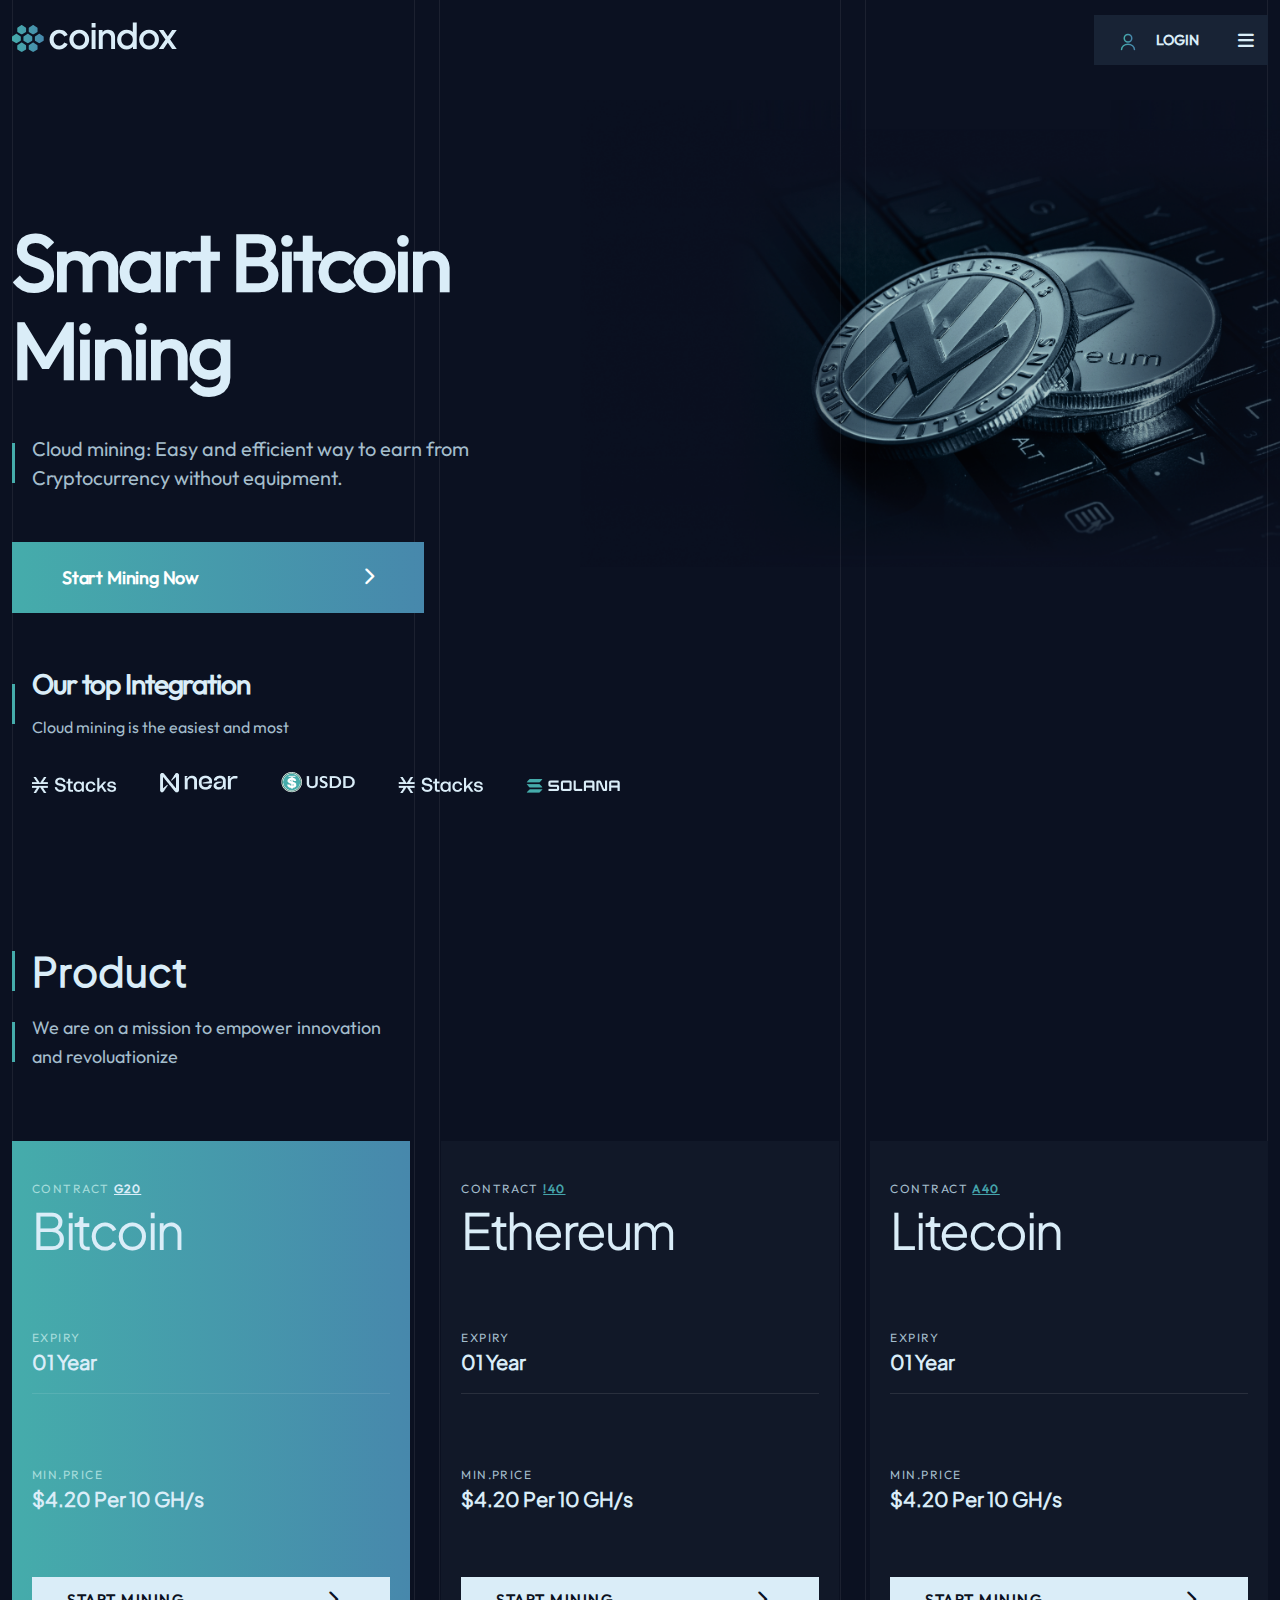
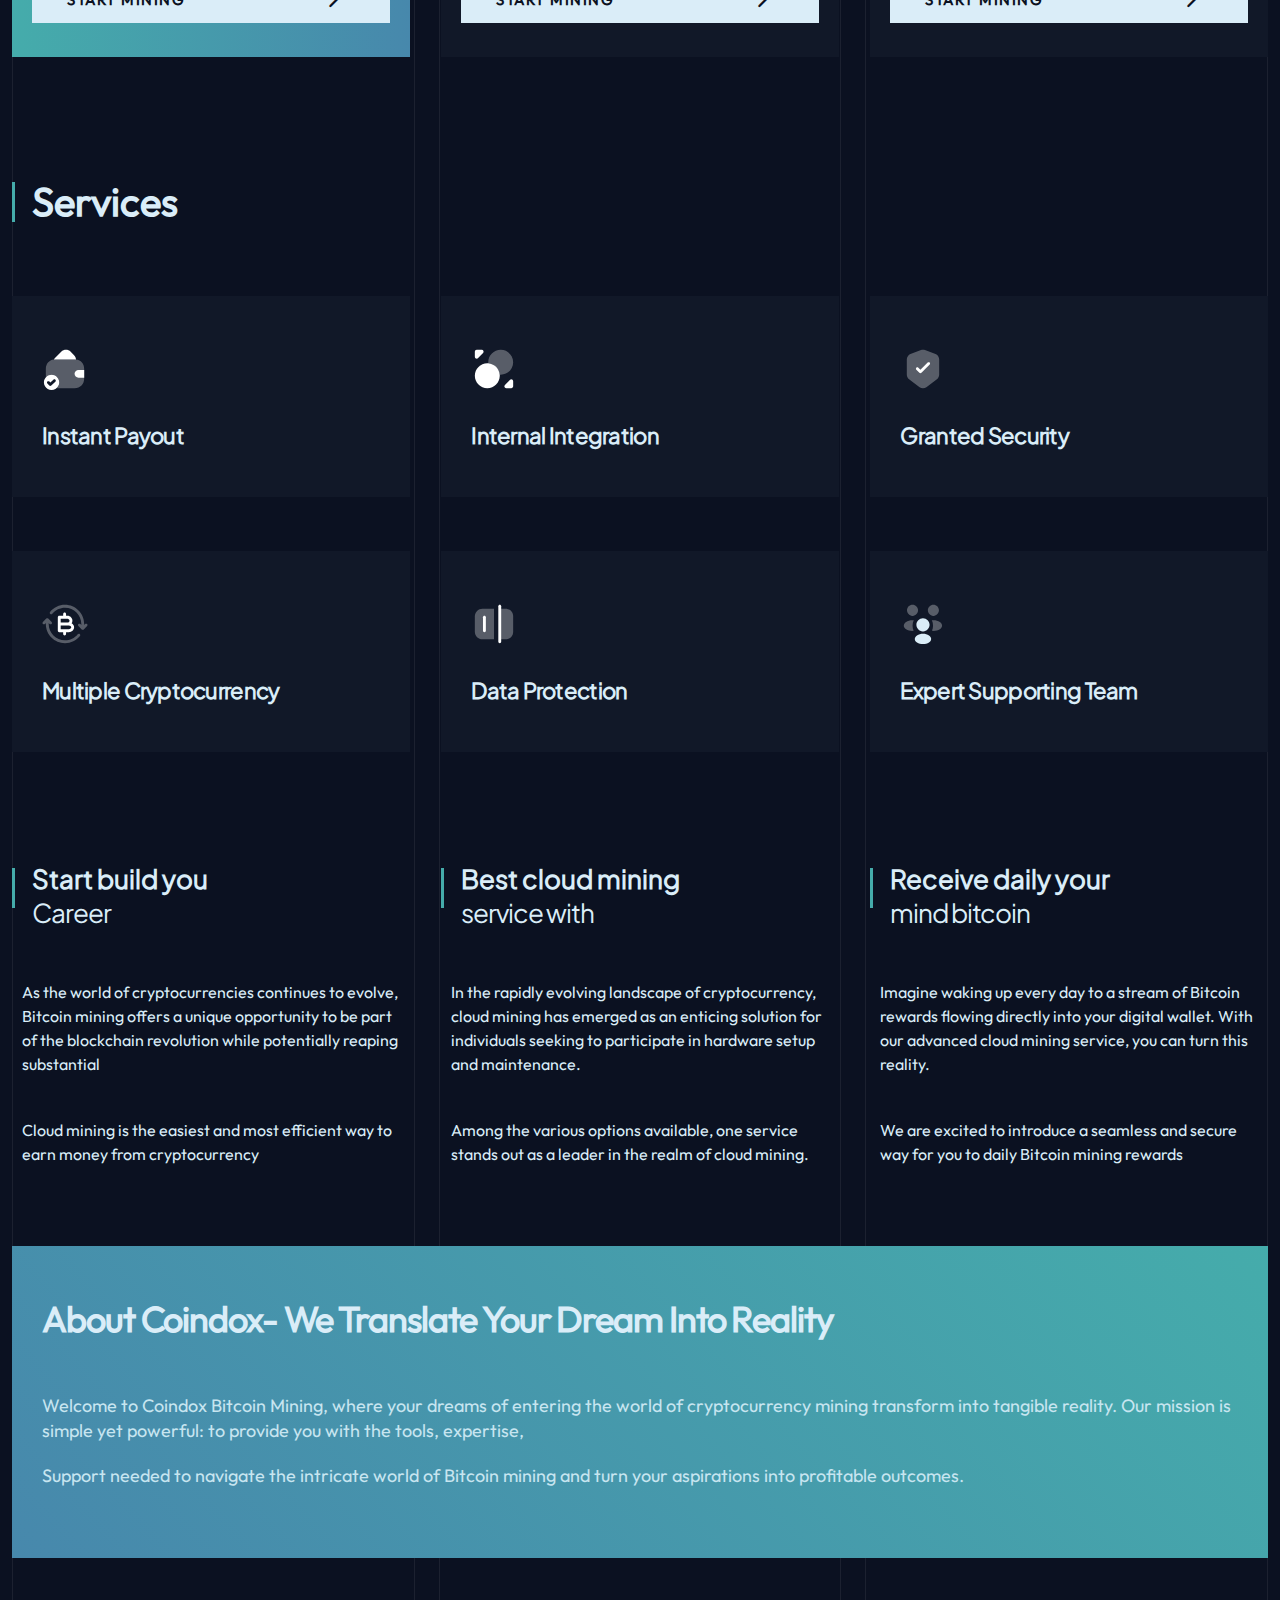
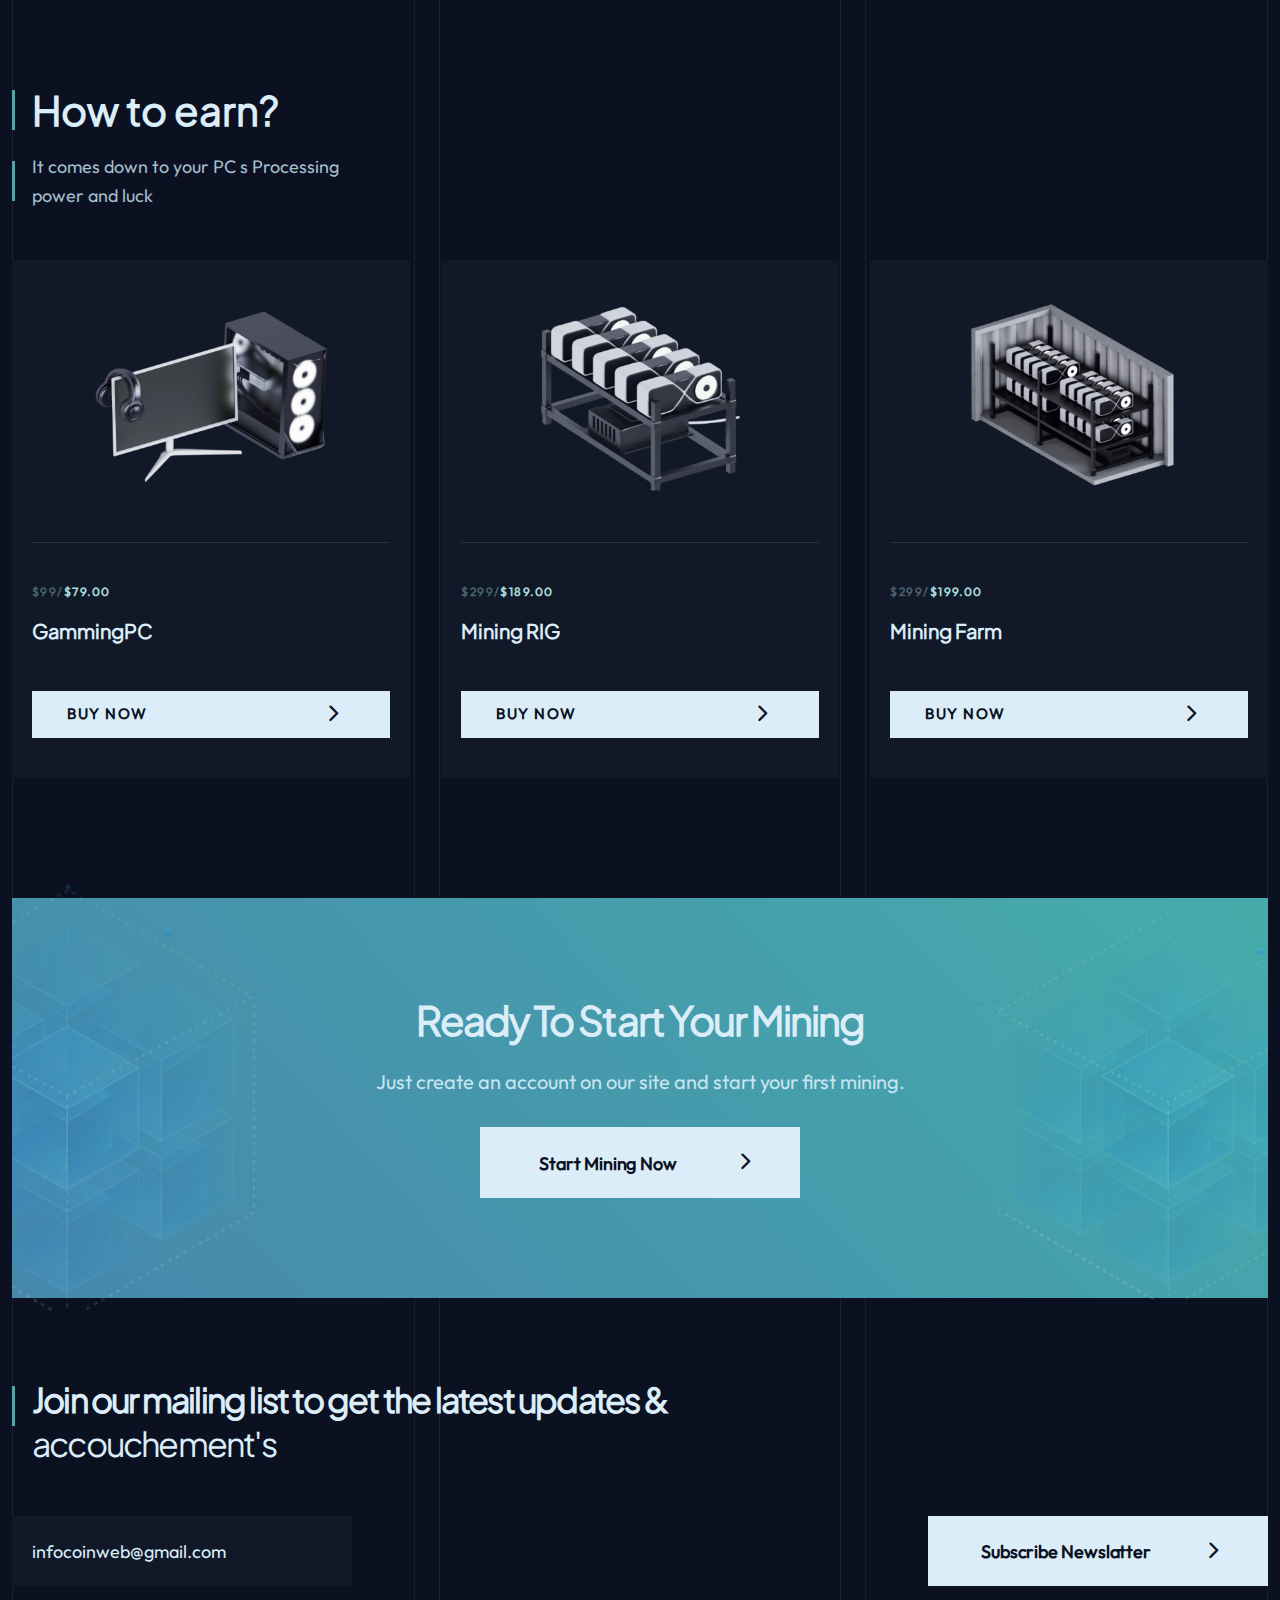
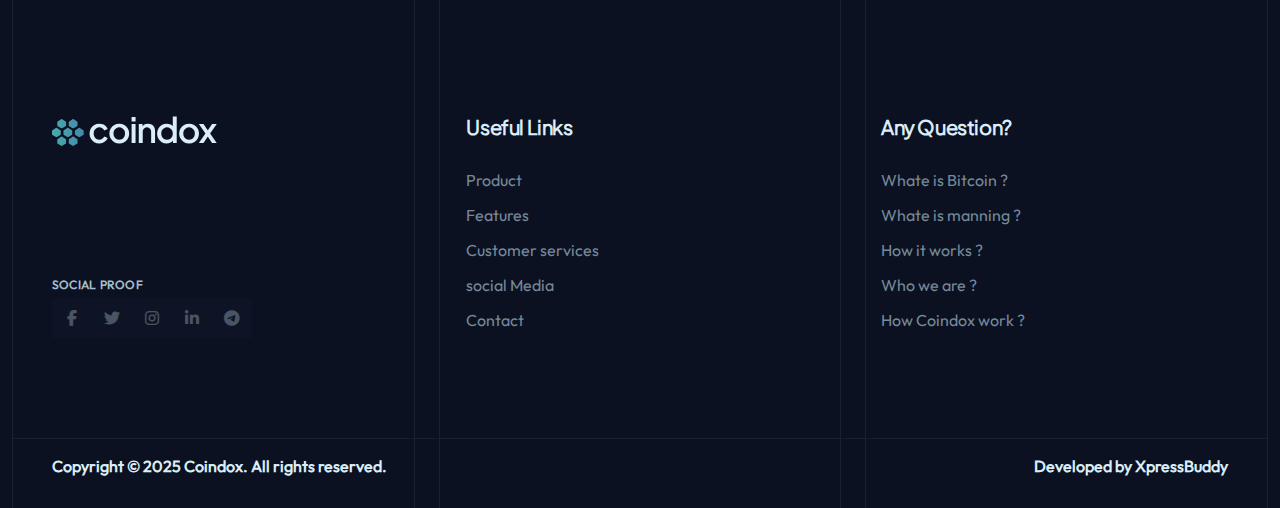
==== index.html @ c19ef524 "final-project-first-commit" ====
<!DOCTYPE html>
<html lang="en">
  <head>
    <meta charset="UTF-8" />
    <meta name="viewport" content="width=device-width, initial-scale=1.0" />
    <title>Coindox</title>
    <link rel="stylesheet" href="./media.css" />
    <link rel="stylesheet" href="./fonts.css" />
    <link rel="stylesheet" href="./fonts/all.min.css" />

    <link rel="stylesheet" href="./style.css" />
  </head>

  <body>
    <div class="line-wraper">
      <div class="col"></div>
      <div class="col"></div>
      <div class="col"></div>
    </div>
    <div class="centered-grid">
      <div class="body-wraper">
        <header>
          <div class="header-wraper">
            <div class="logo">
              <a href="#"
                ><img src="./assets/svg/logo-3.svg" alt="logo-icon"
              /></a>
            </div>

            <div class="login-menu">
              <a class="login" href="#">
                <img src="./assets/svg/user.svg" alt="" />
                LOGIN
              </a>
              <a class="menu" href="#"> <i class="fa-solid fa-bars"></i> </a>
            </div>
          </div>
        </header>

        <!-- <main> -->
        <section class="hero">
          <div class="hero-bitcoin">
            <div class="hero-bitcoin-text">
              <h1 class="title">
                <span class="smart-bitcoin">Smart Bitcoin</span>
                <br />
                <span>Mining</span>
              </h1>
              <p class="border-left">
                Cloud mining: Easy and efficient way to earn from
                <br />
                Cryptocurrency without equipment.
              </p>

              <a class="mining" href="#">
                Start Mining Now
                <i class="fa-solid fa-chevron-right"></i>
              </a>
            </div>
            <div>
              <div class="hero-img">
                <img src="./assets/img/hero_img.png" alt="" />
              </div>
            </div>
          </div>
        </section>
        <section class="brands">
          <div class="brands-container">
            <div class="brands">
              <div class="brands-1 border-left">
                <h3>Our top Integration</h3>

                <p>Cloud mining is the easiest and most</p>
              </div>
              <div class="brands-2">
                <a class="brands-item" href="#"
                  ><img src="/assets/img/brands/br_01.png" alt=""
                /></a>
                <a class="brands-item" href="#"
                  ><img src="/assets/img/brands/br_02.png" alt=""
                /></a>
                <a class="brands-item" href="#"
                  ><img src="/assets/img/brands/br_03.png" alt=""
                /></a>
                <a class="brands-item" href="#"
                  ><img src="/assets/img/brands/br_04.png" alt=""
                /></a>
                <a class="brands-item" href="#"
                  ><img src="/assets/img/brands/br_05.png" alt=""
                /></a>
              </div>
            </div>
          </div>
        </section>
        <section class="pricing">
          <div class="pricing-container">
            <div class="pricing-text">
              <h2 class="border-left">Product</h2>
              <p class="border-left">
                We are on a mission to empower innovation
                <br />
                and revoluationize
              </p>
            </div>
            <div class="pricing-cards">
              <div class="card">
                <div>
                  <span>CONTRACT <strong>G20</strong></span>
                  <h2>Bitcoin</h2>
                </div>
                <div class="year-border">
                  <span>EXPIRY</span>
                  <h4>01 Year</h4>
                </div>
                <div>
                  <span>MIN.PRICE</span>
                  <h4>$4.20 Per 10 GH/s</h4>
                </div>

                <a class="btn" href="#"
                  >START MINING <i class="fa-solid fa-chevron-right"></i>
                </a>
              </div>
              <div class="card">
                <div>
                  <span>CONTRACT <strong>!40</strong></span>
                  <h2>Ethereum</h2>
                </div>
                <div class="year-border">
                  <span>EXPIRY</span>
                  <h4>01 Year</h4>
                </div>
                <div>
                  <span>MIN.PRICE</span>
                  <h4>$4.20 Per 10 GH/s</h4>
                </div>

                <a class="btn" href="#"
                  >START MINING <i class="fa-solid fa-chevron-right"></i>
                </a>
              </div>
              <div class="card">
                <div>
                  <span>CONTRACT <strong>A40</strong></span>
                  <h2>Litecoin</h2>
                </div>
                <div class="year-border">
                  <span>EXPIRY</span>
                  <h4>01 Year</h4>
                </div>
                <div>
                  <span>MIN.PRICE</span>
                  <h4>$4.20 Per 10 GH/s</h4>
                </div>

                <a class="btn" href="#"
                  >START MINING <i class="fa-solid fa-chevron-right"></i
                ></a>
              </div>
            </div>
          </div>
        </section>

        <section class="services">
          <div class="services-container">
            <h2 class="border-left">Services</h2>
            <div class="services-cards">
              <div class="serve-card">
                <div><img src="./assets/img/services/srv_01.svg" alt="" /></div>
                <h3>Instant Payout</h3>
              </div>
              <div class="serve-card">
                <div><img src="./assets/img/services/srv_02.svg" alt="" /></div>

                <h3>Internal Integration</h3>
              </div>
              <div class="serve-card">
                <div><img src="./assets/img/services/srv_03.svg" alt="" /></div>

                <h3>Granted Security</h3>
              </div>
              <div class="serve-card">
                <div><img src="./assets/img/services/srv_04.svg" alt="" /></div>

                <h3>Multiple Cryptocurrency</h3>
              </div>
              <div class="serve-card">
                <div><img src="./assets/img/services/srv_05.svg" alt="" /></div>

                <h3>Data Protection</h3>
              </div>
              <div class="serve-card">
                <div><img src="./assets/img/services/srv_06.svg" alt="" /></div>

                <h3>Expert Supporting Team</h3>
              </div>
            </div>
          </div>
        </section>
        <section class="feature">
          <div class="feature-container">
            <div class="feature-blocks">
              <div class="block">
                <h3 class="border-left">
                  Start build you
                  <br />
                  <span>Career</span>
                </h3>
                <p>
                  As the world of cryptocurrencies continues to evolve, Bitcoin
                  mining offers a unique opportunity to be part of the
                  blockchain revolution while potentially reaping substantial
                </p>
                <p>
                  Cloud mining is the easiest and most efficient way to earn
                  money from cryptocurrency
                </p>
              </div>
              <div class="block">
                <h3 class="border-left">
                  Best cloud mining
                  <br />
                  <span>service with</span>
                </h3>
                <p>
                  In the rapidly evolving landscape of cryptocurrency, cloud
                  mining has emerged as an enticing solution for individuals
                  seeking to participate in hardware setup and maintenance.
                </p>
                <p>
                  Among the various options available, one service stands out as
                  a leader in the realm of cloud mining.
                </p>
              </div>
              <div class="block">
                <h3 class="border-left">
                  Receive daily your
                  <br />
                  <span>mind bitcoin</span>
                </h3>
                <p>
                  Imagine waking up every day to a stream of Bitcoin rewards
                  flowing directly into your digital wallet. With our advanced
                  cloud mining service, you can turn this reality.
                </p>
                <p>
                  We are excited to introduce a seamless and secure way for you
                  to daily Bitcoin mining rewards
                </p>
              </div>
            </div>
          </div>
        </section>

        <section class="about">
          <div class="about-container">
            <div class="about-text">
              <h3>About Coindox- We Translate Your Dream Into Reality</h3>
              <p>
                Welcome to Coindox Bitcoin Mining, where your dreams of entering
                the world of cryptocurrency mining transform into tangible
                reality. Our mission is simple yet powerful: to provide you with
                the tools, expertise,
              </p>
              <p>
                Support needed to navigate the intricate world of Bitcoin mining
                and turn your aspirations into profitable outcomes.
              </p>
            </div>
          </div>
        </section>
        <section class="products">
          <div class="products-container">
            <div class="products-text">
              <h2 class="border-left">How to earn?</h2>
              <p class="border-left">
                It comes down to your PC s Processing
                <br />
                power and luck
              </p>
            </div>
            <div class="products-zones">
              <div class="zone">
                <a class="pic-pc" href="#"
                  ><img src="./assets/img/products/prd_01.png" alt="" />
                </a>
                <div>
                  <h4>$99/<span>$79.00</span></h4>
                  <h3>GammingPC</h3>
                </div>
                <a class="btn" href="#"
                  >BUY NOW <i class="fa-solid fa-chevron-right"></i
                ></a>
              </div>
              <div class="zone">
                <a class="pic-pc" href="#"
                  ><img src="./assets/img/products/prd_02.png" alt="" />
                </a>
                <div>
                  <h4>$299/<span>$189.00</span></h4>
                  <h3>Mining RIG</h3>
                </div>
                <a class="btn" href="#"
                  >BUY NOW <i class="fa-solid fa-chevron-right"></i
                ></a>
              </div>
              <div class="zone">
                <a class="pic-pc" href="#"
                  ><img src="./assets/img/products/prd_03.png" alt="" />
                </a>
                <div>
                  <h4>$299/<span>$199.00</span></h4>
                  <h3>Mining Farm</h3>
                </div>
                <a class="btn" href="#"
                  >BUY NOW <i class="fa-solid fa-chevron-right"></i
                ></a>
              </div>
            </div>
          </div>
        </section>

        <section class="ready">
          <div class="ready-container">
            <div class="ready-text">
              <h2>Ready To Start Your Mining</h2>

              <p>
                Just create an account on our site and start your first mining.
              </p>
              <a class="btn" href="#"
                >Start Mining Now <i class="fa-solid fa-chevron-right"></i
              ></a>
              <div class="ready-img">
                <div class="cube1">
                  <img src="./assets/img/ready-cube/cta_bg1.png" alt="" />
                </div>
                <div class="cube2">
                  <img src="./assets/img/ready-cube/cta_bg2.png" alt="" />
                </div>
              </div>
            </div>
          </div>
        </section>
        <section class="newslatter">
          <div class="newslatter-container">
            <h2 class="border-left">
              Join our mailing list to get the latest updates &
              <br />
              <span>accouchement's</span>
            </h2>
            <form action="" method="post">
              <input type="text" placeholder="infocoinweb@gmail.com" id="" />

              <button class="btn">
                Subscribe Newslatter
                <i class="fa-solid fa-chevron-right"></i>
              </button>
            </form>
          </div>
        </section>

        <footer>
          <div class="footer-container">
            <div class="footer-text">
              <div class="social">
                <div class="logo">
                  <a href="#"
                    ><img src="./assets/svg/logo-3.svg" alt="logo-icon"
                  /></a>
                </div>
                <div class="social-proof">
                  <span>SOCIAL PROOF</span>

                  <ul class="media-list">
                    <li>
                      <a href="/"><i class="fab fa-facebook-f"></i></a>
                    </li>
                    <li>
                      <a href="/"><i class="fab fa-twitter"></i></a>
                    </li>
                    <li>
                      <a href="/"><i class="fab fa-instagram"></i></a>
                    </li>
                    <li>
                      <a href="/"><i class="fab fa-linkedin-in"></i></a>
                    </li>
                    <li>
                      <a href="/"><i class="fab fa-telegram-plane"></i></a>
                    </li>
                  </ul>
                </div>
              </div>
              <div class="links">
                <h3>Useful Links</h3>
                <ul>
                  <li><a href="/">Product</a></li>
                  <li><a href="/">Features</a></li>
                  <li><a href="/">Customer services</a></li>
                  <li><a href="/">social Media</a></li>
                  <li><a href="/">Contact</a></li>
                </ul>
              </div>
              <div class="links">
                <h3>Any Question?</h3>
                <ul>
                  <li><a href="/">Whate is Bitcoin ?</a></li>
                  <li><a href="/">Whate is manning ?</a></li>
                  <li><a href="/">How it works ?</a></li>
                  <li><a href="/">Who we are ?</a></li>
                  <li><a href="/">How Coindox work ?</a></li>
                </ul>
              </div>
              </div>
            </div>

            <div class="copy-rights">
              <div>Copyright © 2025 Coindox. All rights reserved.</div>
              <div>Developed  by XpressBuddy</div>


            </div>
          </div>
        </footer>

        <!-- </main> -->
      </div>
    </div>
  </body>
</html>
---- media.css ----
@media (max-width: 991px) {
  .login-menu {
    display: none;
  }
}
@media (min-width: 768px) {
  .body-wraper {
    /*  grid-template-columns: 1fr minmax(0, 364px) minmax(0, 364px) 1fr; */
    grid-template-columns: 1fr minmax(0, 936px) 1fr;

    section.hero,
    section.brands,
    section.pricing,
    section.services,
    section.feature,
    section.about,
    section.products,
    section.ready,
    section.ready,
    section.newslatter,
    footer {
      grid-column: 2 / 3;
    }
    .pricing-cards,
    .services-cards,
    .feature-blocks,
    .products-zones,
    form {
      display: flex;
      flex-flow: row wrap;
      justify-content: center;
      gap: 1.5rem;
    }
    .pricing-cards div.card,
    .serve-card,
    .block,
    .zone,
    div.newslatter-container > form > input,
    div.newslatter-container > form > button,
    .social,
    .links {
      max-width: 330px;
      width: 50%;
      /* flex: 0 0 auto; */
    }

    .hero-img {
      top: 131px;
      max-width: 650px;
      right: -100px;
    }

    section.hero {
      align-items: center;
    }
  }
}

@media (min-width: 992px) {
  .body-wraper {
    /*  grid-template-columns: 1fr minmax(0, 364px) minmax(0, 364px) 1fr; */
    grid-template-columns: 1fr minmax(0, 1294px) 1fr;

    .pricing-cards,
    .services-cards,
    .feature-blocks,
    .products-zones,
    form {
      display: flex;
      flex-flow: row wrap;
      justify-content: space-between;
    }

    .pricing-cards div.card,
    .serve-card,
    .block,
    .zone,
    div.newslatter-container > form > input,
    div.newslatter-container > form > button,
    .social,
    .links {
      max-width: 409px;
      width: 31.65%;
      flex: 0 0 auto;
    }
    .hero-img {
      top: 100px;
      max-width: 800px;
    }
  }
}

@media (max-width: 992px) {
  .line-wraper {
    display: none;
  }

  a.login {
    display: none;
  }
}
/* @media (max-width: 1024px) {
  .body-wraper {
    grid-template-columns: repeat(auto-fit, minmax(325px, 1fr));
  }
} */
---- fonts.css ----
@font-face {
  font-family: "Outfit";
  src: url(./fonts/Outfit-VariableFont_wght.ttf);
  font-family: "Outfit";
  font-weight: 400;
}
@font-face {
  font-family: "PlusJakartaSans";
  src: url(./fonts/PlusJakartaSans-VariableFont_wght.ttf);
  font-family: "PlusJakartaSans";
  font-weight: 400;
}
---- style.css ----
* {
  box-sizing: border-box;
  margin: 0;
  padding: 0;
}

:root {
  --font-body: "Outfit", sans-serif;
  --primary-color: #daedf8;
  --p-color: #a4bdcc;
  --bg-color: #0b1121;
  --bg-color2: #0b0b29;
  --text-color: #262932;
  --text-color2: #212529;
  --gradient-color-from: #45acab;
  --gradient-color-to: #4788ac;

  --footer-gray: #768999;

  --bg-linear-gradient: linear-gradient(90deg, #45acab, #4788ac);
  --bg-linear-gradient2: linear-gradient(227deg, #45acab, #4788ac);
}
a:-webkit-any-link {
  text-decoration: none;
  color: var(--primary-color);
}

body {
  margin: 0;
  padding: 0;
  font-family: var(--font-body);
  font-size: 1rem;
  font-weight: 400;
  line-height: 1.5;
  color: var(--primary-color);
  background-color: #0b1121;
  position: relative;
}

.centered-grid {
  display: grid;
  grid-template-columns: minmax(12px, 1fr) minmax(0, 1294px) minmax(12px, 1fr);
  /*  grid-template-columns: minmax(12px, 1fr) minmax(0, 1312px) minmax(12px, 1fr); */
  height: 100%;
  position: relative;
}
.line-wraper {
  width: min(calc(100% - 1.5rem), 1294px);

  display: flex;
  justify-content: space-between;
  /* flex-flow: row wrap; 
    justify-content: center;
  align-items: center; */
  gap: 1.5rem;
  position: absolute;
  top: 0;
  bottom: 0;
  left: 50%;
  transform: translate(-50%);
  z-index: -1;
}

.col {
  border-left: 1px solid rgba(255, 255, 255, 0.07);
  border-right: 1px solid rgba(255, 255, 255, 0.07);
  height: 100%;
  position: relative;
  width: 33.333%;
}
.body-wraper {
  grid-column: 2 / 3;
  display: grid;
  grid-template-columns: 1fr minmax(0, 516px) 1fr;
  /*  grid-template-columns: repeat(3, minmax(325px, 1fr));
  grid-template-rows: repeat(auto-fit, minmax(100px, 1fr)); */
  grid-auto-flow: row;
  /* gap: 1.5rem; */
  /*  position: relative; */
}

@media (min-width: 768px) {
  .body-wraper {
    /*  grid-template-columns: 1fr minmax(0, 364px) minmax(0, 364px) 1fr; */
    grid-template-columns: 1fr minmax(0, 936px) 1fr;

    section.hero,
    section.brands,
    section.pricing,
    section.services,
    section.feature,
    section.about,
    section.products,
    section.ready,
    section.ready,
    section.newslatter,
    footer {
      grid-column: 2 / 3;
    }
    .pricing-cards,
    .services-cards,
    .feature-blocks,
    .products-zones,
    form {
      display: flex;
      flex-flow: row wrap;
      justify-content: center;
      gap: 1.5rem;
    }
    .pricing-cards div.card,
    .serve-card,
    .block,
    .zone,
    .social,
    .links {
      max-width: 330px;
      width: 50%;
      /* flex: 0 0 auto; */
    }

    .hero-img {
      top: 130px;
      max-width: 550px;
      right: -100px;
    }

    section.hero {
      align-items: center;
    }
    div.newslatter-container > form > input,
    div.newslatter-container > form > button {
      position: relative;
      max-width: 340px;
      margin-top: 0;
    }
  }
}

@media (min-width: 992px) {
  .body-wraper {
    /*  grid-template-columns: 1fr minmax(0, 364px) minmax(0, 364px) 1fr; */
    grid-template-columns: 1fr minmax(0, 1294px) 1fr;

    .pricing-cards,
    .services-cards,
    .feature-blocks,
    .products-zones,
    form {
      display: flex;
      flex-flow: row wrap;
      justify-content: space-between;
    }

    .pricing-cards div.card,
    .serve-card,
    .block,
    .zone,
    .social,
    .links {
      /* width: clamp(31.65%, 31.65%, 32.4%); */
      width: 31.65%;
      max-width: 33%;
      flex: 0 0 auto;
    }
    .hero-img {
      top: 130px;
      max-width: 600px;
      right: -100px;
    }

    .hero-bitcoin .hero-bitcoin-text {
      transform: translateY(30px);
      transition: 5s ease;
    }
    .hero-bitcoin-text h1.title {
      font-size: 80px;
      transition: 5s ease;
    }
    div.newslatter-container > form > input {
      width: 66%;
      position: relative;
    }
    div.newslatter-container > form > button {
      width: 31.65%;
    }
  }
}

@media (min-width: 1100px) {
  .body-wraper {
    .hero-img {
      top: 100px;
      max-width: 800px;
    }
  }
}

@media (max-width: 992px) {
  .line-wraper {
    display: none;
  }

  a.login {
    display: none;
  }
}

/* @media (max-width: 1024px) {
  .body-wraper {
    grid-template-columns: repeat(auto-fit, minmax(325px, 1fr));
  }
} */
header {
  grid-column: 2 / 3;
  /*  position: absolute; */
  top: 15px;
  right: 0;
  left: 0;
}

.header-wraper {
  height: 80px;
  display: flex;
  justify-content: space-between;
  align-items: center;
  padding: 15px 0;
}

.login-menu {
  display: flex;
  flex-flow: row wrap;
  align-items: center;
  height: 50px;
  background-color: #182335;

  a.login {
    font-size: 14px;
    font-weight: 600;
    color: var(--primary-color);
    font-size: 0.9rem;
    padding: 15px 25px;
    text-decoration: none;
    img {
      margin-right: 16px;
      vertical-align: middle;
    }
  }
  a.menu {
    .fa-bars {
      font-size: 18px;
      font-weight: 600;
      color: var(--primary-color);
    }
    padding: 14px;
  }
}

/* Here main section start- 
---HERO--- */

section.hero {
  grid-column: 2 / 3;
  display: flex;
  /* align-items: center; */
  min-height: 575px;
}

.hero-bitcoin {
  padding-top: 35px;
}
.hero-bitcoin-text {
  h1.title {
    color: var(--h1-color);
    font-size: 50px;
    line-height: 1.1;
    margin-bottom: 40px;
    letter-spacing: -3.06px;
  }

  a.mining {
    display: inline-block;
    color: white;
    font-size: 18px;
    font-weight: 700;
    text-transform: capitalize;
    letter-spacing: -0.18px;
    max-width: 412px;
    width: 100%;
    padding: 22px 50px;
    background: linear-gradient(90deg, #45acab, #4788ac);
    position: relative;
  }
}
.border-left {
  font-size: 20px;
  line-height: 29px;
  color: var(--p-color);
  padding-left: 20px;
  margin-bottom: 50px;
  position: relative;

  &::before {
    position: absolute;
    left: 0;
    top: 50%;
    transform: translateY(-50%);
    width: 3px;
    height: 40px;
    content: "";
    background-color: #45acab;
  }
}
h2.border-left,
h3.border-left {
  color: var(--primary-color);
}
.fa-chevron-right {
  position: absolute;
  top: 50%;
  right: 50px;
  transform: translateY(-50%);
  font-size: 18px;
  line-height: 18px;
  display: block;
}

.hero-img {
  position: absolute;
  top: 92px;
  right: 0;
  max-width: 450px;
  z-index: -2;
  opacity: 0.8;
  img {
    width: 100%;
    height: auto;
  }
}

/* Here Brands section start- 
---BRANDS--- */

section.brands {
  grid-column: 2/ 3;
  padding-top: 10px;

  .brands {
    display: flex;
    flex-direction: column;
    justify-content: center;
    align-items: start;
  }
}
.brands-1 {
  margin-bottom: 0;
  h3 {
    color: var(--primary-color);
    font-size: 28px;
    line-height: 38px;
    letter-spacing: -1.12px;
    margin-bottom: 10px;
  }
  p {
    font-size: 1rem;
  }
}
.brands-2 {
  .brands-item {
    margin-top: 30px;
    -webkit-transition: 0.3s;
    -o-transition: 0.3s;
    transition: 0.3s;
    display: inline-block;
    padding: 0 20px;
  }
}

/* Here pricing section start- 
---pricing--- */

section.pricing {
  grid-column: 2/ 3;
  padding-top: 150px;
}

.pricing-container {
  .pricing-text {
    /* display: flex;
    flex-direction: column;
    justify-content: center;
    align-items: start; */
    margin-bottom: 40px;

    h2 {
      font-size: 40px;
      line-height: 44px;
      margin-bottom: 20px;
      font-family: "PlusJakartaSans";
    }
    p {
      font-size: 18px;
      margin-bottom: 20px;
    }
  }
}

/* Pricing Cards- --- CARDS---*/

.pricing-cards {
  /* display: flex; 
   flex-direction: column;
  justify-content: center;
  align-items: start; */

  .card {
    height: 516px;
    display: flex;
    flex-direction: column;
    align-items: start;
    justify-content: space-around;
    padding: 0px 20px;
    margin-top: 30px;
    background-color: #111828;

    &:nth-child(1) {
      background: linear-gradient(90deg, #45acab, #4788ac);
      span {
        color: #a7dddc;
      }
      strong {
        color: var(--primary-color);
      }
    }
  }

  .year-border {
    border-bottom: 1px solid rgba(255, 255, 255, 0.1);
    width: 100%;
    padding-bottom: 20px;
  }

  h2 {
    font-family: "PlusJakartaSans";
    font-size: 50px;
    font-weight: 300;
    letter-spacing: -2.4px;
    line-height: 55px;
  }
  h4 {
    font-family: PlusJakartaSans;
    font-size: 20px;
    font-weight: 700;
    line-height: 22px;
  }
  span {
    color: var(--p-color);
    font-size: 12px;
    letter-spacing: 1.44px;
    line-height: 26px;
    strong {
      color: #45a3ab;
      text-decoration: underline;
    }
  }
}
a.btn,
button.btn {
  width: 100%;
  background-color: #daedf8;
  display: inline-block;
  padding: 12px 100px 12px 35px;
  font-size: 15px;
  font-weight: 700;
  color: #0b1121;
  letter-spacing: 1.5px;
  position: relative;
}
a,
.fa-chevron-right {
  transition: 0s ease;
}
a:hover .fa-chevron-right {
  transform: translate3d(10px, -10px, 0) rotateY(15deg);
}
/* Here Services section start- 
---SERVICES--- */

section.services {
  grid-column: 2/ 3;
  padding-top: 130px;
  padding-bottom: 80px;
}

.services-container {
  h2 {
    font-size: 40px;
  }
}

.serve-card {
  padding: 50px 30px;
  margin-top: 30px;
  background-color: #111828;
  position: relative;
  z-index: 1;

  div {
    margin-bottom: 25px;
  }
  h3 {
    font-size: 22px;
    font-family: "PlusJakartaSans";
    letter-spacing: -0.72px;
    line-height: 1.1;
  }

  &:before {
    background: var(--bg-linear-gradient);
    opacity: 0;
    position: absolute;
    top: 0;
    left: 0;
    width: 100%;
    height: 100%;
    content: "";
    z-index: -1;
    transition: 0.3s;
  }
}

.serve-card:hover:before {
  opacity: 1;
  transform: scale(1);
}

/* Here Feature section start- 
---FEATURE--- */
section.feature {
  grid-column: 2/ 3;
  padding-bottom: 80px;
}

div.block {
  margin-top: 30px;
  p {
    padding: 0 10px;
  }
  p:nth-child(2) {
    margin-bottom: 42px;
  }

  h3 {
    font-family: "PlusJakartaSans";
    font-size: 26px;
    line-height: 34px;

    span {
      font-weight: 300;
      letter-spacing: -1px;
    }

    &:before {
      top: 26px;
    }
  }
}

/* Here About section start- 
---ABOUT--- */

section.about {
  grid-column: 2 / 3;
}
div.about-text {
  padding: 50px 30px;
  background: var(--bg-linear-gradient2);

  h3 {
    font-size: 36px;
    line-height: 1.3;
    letter-spacing: -1.08px;
    margin-bottom: 50px;
  }
  p {
    font-size: 18px;
    line-height: 25px;
    color: #c7e5f0;
    margin-bottom: 20px;
  }
}

/* Here Products section start- 
---PRODUCTS--- */

section.products {
  grid-column: 2 / 3;
  padding-top: 130px;
  padding-bottom: 80px;
}

.products-container {
  margin-bottom: 40px;
  h2 {
    font-size: 40px;
    line-height: 44px;
    margin-bottom: 20px;
    font-family: "PlusJakartaSans";
  }
  p {
    font-size: 18px;
    margin-bottom: 20px;
  }
}

div.zone {
  padding: 40px 20px;
  margin-top: 30px;
  background-color: #111828;

  .pic-pc {
    display: flex;
    justify-content: center;
    align-items: center;
    padding-bottom: 45px;

    img {
      max-height: 197px;
      transition: 0.3s;
    }
  }
  & > div:nth-child(2) {
    padding-top: 40px;
    margin-bottom: 45px;
    border-top: 1px solid rgba(255, 255, 255, 0.1);
    h4 {
      font-size: 12px;
      font-weight: 600;
      color: #a7dddc61;
      letter-spacing: 1.44px;
      margin-bottom: 15px;
      span {
        color: #a7dddc;
      }
    }
    h3 {
      font-family: "PlusJakartaSans";
      font-size: 20px;
    }
  }
}

/* Here Ready section start- 
---READY--- */

section.ready {
  grid-column: 2 / 3;
  padding-bottom: 80px;
}

.ready-container {
  .ready-text {
    padding: 100px 20px;
    background-image: linear-gradient(227deg, #45acab, #4788ac);
    text-align: center;
    position: relative;
    z-index: 1;

    h2 {
      font-family: "PlusJakartaSans";
      font-size: 40px;
      margin-bottom: 25px;
      line-height: 1.1;
      letter-spacing: -1.8px;
    }
    p {
      font-size: 20px;
      color: #c7e5f0;
      margin-bottom: 30px;
    }
    a.btn {
      width: 320px;
      padding: 23px 114px 21px 50px;
      font-size: 18px;
      letter-spacing: -0.18px;
    }
  }

  .ready-img {
    .cube1,
    .cube2 {
      position: absolute;
      top: 50%;
      transform: translateY(-50%);
      z-index: -1;
    }

    .cube1 {
      left: 0;
    }
    .cube2 {
      right: 0;
    }
  }
}

/* Here Newsletter section start- 
---Newsletter--- */

section.newslatter {
  grid-column: 2 / 3;
}

.newslatter-container {
  h2 {
    font-size: 34px;
    font-family: "PlusJakartaSans";
    line-height: 1.3;
    letter-spacing: -1.8px;

    span {
      font-weight: 300;
    }
    &::before {
      top: 28px;
    }
  }
  form {
    position: relative;

    input {
      all: unset;
      box-sizing: border-box;
      display: block;
      height: 70px;
      width: 100%;
      color: var(--primary-color);

      background-color: #111828;
      padding: 20px;
      font-size: 18px;
    }
    input::placeholder {
      color: var(--primary-color);
    }
    button {
      font-family: "outfit";
      height: 70px;
      font-size: 18px;
      font-weight: 700;
      padding: 23px 114px 21px 50px;
      margin-top: 10px;
      border: none;
      letter-spacing: -0.18px;
      line-height: 26px;
      appearance: button;
    }
  }
}
/* Here FOOTER section start- 
---FOTTER--- */

footer {
  grid-column: 2 / 3;
  padding-top: 100px;
}

.footer-text {
  padding-bottom: 100px;
  display: flex;
  flex-flow: row wrap;

  .social {
    width: 100%;
    padding-left: 40px;
    margin-top: 30px;
  }
  .social-proof {
    margin-top: 110px;
    span {
      display: inline-block;
      margin-top: 10px;
      color: #a4bdcc;
      font-size: 12px;
      font-weight: 600;
      line-height: 26px;
      letter-spacing: 0.24px;
    }

    .media-list {
      display: flex;
      flex-flow: row wrap;
      justify-content: start;
      align-items: center;
      li {
        list-style: none;
        display: inline-block;
      }

      li a {
        display: flex;
        justify-content: center;
        align-items: center;
        height: 40px;
        width: 40px;
        background-color: #151d2f;
        color: #daedf8;
        opacity: 0.3;

        &:hover {
          opacity: 1;
        }
      }
    }
  }

  .links {
    width: 100%;
    margin-top: 30px;
    padding-left: 40px;
    h3 {
      font-family: "PlusJakartaSans";
      margin-bottom: 30px;
      font-size: 20px;
      letter-spacing: -0.4px;
      line-height: 1.1;
    }
    ul {
      list-style: none;

      li:not(:last-child) {
        margin-bottom: 11px;
      }
      a {
        position: relative;
        color: var(--footer-gray);
        transition: 0.3s ease;
      }
      a:hover {
        color: var(--primary-color);
        padding-left: 19px;
        transition: 0.3s ease;
        &:before {
          opacity: 1;
          transform: translateY(-50%) scale(1);
          transition-delay: 0.1s;
        }
      }
      a:before {
        content: "";
        position: absolute;
        width: 9px;
        height: 9px;
        top: 50%;
        left: 0;
        border-radius: 50%;
        background: var(--bg-linear-gradient2);
        opacity: 0;
        transform: translateY(-50%) scale(0.4);
        transition: 0.3s ease;
      }
    }
  }
}

.copy-rights {
  display: flex;
  flex-flow: row wrap;
  justify-content: space-between;
  align-items: center;
  padding: 15px 40px 30px 40px;
  border-top: 1px solid #1a1f2e;
  font-weight: 600;
}
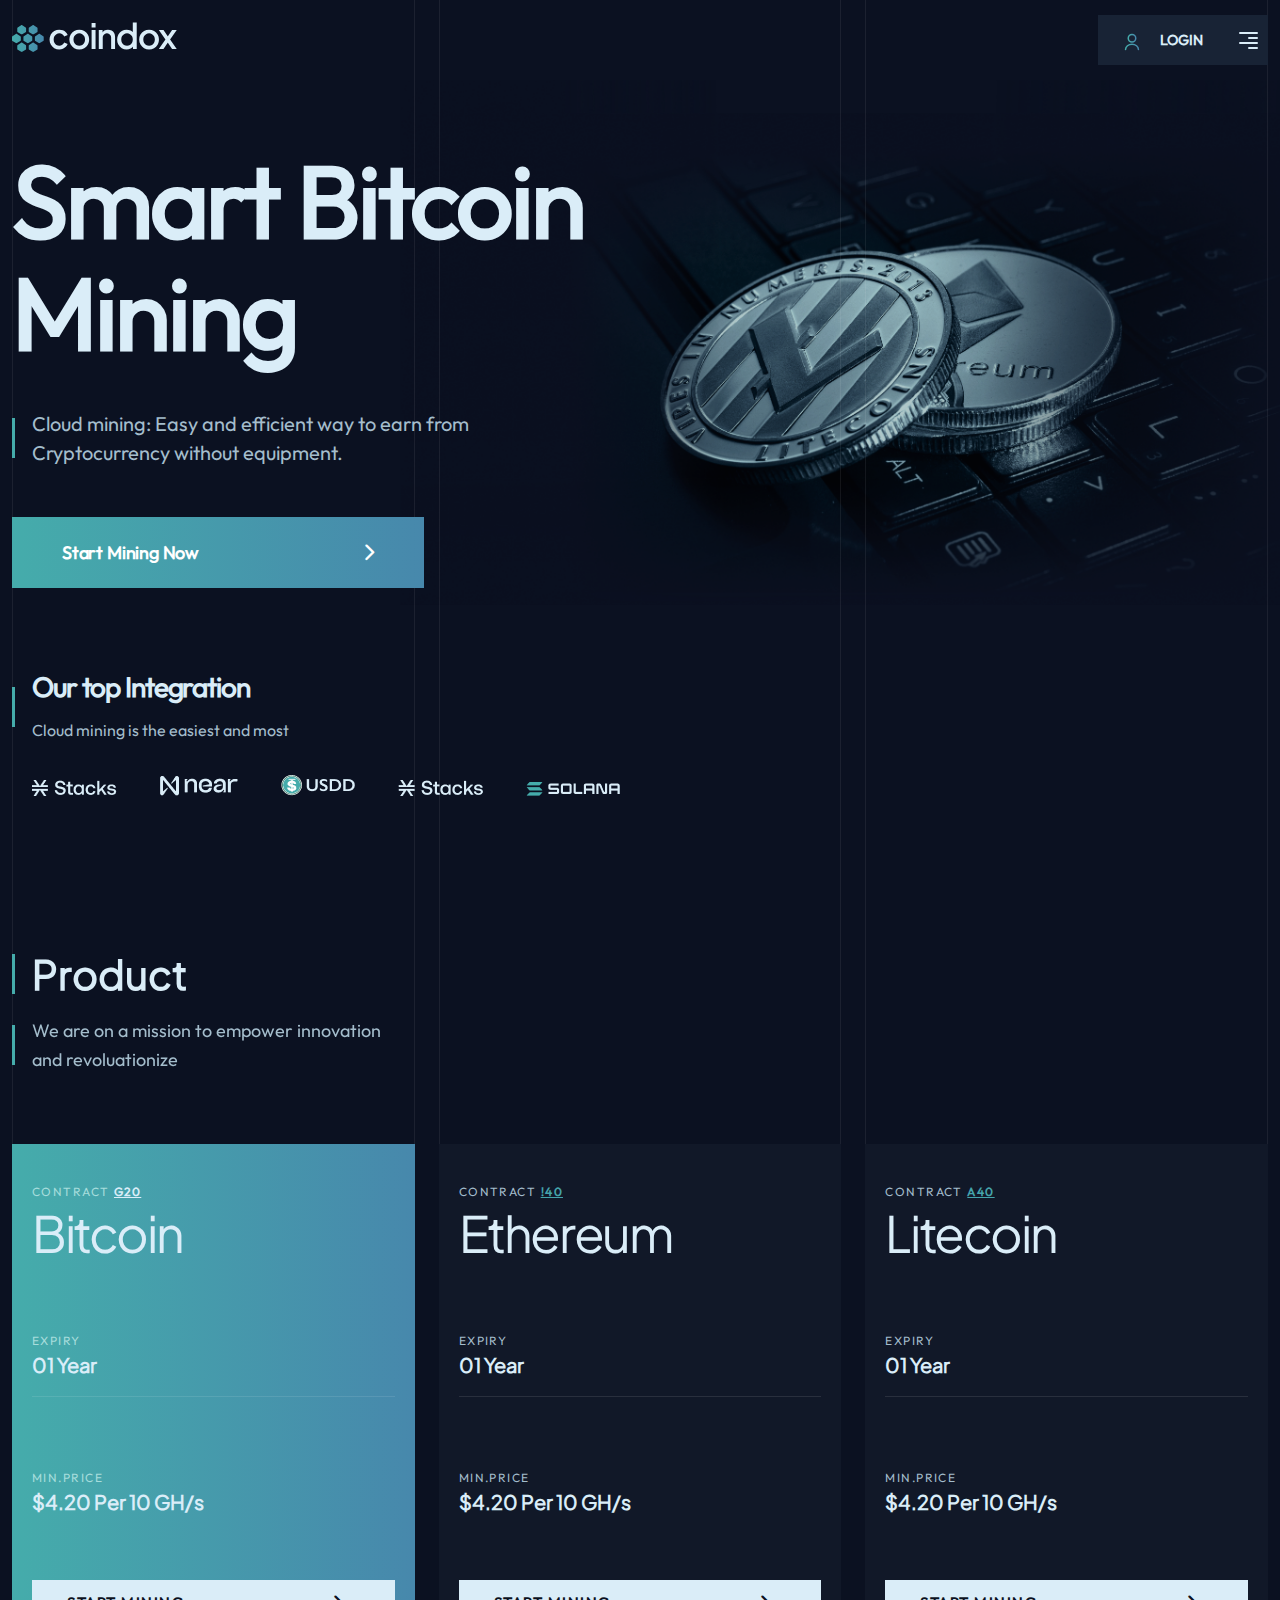
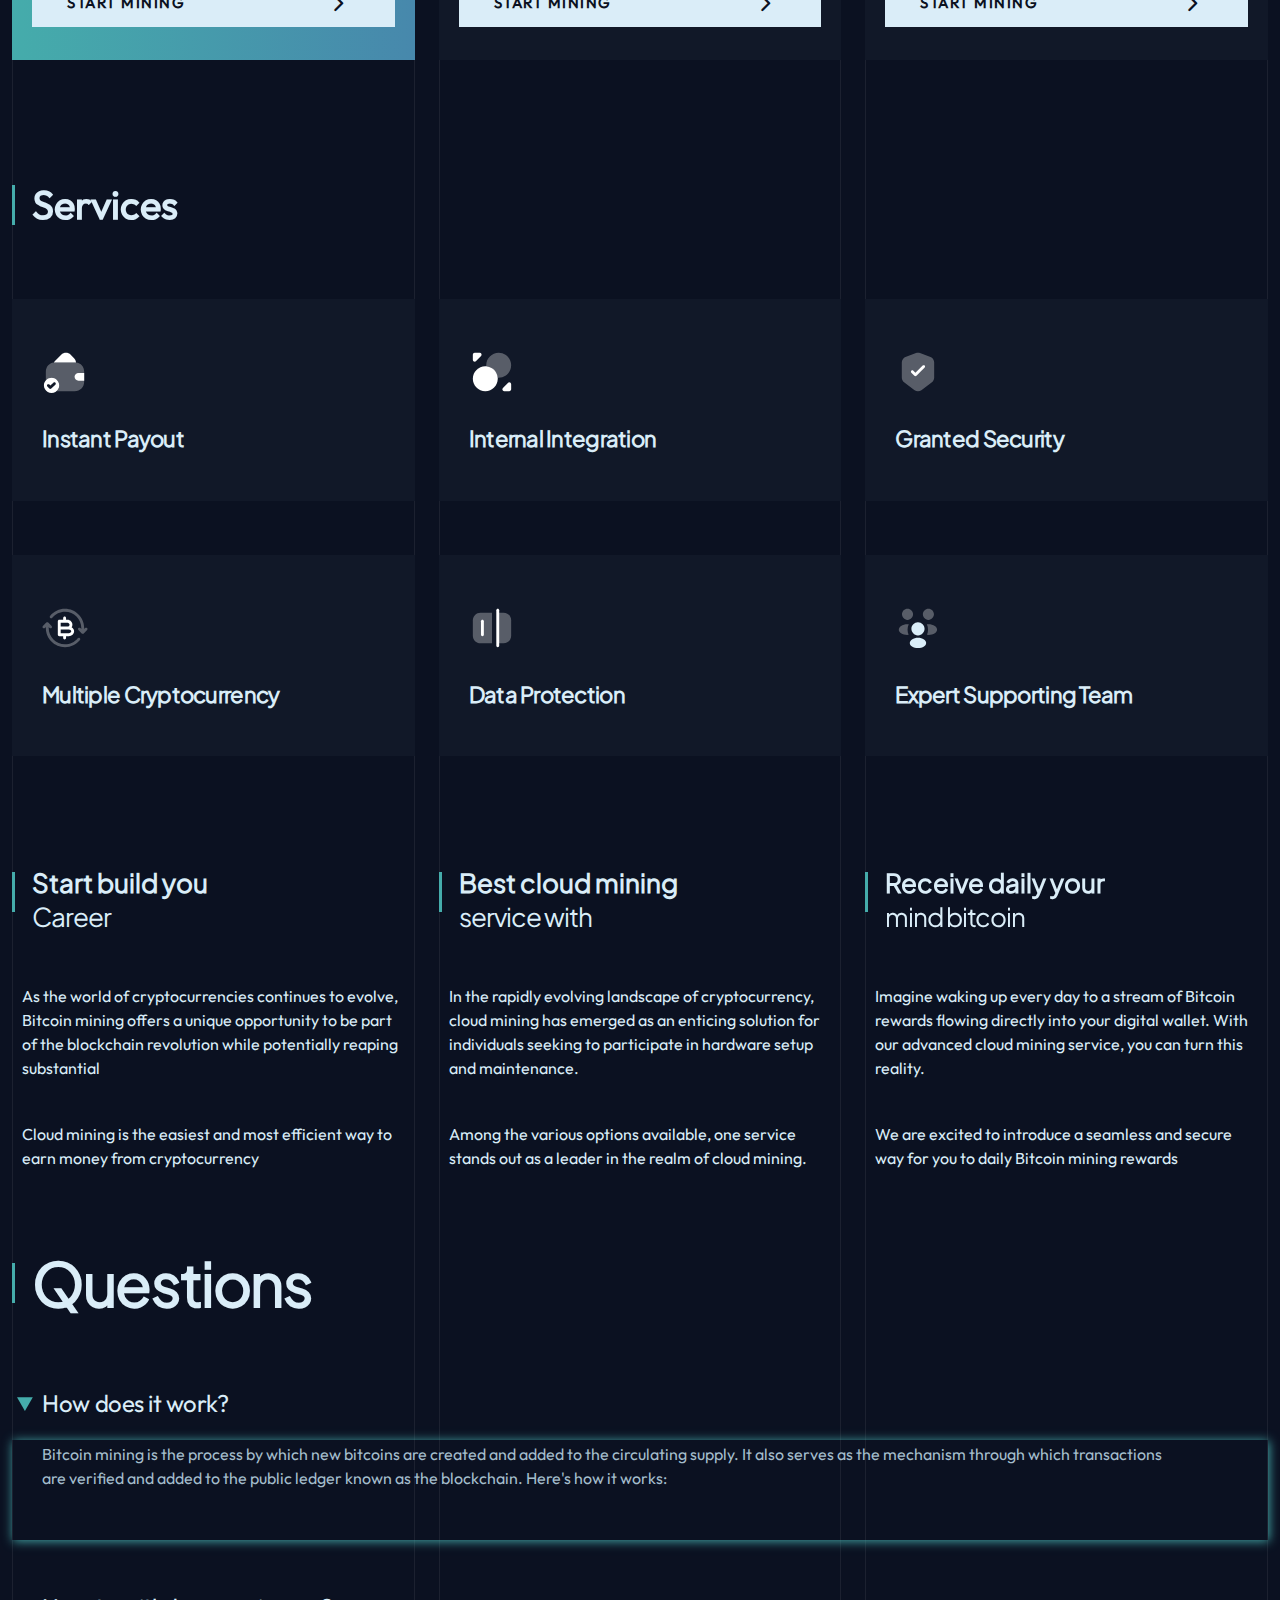
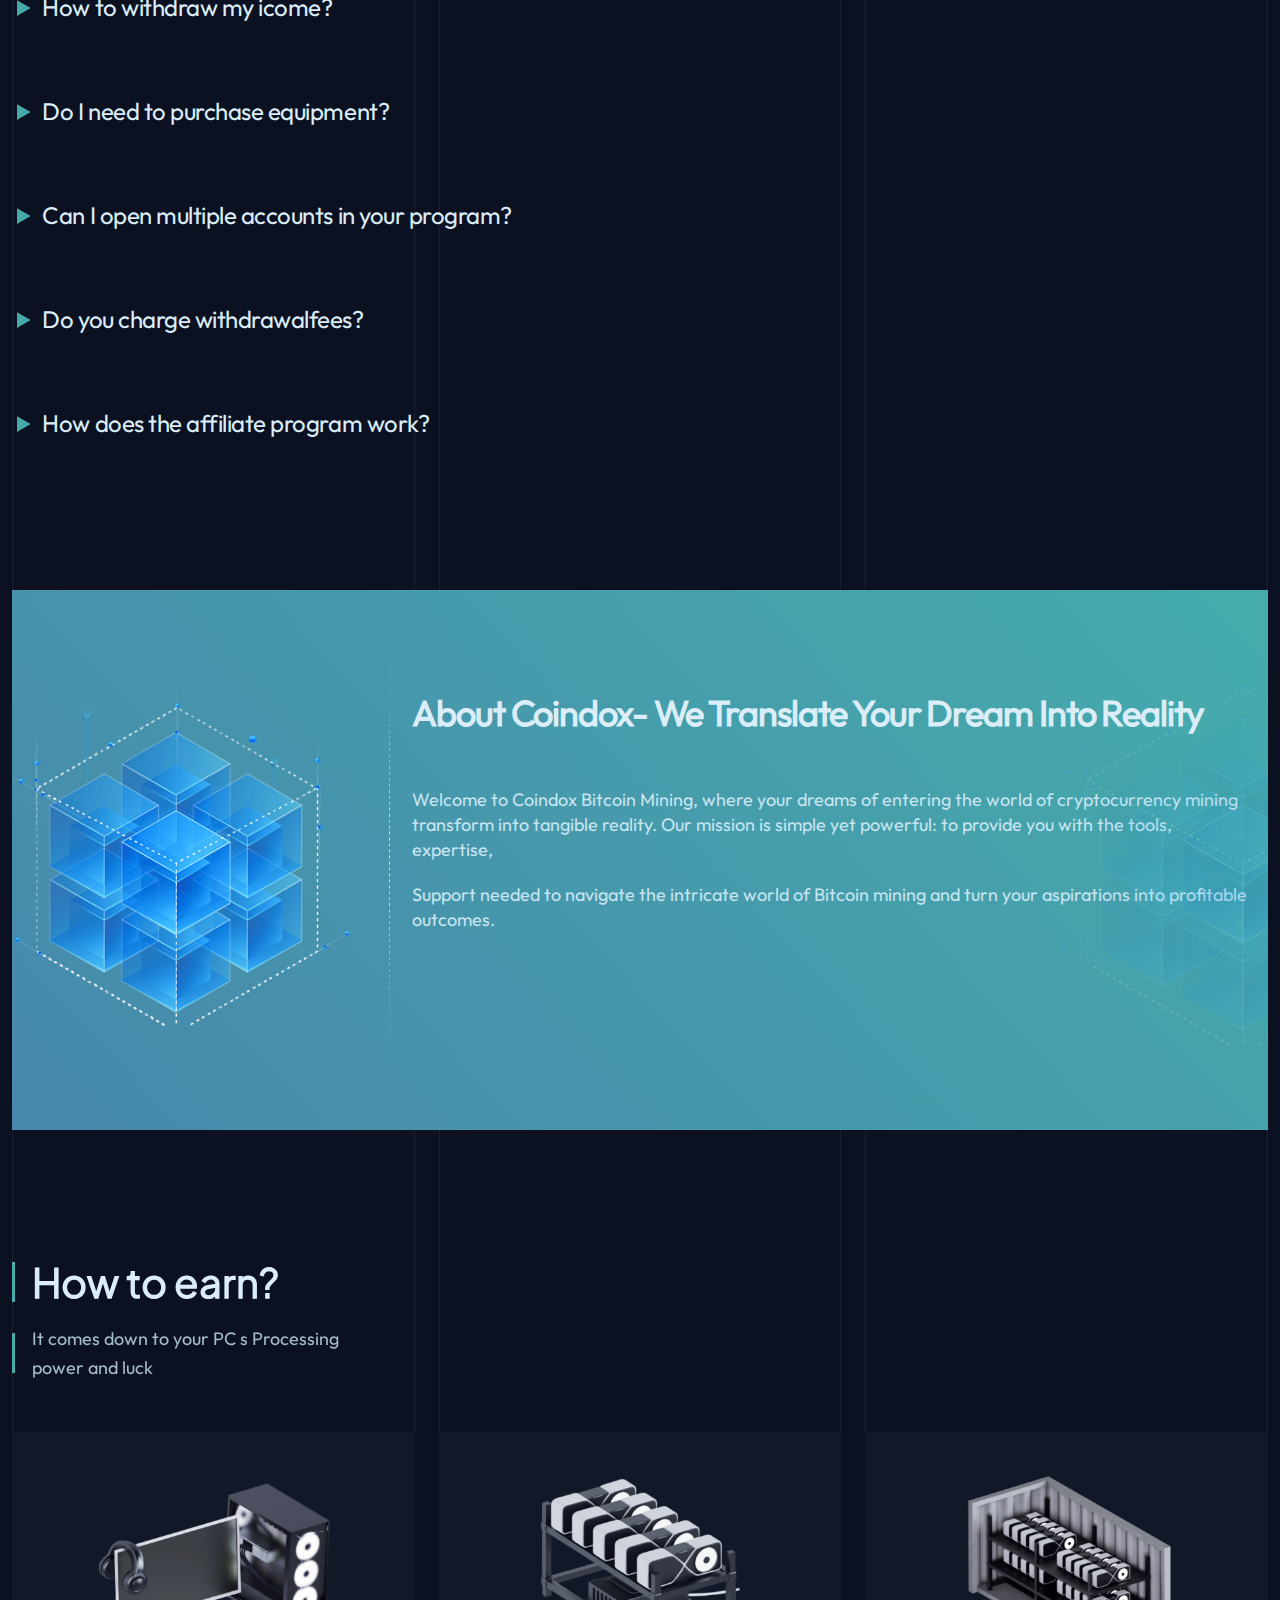
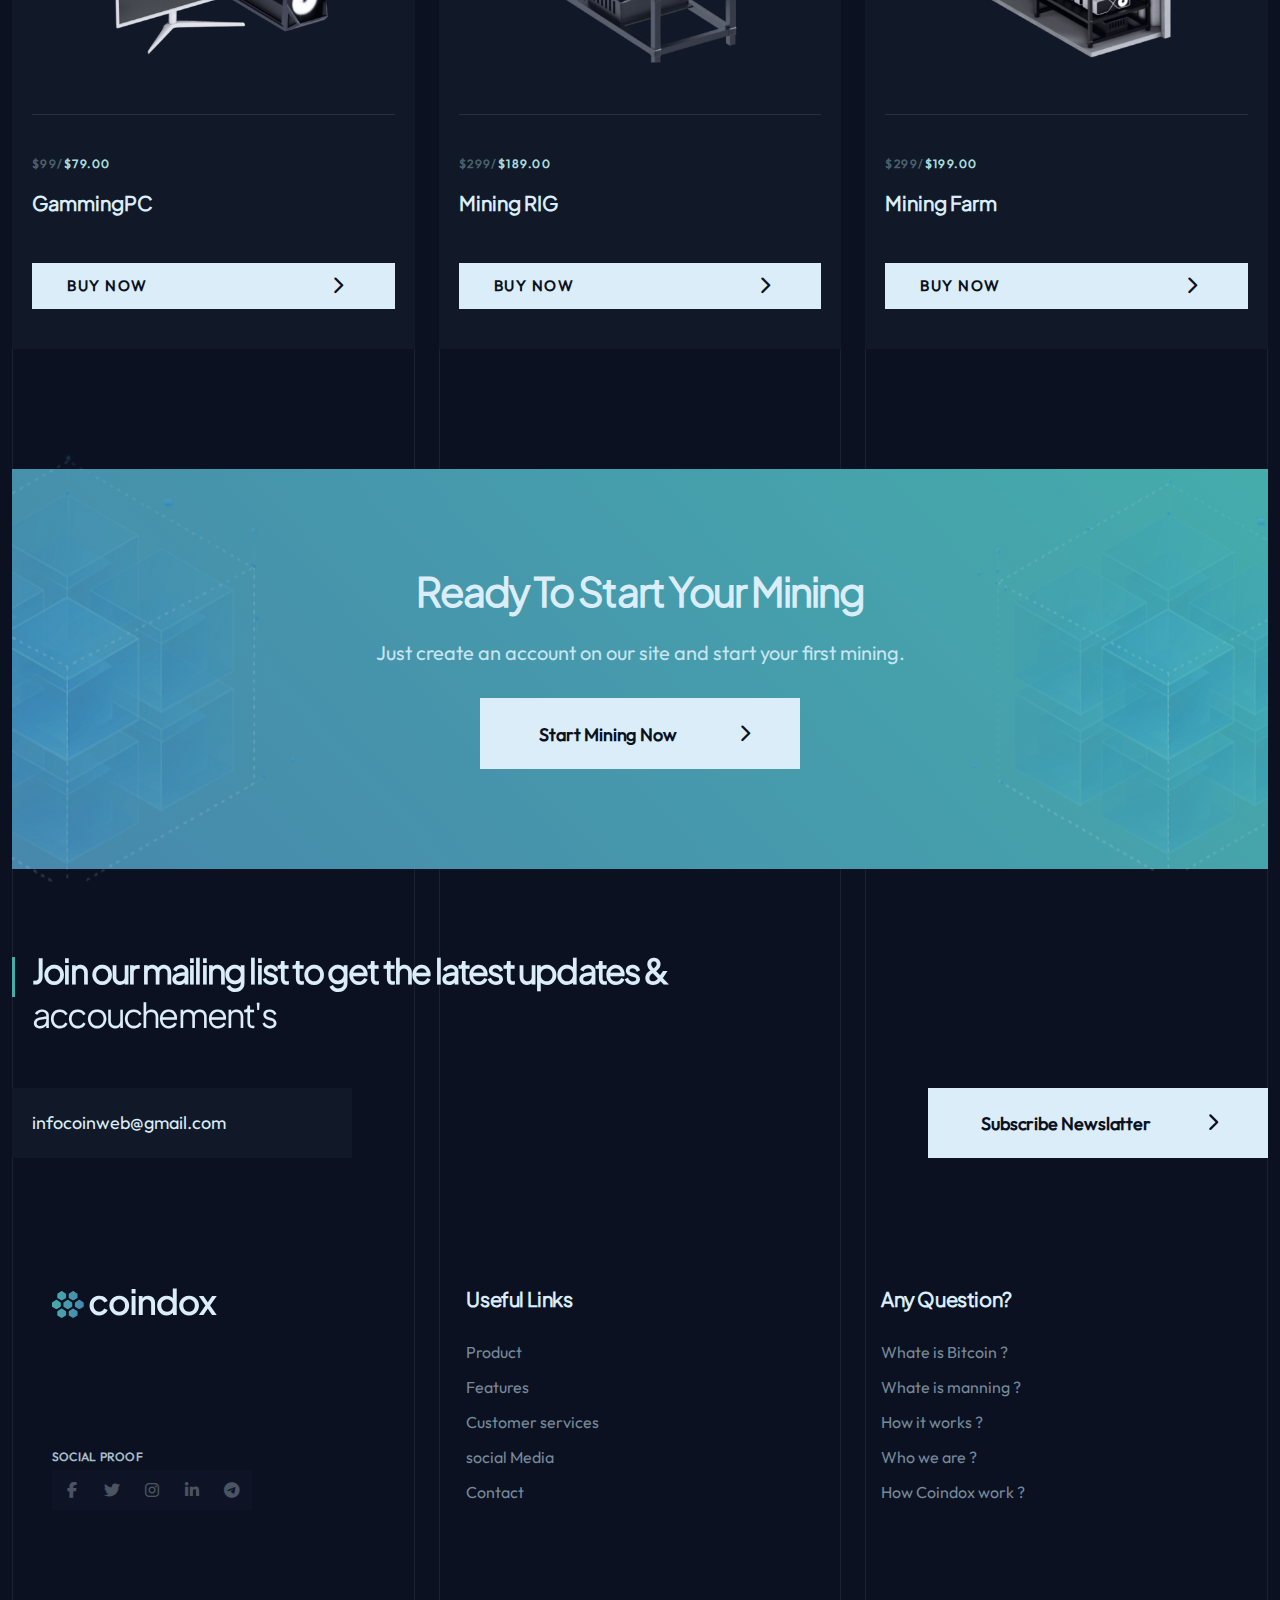
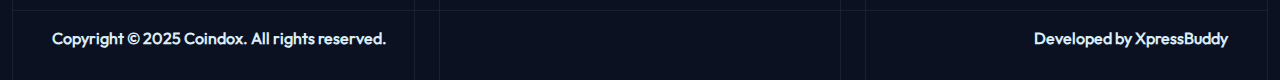
==== commit 076455d3: "Header-fadein &  sidebar-menu" ====
--- a/index.html
+++ b/index.html
@@ -29,10 +29,55 @@
 
             <div class="login-menu">
               <a class="login" href="#">
-                <img src="./assets/svg/user.svg" alt="" />
+                <img src="./assets/svg/user.svg" alt="user-icon" />
                 LOGIN
               </a>
-              <a class="menu" href="#"> <i class="fa-solid fa-bars"></i> </a>
+              <label class="menu-lines" for="open-sign-checkbox"
+                ><div class="lines">
+                  <span></span><span></span><span></span><span></span>
+                </div>
+                <input
+                  type="checkbox"
+                  name="open-sign-checkbox"
+                  id="open-sign-checkbox"
+                />
+              </label>
+              <div id="sidebar">
+                <div class="close">
+                  <span></span>
+                  <span></span>
+
+                  <label id="close-sign-checkbox" for="open-sign-checkbox">
+                    <!-- <input
+                      type="checkbox"
+                      name="close-sign-checkbox"
+                      id="close-sign-checkbox"
+                  /> --></label
+                  >
+                </div>
+                <div><img src="./assets/svg/logo-3.svg" alt="logo-icon" /></div>
+                <label for="search"></label>
+
+                <input
+                  type="text"
+                  name="search"
+                  id="search"
+                  placeholder="Search Keywords"
+                />
+                <ul>
+                  <li><a href="#">Home</a></li>
+
+                  <li><a href="#pricing">Pricing</a></li>
+
+                  <li><a href="#services">Services</a></li>
+
+                  <li><a href="#products">Products</a></li>
+
+                  <li><a href="#FAQ">FAQ</a></li>
+
+                  <li><a href="#contact">Contact</a></li>
+                </ul>
+              </div>
             </div>
           </div>
         </header>
@@ -92,7 +137,7 @@
             </div>
           </div>
         </section>
-        <section class="pricing">
+        <section id="pricing" class="pricing">
           <div class="pricing-container">
             <div class="pricing-text">
               <h2 class="border-left">Product</h2>
@@ -161,7 +206,7 @@
           </div>
         </section>
 
-        <section class="services">
+        <section id="services" class="services">
           <div class="services-container">
             <h2 class="border-left">Services</h2>
             <div class="services-cards">
@@ -251,6 +296,75 @@
             </div>
           </div>
         </section>
+        <section id="FAQ" class="questions">
+          <div class="q-container">
+            <div class="q-text">
+              <h2 class="border-left">Questions</h2>
+            </div>
+            <div class="FAQ">
+              <details open>
+                <summary>How does it work?</summary>
+                <p>
+                  Bitcoin mining is the process by which new bitcoins are
+                  created and added to the circulating supply. It also serves as
+                  the mechanism through which transactions are verified and
+                  added to the public ledger known as the blockchain. Here's how
+                  it works:
+                </p>
+              </details>
+              <details name="q">
+                <summary>How to withdraw my icome?</summary>
+                <p>
+                  Withdrawing your Bitcoin mining income involves several steps
+                  to ensure the safe and proper transfer of your earnings.
+                  Here's a general outline of the process:
+                </p>
+              </details>
+              <details name="q">
+                <summary>Do I need to purchase equipment?</summary>
+                <p>
+                  Yes, if you want to engage in Bitcoin mining, you will
+                  generally need to purchase specialized equipment known as
+                  mining hardware. However, the specifics can vary based on your
+                  approach to mining and the current state of the industry. Here
+                  are some things to consider:
+                </p>
+              </details>
+              <details name="q">
+                <summary>Can I open multiple accounts in your program?</summary>
+                <p>
+                  I am not affiliated with any specific Bitcoin mining program,
+                  but I can provide general guidance.
+                </p>
+              </details>
+              <details name="q">
+                <summary>Do you charge withdrawalfees?</summary>
+                <p>
+                  I do not charge any fees myself, as I am a text-based AI model
+                  developed by OpenAI. However, when it comes to cryptocurrency
+                  transactions, including withdrawals from exchanges or wallets,
+                  fees can be incurred due to the network's design and the
+                  services you are using. Here's a brief explanation:
+                </p>
+              </details>
+            </div>
+            <details name="q">
+              <summary>How does the affiliate program work?</summary>
+              <p>
+                Affiliate programs are marketing strategies that reward
+                individuals or entities (affiliates) for bringing in new
+                customers or users to a business or platform. These programs are
+                quite common in various industries, including the cryptocurrency
+                and blockchain space. However, I do not have access to real-time
+                information, and my knowledge is based on information available
+                up until September 2021. Therefore, I can provide a general
+                overview of how affiliate programs typically work, but you
+                should consult the specific program's terms and conditions for
+                accurate and up-to-date information.
+              </p>
+            </details>
+          </div>
+        </section>
 
         <section class="about">
           <div class="about-container">
@@ -267,9 +381,17 @@
                 and turn your aspirations into profitable outcomes.
               </p>
             </div>
-          </div>
-        </section>
-        <section class="products">
+            <div class="about-hidden-img">
+              <div class="ab-img1">
+                <img src="./assets/img/about/abt_01.png" alt="" />
+              </div>
+              <div class="ab-img2">
+                <img src="./assets/img/about/abt_02.png" alt="" />
+              </div>
+            </div>
+          </div>
+        </section>
+        <section id="#products" class="products">
           <div class="products-container">
             <div class="products-text">
               <h2 class="border-left">How to earn?</h2>
@@ -411,15 +533,12 @@
                   <li><a href="/">How Coindox work ?</a></li>
                 </ul>
               </div>
-              </div>
-            </div>
-
-            <div class="copy-rights">
-              <div>Copyright © 2025 Coindox. All rights reserved.</div>
-              <div>Developed  by XpressBuddy</div>
-
-
-            </div>
+            </div>
+          </div>
+
+          <div class="copy-rights">
+            <div>Copyright © 2025 Coindox. All rights reserved.</div>
+            <div>Developed by XpressBuddy</div>
           </div>
         </footer>
 
--- a/media.css
+++ b/media.css
@@ -1,8 +1,3 @@
-@media (max-width: 991px) {
-  .login-menu {
-    display: none;
-  }
-}
 @media (min-width: 768px) {
   .body-wraper {
     /*  grid-template-columns: 1fr minmax(0, 364px) minmax(0, 364px) 1fr; */
@@ -18,7 +13,8 @@
     section.ready,
     section.ready,
     section.newslatter,
-    footer {
+    footer,
+    header {
       grid-column: 2 / 3;
     }
     .pricing-cards,
@@ -35,8 +31,6 @@
     .serve-card,
     .block,
     .zone,
-    div.newslatter-container > form > input,
-    div.newslatter-container > form > button,
     .social,
     .links {
       max-width: 330px;
@@ -45,13 +39,19 @@
     }
 
     .hero-img {
-      top: 131px;
-      max-width: 650px;
-      right: -100px;
+      top: 80px;
+      max-width: 550px;
+      right: 50px;
     }
 
-    section.hero {
+    /* section.hero {
       align-items: center;
+    } */
+    div.newslatter-container > form > input,
+    div.newslatter-container > form > button {
+      position: relative;
+      max-width: 340px;
+      margin-top: 0;
     }
   }
 }
@@ -75,18 +75,85 @@
     .serve-card,
     .block,
     .zone,
-    div.newslatter-container > form > input,
-    div.newslatter-container > form > button,
     .social,
     .links {
-      max-width: 409px;
+      /* width: clamp(31.65%, 31.65%, 32.4%); */
       width: 31.65%;
-      flex: 0 0 auto;
+      max-width: 33%;
+      flex: 1 0 auto;
+    }
+    section.hero {
+      /*  min-height: 600px; */
+      padding-bottom: 100px;
     }
     .hero-img {
-      top: 100px;
-      max-width: 800px;
+      top: 110px;
+      max-width: 750px;
+      right: -20px;
     }
+
+    .hero-bitcoin .hero-bitcoin-text {
+      transform: translateY(30px);
+      transition: 5s ease;
+    }
+    .hero-bitcoin-text h1.title {
+      font-size: 80px;
+      transition: 5s ease;
+    }
+    div.newslatter-container > form > input {
+      width: 66%;
+      position: relative;
+    }
+    div.newslatter-container > form > button {
+      width: 31.65%;
+    }
+
+    .about-container {
+      height: 700px;
+
+      .about-text {
+        width: 100%;
+        padding: 100px 20px 100px 400px;
+      }
+    }
+    .about-hidden-img {
+      .ab-img1 {
+        left: 0px;
+      }
+      .ab-img2 {
+        right: 0px;
+      }
+    }
+  }
+}
+
+@media (min-width: 1100px) {
+  .body-wraper {
+    .hero-img {
+      top: 80px;
+      max-width: 900px;
+    }
+    .hero-bitcoin-text h1.title {
+      font-size: 102px;
+      line-height: 1.1;
+      margin-bottom: 40px;
+      letter-spacing: -3.06px;
+    }
+  }
+}
+
+@media (min-width: 1400px) {
+  .body-wraper {
+    .hero-img {
+      top: 20px;
+      max-width: 1200px;
+    }
+    /*  .hero-bitcoin-text h1.title {
+      font-size: 102px;
+      line-height: 1.1;
+      margin-bottom: 40px;
+      letter-spacing: -3.06px;
+    } */
   }
 }
 
@@ -98,7 +165,12 @@
   a.login {
     display: none;
   }
+
+  .about-hidden-img > .ab-img1 {
+    display: none;
+  }
 }
+
 /* @media (max-width: 1024px) {
   .body-wraper {
     grid-template-columns: repeat(auto-fit, minmax(325px, 1fr));
--- a/fonts.css
+++ b/fonts.css
@@ -10,3 +10,29 @@
   font-family: "PlusJakartaSans";
   font-weight: 400;
 }
+
+@keyframes fadein {
+  to {
+    position: fixed;
+    display: flex;
+    justify-content: space-between;
+    /*     width: min(1294px, 98%);
+ */
+    width: min(calc(100% - 1.5rem), 1294px);
+
+    /* display: grid;
+    grid-template-columns: minmax(0, 1294px); */
+
+    background-color: #111828;
+    z-index: 100;
+  }
+}
+/* @keyframes fadein-header {
+  to {
+    
+    grid-column: 2 / 3;
+    width: min(calc(100% - 1.5rem), 1294px);
+
+  }
+}
+ */
--- a/style.css
+++ b/style.css
@@ -35,22 +35,20 @@
   color: var(--primary-color);
   background-color: #0b1121;
   position: relative;
+  display: block;
 }
 
 .centered-grid {
   display: grid;
-  grid-template-columns: minmax(12px, 1fr) minmax(0, 1294px) minmax(12px, 1fr);
+  grid-template-columns: minmax(12px, 1fr) minmax(0, 1312px) minmax(12px, 1fr);
   /*  grid-template-columns: minmax(12px, 1fr) minmax(0, 1312px) minmax(12px, 1fr); */
   height: 100%;
-  position: relative;
 }
 .line-wraper {
   width: min(calc(100% - 1.5rem), 1294px);
-
   display: flex;
   justify-content: space-between;
   /* flex-flow: row wrap; 
-    justify-content: center;
   align-items: center; */
   gap: 1.5rem;
   position: absolute;
@@ -94,7 +92,8 @@
     section.ready,
     section.ready,
     section.newslatter,
-    footer {
+    footer,
+    header {
       grid-column: 2 / 3;
     }
     .pricing-cards,
@@ -119,14 +118,14 @@
     }
 
     .hero-img {
-      top: 130px;
+      top: 80px;
       max-width: 550px;
-      right: -100px;
-    }
-
-    section.hero {
+      right: 50px;
+    }
+
+    /* section.hero {
       align-items: center;
-    }
+    } */
     div.newslatter-container > form > input,
     div.newslatter-container > form > button {
       position: relative;
@@ -160,12 +159,16 @@
       /* width: clamp(31.65%, 31.65%, 32.4%); */
       width: 31.65%;
       max-width: 33%;
-      flex: 0 0 auto;
+      flex: 1 0 auto;
+    }
+    section.hero {
+      /*  min-height: 600px; */
+      padding-bottom: 100px;
     }
     .hero-img {
-      top: 130px;
-      max-width: 600px;
-      right: -100px;
+      top: 110px;
+      max-width: 750px;
+      right: -20px;
     }
 
     .hero-bitcoin .hero-bitcoin-text {
@@ -183,15 +186,53 @@
     div.newslatter-container > form > button {
       width: 31.65%;
     }
+
+    .about-container {
+      height: 700px;
+
+      .about-text {
+        width: 100%;
+        padding: 100px 20px 100px 400px;
+      }
+    }
+    .about-hidden-img {
+      .ab-img1 {
+        left: 0px;
+      }
+      .ab-img2 {
+        right: 0px;
+      }
+    }
   }
 }
 
 @media (min-width: 1100px) {
   .body-wraper {
     .hero-img {
-      top: 100px;
-      max-width: 800px;
-    }
+      top: 80px;
+      max-width: 900px;
+    }
+    .hero-bitcoin-text h1.title {
+      font-size: 102px;
+      line-height: 1.1;
+      margin-bottom: 40px;
+      letter-spacing: -3.06px;
+    }
+  }
+}
+
+@media (min-width: 1400px) {
+  .body-wraper {
+    .hero-img {
+      top: 20px;
+      max-width: 1200px;
+    }
+    /*  .hero-bitcoin-text h1.title {
+      font-size: 102px;
+      line-height: 1.1;
+      margin-bottom: 40px;
+      letter-spacing: -3.06px;
+    } */
   }
 }
 
@@ -203,6 +244,10 @@
   a.login {
     display: none;
   }
+
+  .about-hidden-img > .ab-img1 {
+    display: none;
+  }
 }
 
 /* @media (max-width: 1024px) {
@@ -212,10 +257,9 @@
 } */
 header {
   grid-column: 2 / 3;
-  /*  position: absolute; */
-  top: 15px;
-  right: 0;
-  left: 0;
+  animation: fadein-header forwards;
+  animation-timeline: view(y);
+  animation-range-start: exit 400px;
 }
 
 .header-wraper {
@@ -224,6 +268,10 @@
   justify-content: space-between;
   align-items: center;
   padding: 15px 0;
+
+  animation: fadein linear forwards;
+  animation-timeline: view(y);
+  animation-range-start: exit 400px;
 }
 
 .login-menu {
@@ -245,13 +293,173 @@
       vertical-align: middle;
     }
   }
-  a.menu {
+  a.menu-icon {
+    padding: 14px;
     .fa-bars {
       font-size: 18px;
       font-weight: 600;
       color: var(--primary-color);
     }
-    padding: 14px;
+  }
+}
+.menu-lines {
+  width: 40px;
+  height: 40px;
+  background-color: #182335;
+  display: flex;
+  align-items: center;
+  justify-content: center;
+  /*  margin-left: 15px; */
+  transition: all 0.4s ease-in-out;
+  .lines {
+    width: 19px;
+    height: 17px;
+    position: relative;
+  }
+}
+
+.menu-lines:hover span:nth-child(2),
+.menu-lines:hover span:nth-child(4) {
+  width: 100%;
+  background-color: var(--gradient-color-from);
+}
+
+.menu-lines:hover span:nth-child(1),
+.menu-lines:hover span:nth-child(3) {
+  width: 50%;
+}
+
+.menu-lines span {
+  right: 0;
+  width: 100%;
+  height: 2px;
+  background-color: #daedf8;
+  border-radius: 48px;
+  display: inline-block;
+  position: absolute;
+  transition: 0.3s;
+
+  &:nth-child(1) {
+    top: 0;
+  }
+
+  &:nth-child(2) {
+    top: 5px;
+    width: 50%;
+  }
+
+  &:nth-child(3) {
+    bottom: 5px;
+  }
+
+  &:nth-child(4) {
+    bottom: 0;
+    width: 50%;
+  }
+}
+
+#open-sign-checkbox {
+  position: absolute;
+  opacity: 0;
+}
+
+.menu-lines:has(#open-sign-checkbox:checked) + #sidebar {
+  transform: translateX(0);
+  opacity: 1;
+}
+/* #sidebar:has(#open-sign-checkbox:checked) {
+  transform: translateX(0px);
+} */
+/* #open-sign-checkbox:checked ~ #sidebar {
+  transform: translateX(0);
+  opacity: 1;
+}
+ */
+
+#sidebar {
+  height: 100dvh;
+  width: 310px;
+  padding: 0px 20px 250px 20px;
+  margin-bottom: 50px;
+  box-shadow: -2px 0px 20px -5px rgba(255, 255, 255, 0.1);
+  background-color: var(--bg-color);
+  display: flex;
+  flex-direction: column;
+  justify-content: center;
+  transform: translateX(310px);
+  transition: all 0.5s ease-in-out;
+  opacity: 0;
+  position: fixed;
+  top: 0;
+  right: 0;
+
+  & *:has(a) {
+    padding: 5px 0px;
+    font-size: 14px;
+    color: white;
+    font-weight: 600;
+    line-height: 45px;
+  }
+  ul li {
+    list-style: none;
+    border-bottom: 1px solid rgba(255, 255, 255, 0.1);
+  }
+  ul li:hover a {
+    color: var(--gradient-color-from);
+    clip-path: text;
+  }
+
+  input#search {
+    width: 100%;
+    height: 50px;
+    transition: 0.3s;
+    border: 2px solid rgba(150, 144, 162, 0.09);
+    padding: 15px;
+    margin: 50px 0px 20px 0px;
+    background-color: #111828;
+    &:focus {
+      outline: 2px solid #45acab;
+    }
+  }
+
+  div.close {
+    width: 40px;
+    height: 40px;
+
+    span {
+      width: 25px;
+      height: 3px;
+      background-color: white;
+      position: absolute;
+      top: 20px;
+      left: 10px;
+      transition: 0.4s ease-in-out;
+    }
+  }
+
+  div.close span:first-child {
+    transform: rotate(45deg);
+  }
+  div.close span:nth-child(2) {
+    transform: rotate(-45deg);
+  }
+
+  .close:hover span:first-child {
+    transform: rotate(0deg);
+    background-color: var(--bg-linear-gradient2);
+  }
+  .close:hover span:nth-child(2) {
+    transform: rotate(0deg);
+    background-color: var(--gradient-color-from);
+  }
+
+  #close-sign-checkbox {
+    opacity: 0;
+    width: 40px;
+    height: 40px;
+    position: absolute;
+    top: 0;
+    left: 0px;
   }
 }
 
@@ -262,7 +470,7 @@
   grid-column: 2 / 3;
   display: flex;
   /* align-items: center; */
-  min-height: 575px;
+  min-height: 475px;
 }
 
 .hero-bitcoin {
@@ -326,7 +534,7 @@
 
 .hero-img {
   position: absolute;
-  top: 92px;
+  top: 70px;
   right: 0;
   max-width: 450px;
   z-index: -2;
@@ -477,7 +685,7 @@
 }
 a,
 .fa-chevron-right {
-  transition: 0s ease;
+  transition: 0.4s ease;
 }
 a:hover .fa-chevron-right {
   transform: translate3d(10px, -10px, 0) rotateY(15deg);
@@ -564,12 +772,53 @@
     }
   }
 }
+/* Here Questions section start- 
+---QUESTIONS--- */
+section.questions {
+  grid-column: 2 / 3;
+}
+
+.q-container {
+  padding-bottom: 100px;
+  h2 {
+    font-size: 60px;
+    letter-spacing: -1.8px;
+    line-height: 1.1;
+    font-family: "PlusJakartaSans";
+  }
+
+  details {
+    padding-bottom: 30px;
+    summary {
+      font-size: 24px;
+      letter-spacing: -0.48px;
+      line-height: 34px;
+      padding: 20px 5px;
+    }
+
+    p {
+      padding: 2px 100px 50px 30px;
+      color: var(--p-color);
+      box-shadow: 1px 1px 10px var(--gradient-color-from);
+    }
+    summary::marker {
+      color: #45acab;
+    }
+  }
+}
 
 /* Here About section start- 
 ---ABOUT--- */
 
 section.about {
   grid-column: 2 / 3;
+}
+.about-container {
+  display: flex;
+  flex-wrap: wrap;
+
+  position: relative;
+  max-height: 540px;
 }
 div.about-text {
   padding: 50px 30px;
@@ -586,6 +835,18 @@
     line-height: 25px;
     color: #c7e5f0;
     margin-bottom: 20px;
+  }
+}
+
+.about-hidden-img {
+  .ab-img1,
+  .ab-img2 {
+    position: absolute;
+    top: 50%;
+    transform: translateY(-50%);
+  }
+  .ab-img2 {
+    right: 0px;
   }
 }
 
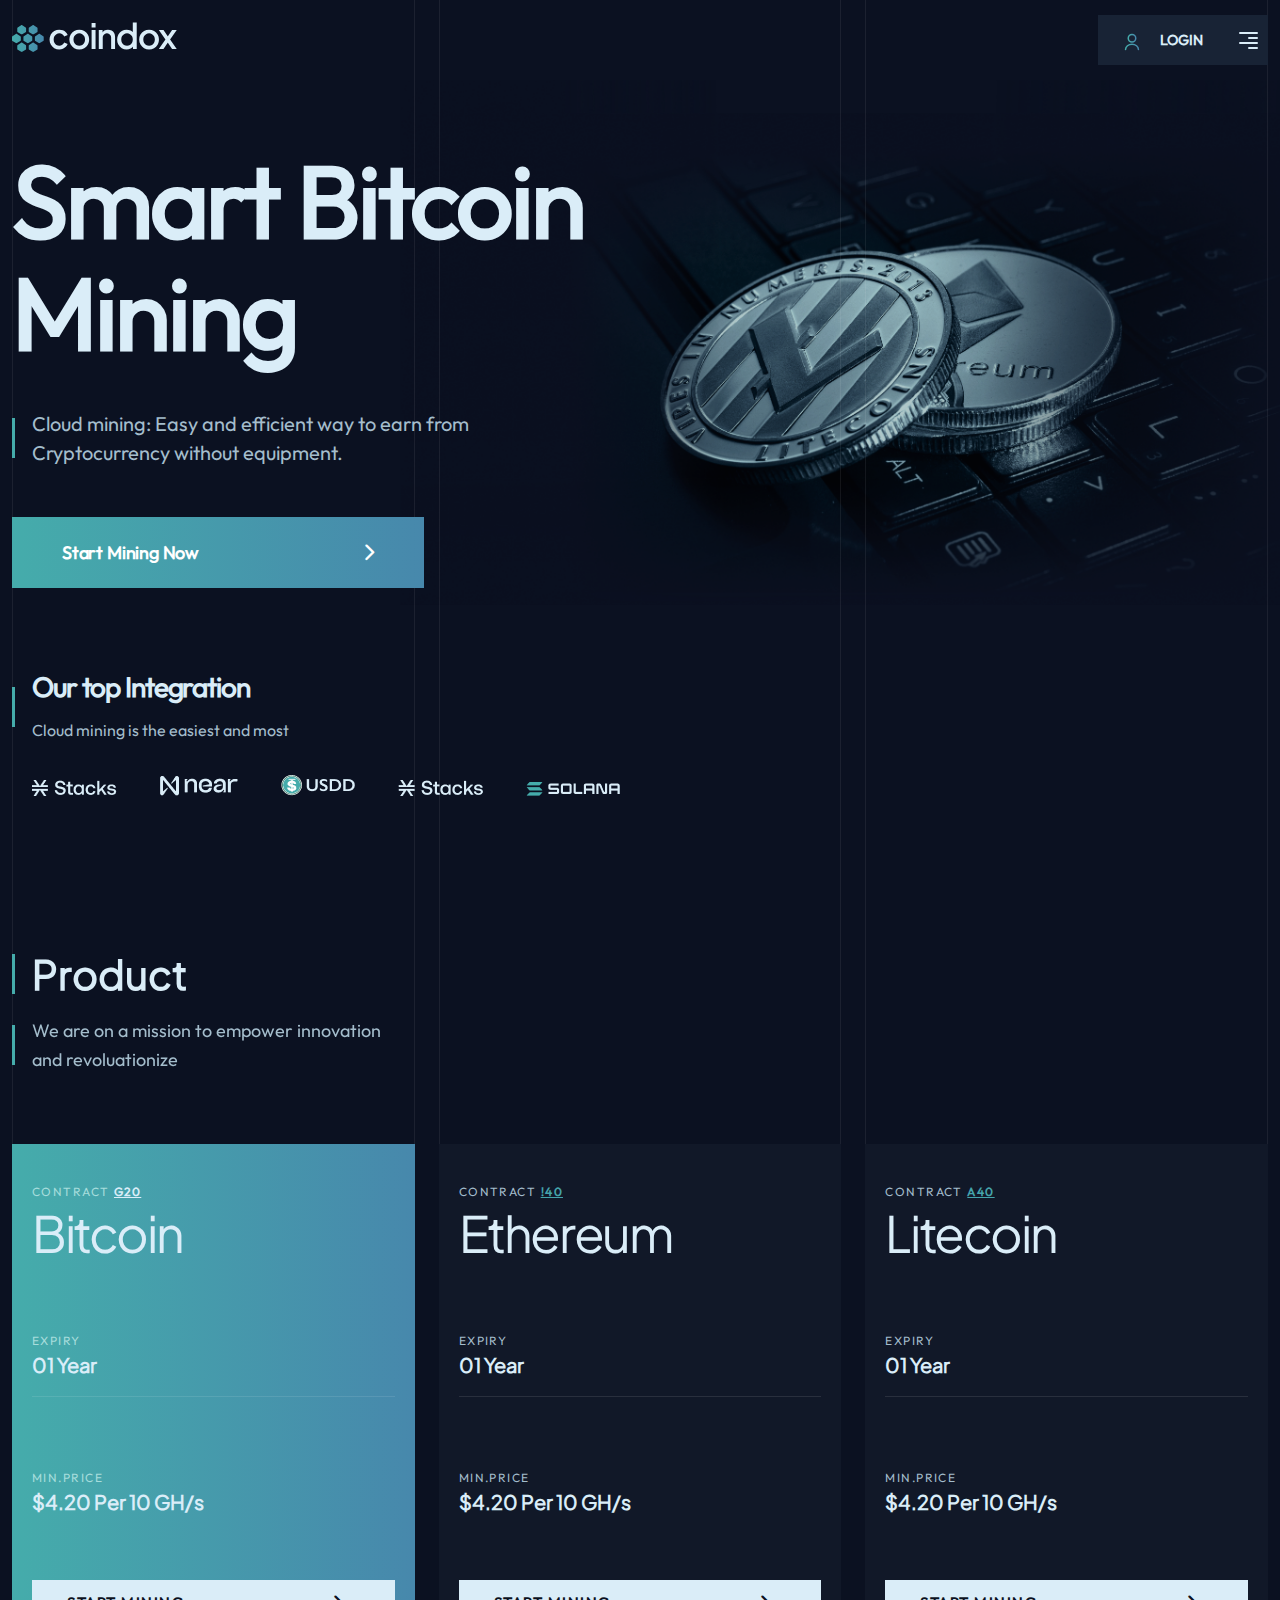
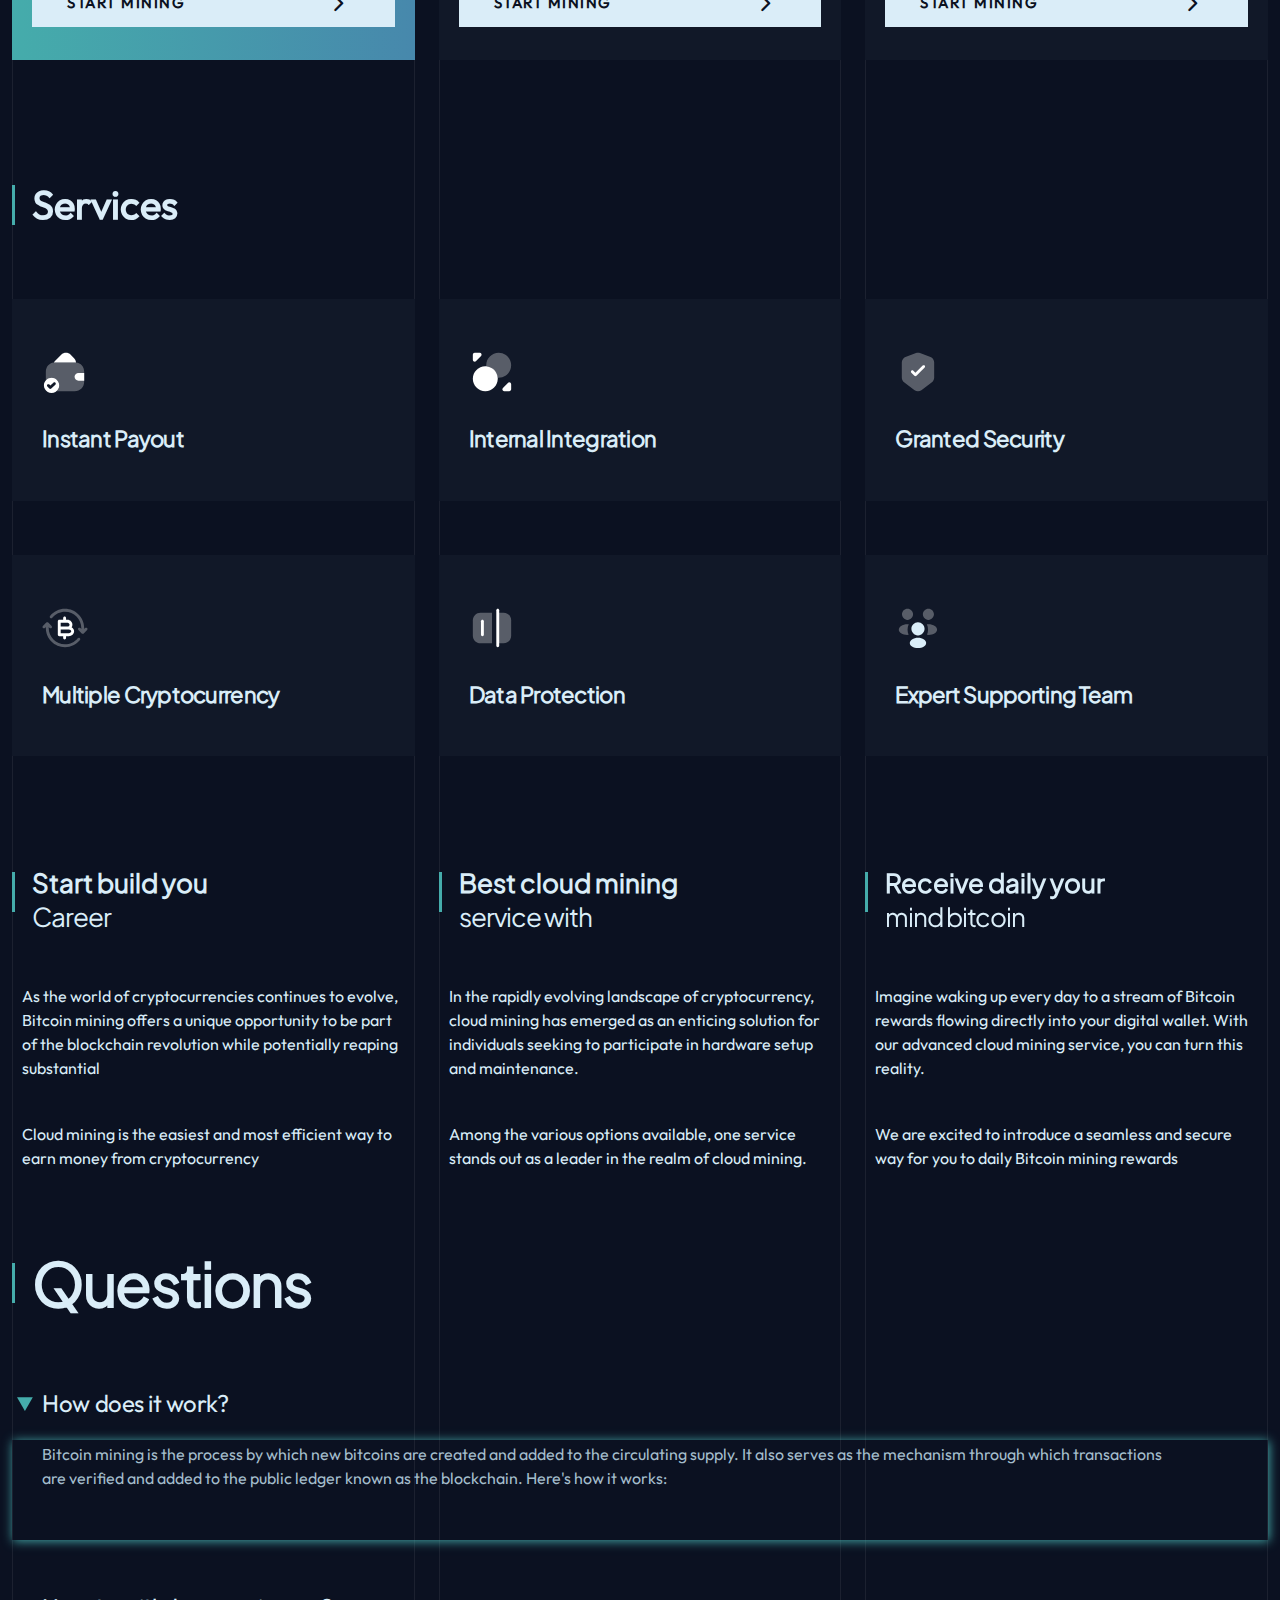
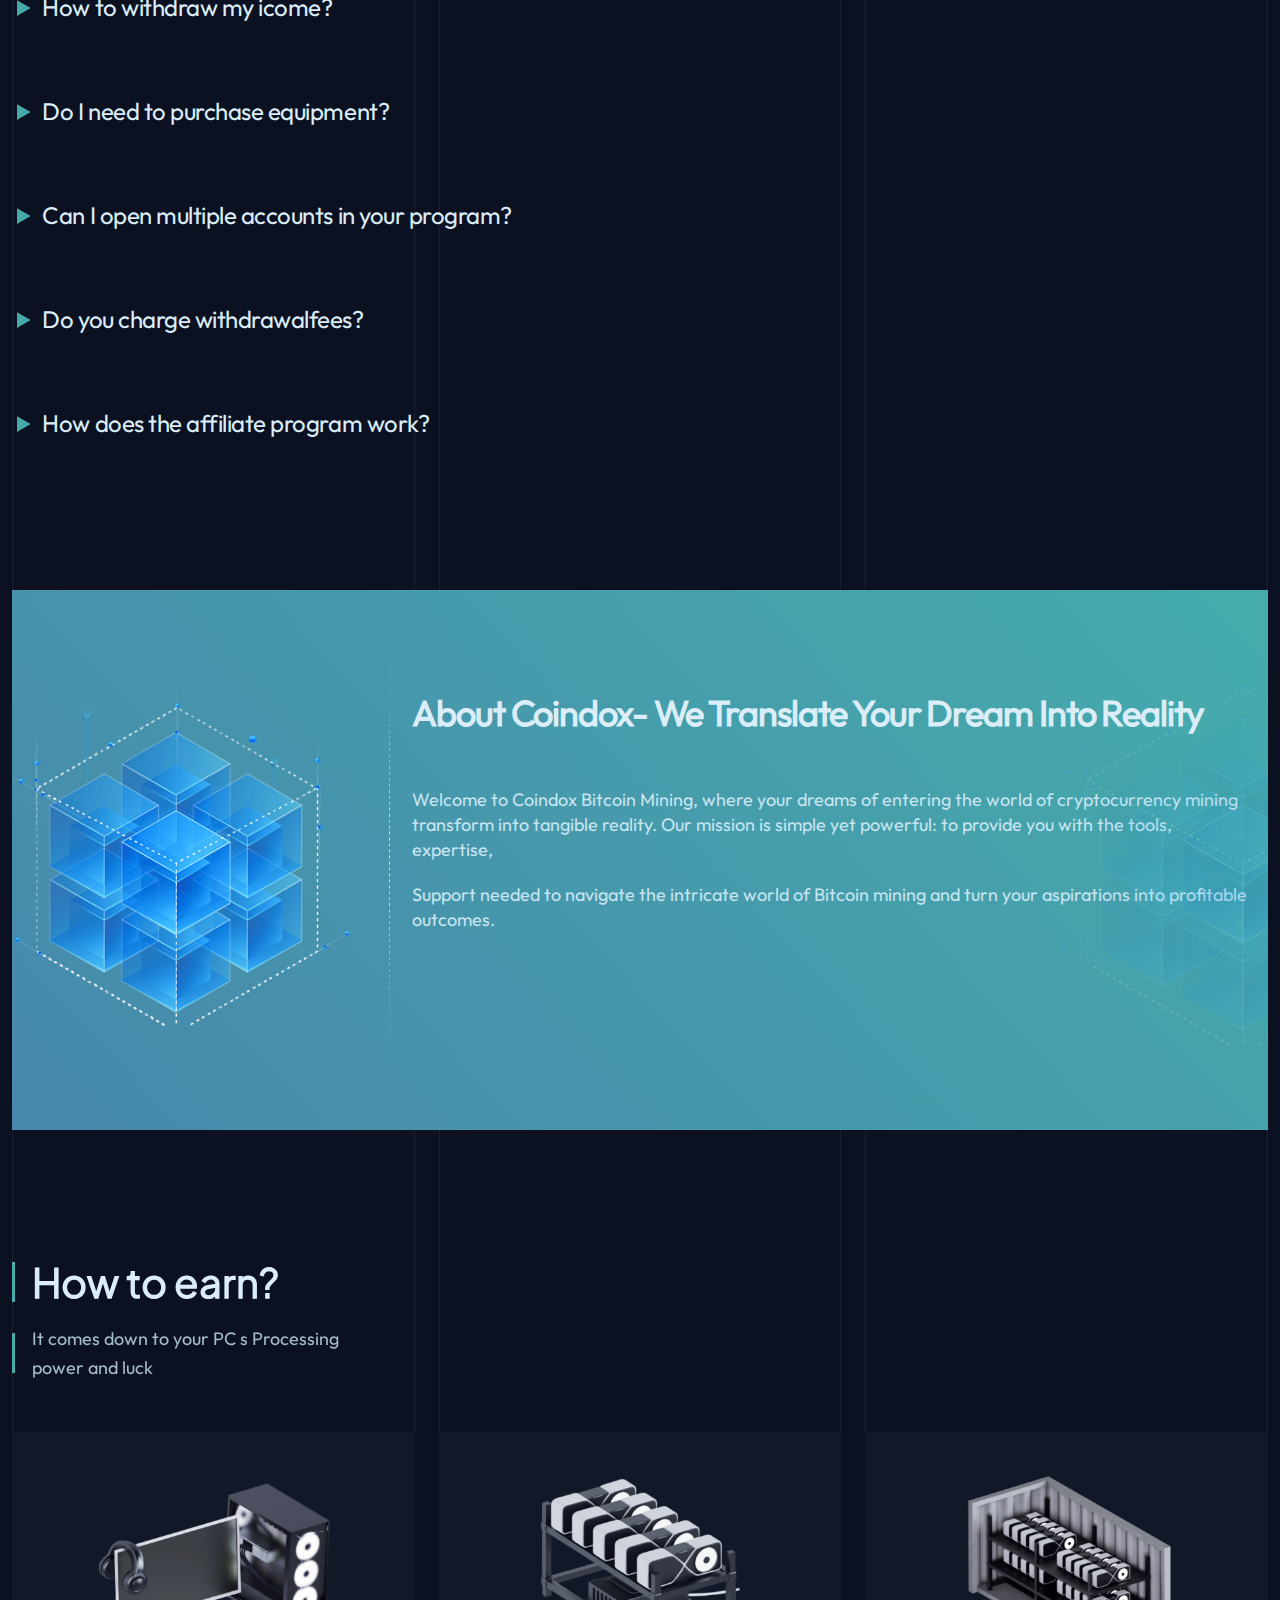
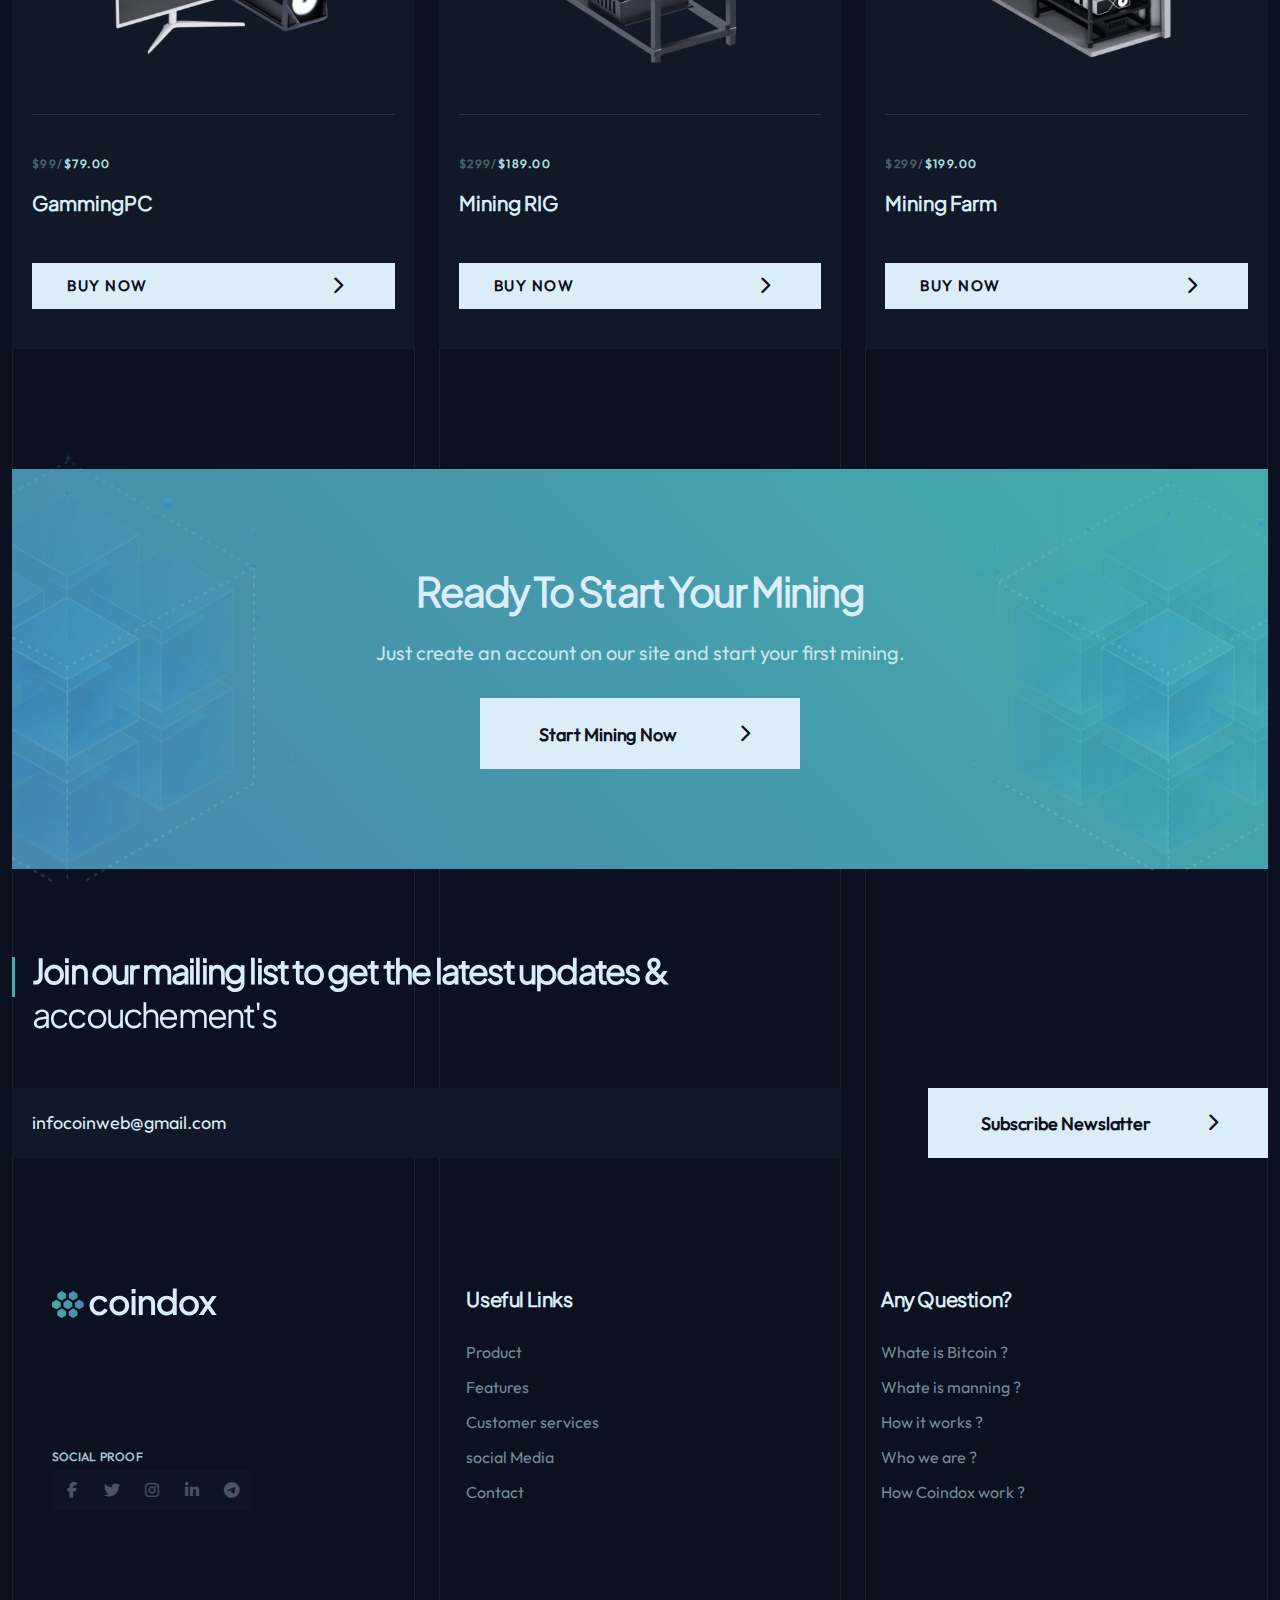
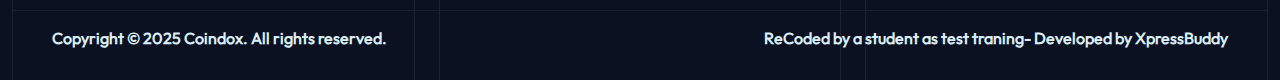
==== commit 6c5e0b92: "fixing header fadein & sidebar responsivity- & add text animation" ====
--- a/index.html
+++ b/index.html
@@ -71,7 +71,7 @@
 
                   <li><a href="#services">Services</a></li>
 
-                  <li><a href="#products">Products</a></li>
+                  <li><a href="#Products">Products</a></li>
 
                   <li><a href="#FAQ">FAQ</a></li>
 
@@ -113,9 +113,9 @@
           <div class="brands-container">
             <div class="brands">
               <div class="brands-1 border-left">
-                <h3>Our top Integration</h3>
-
-                <p>Cloud mining is the easiest and most</p>
+                <h3 class="fadein-up">Our top Integration</h3>
+
+                <p class="fadein-up">Cloud mining is the easiest and most</p>
               </div>
               <div class="brands-2">
                 <a class="brands-item" href="#"
@@ -140,8 +140,8 @@
         <section id="pricing" class="pricing">
           <div class="pricing-container">
             <div class="pricing-text">
-              <h2 class="border-left">Product</h2>
-              <p class="border-left">
+              <h2 class="border-left fadein-up">Product</h2>
+              <p class="border-left fadein-up">
                 We are on a mission to empower innovation
                 <br />
                 and revoluationize
@@ -208,36 +208,36 @@
 
         <section id="services" class="services">
           <div class="services-container">
-            <h2 class="border-left">Services</h2>
+            <h2 class="border-left fadein-up">Services</h2>
             <div class="services-cards">
               <div class="serve-card">
                 <div><img src="./assets/img/services/srv_01.svg" alt="" /></div>
-                <h3>Instant Payout</h3>
+                <h3 class="fadein-up">Instant Payout</h3>
               </div>
               <div class="serve-card">
                 <div><img src="./assets/img/services/srv_02.svg" alt="" /></div>
 
-                <h3>Internal Integration</h3>
+                <h3 class="fadein-up">Internal Integration</h3>
               </div>
               <div class="serve-card">
                 <div><img src="./assets/img/services/srv_03.svg" alt="" /></div>
 
-                <h3>Granted Security</h3>
+                <h3 class="fadein-up">Granted Security</h3>
               </div>
               <div class="serve-card">
                 <div><img src="./assets/img/services/srv_04.svg" alt="" /></div>
 
-                <h3>Multiple Cryptocurrency</h3>
+                <h3 class="fadein-up">Multiple Cryptocurrency</h3>
               </div>
               <div class="serve-card">
                 <div><img src="./assets/img/services/srv_05.svg" alt="" /></div>
 
-                <h3>Data Protection</h3>
+                <h3 class="fadein-up">Data Protection</h3>
               </div>
               <div class="serve-card">
                 <div><img src="./assets/img/services/srv_06.svg" alt="" /></div>
 
-                <h3>Expert Supporting Team</h3>
+                <h3 class="fadein-up">Expert Supporting Team</h3>
               </div>
             </div>
           </div>
@@ -246,49 +246,49 @@
           <div class="feature-container">
             <div class="feature-blocks">
               <div class="block">
-                <h3 class="border-left">
+                <h3 class="border-left fadein-up">
                   Start build you
                   <br />
-                  <span>Career</span>
+                  <span class="fadein-up">Career</span>
                 </h3>
-                <p>
+                <p class="fadein-up">
                   As the world of cryptocurrencies continues to evolve, Bitcoin
                   mining offers a unique opportunity to be part of the
                   blockchain revolution while potentially reaping substantial
                 </p>
-                <p>
+                <p class="fadein-up">
                   Cloud mining is the easiest and most efficient way to earn
                   money from cryptocurrency
                 </p>
               </div>
               <div class="block">
-                <h3 class="border-left">
+                <h3 class="border-left fadein-up">
                   Best cloud mining
                   <br />
-                  <span>service with</span>
+                  <span class="fadein-up">service with</span>
                 </h3>
-                <p>
+                <p class="fadein-up">
                   In the rapidly evolving landscape of cryptocurrency, cloud
                   mining has emerged as an enticing solution for individuals
                   seeking to participate in hardware setup and maintenance.
                 </p>
-                <p>
+                <p class="fadein-up">
                   Among the various options available, one service stands out as
                   a leader in the realm of cloud mining.
                 </p>
               </div>
               <div class="block">
-                <h3 class="border-left">
+                <h3 class="border-left fadein-up">
                   Receive daily your
                   <br />
-                  <span>mind bitcoin</span>
+                  <span class="fadein-up">mind bitcoin</span>
                 </h3>
-                <p>
+                <p class="fadein-up">
                   Imagine waking up every day to a stream of Bitcoin rewards
                   flowing directly into your digital wallet. With our advanced
                   cloud mining service, you can turn this reality.
                 </p>
-                <p>
+                <p class="fadein-up">
                   We are excited to introduce a seamless and secure way for you
                   to daily Bitcoin mining rewards
                 </p>
@@ -299,7 +299,7 @@
         <section id="FAQ" class="questions">
           <div class="q-container">
             <div class="q-text">
-              <h2 class="border-left">Questions</h2>
+              <h2 class="border-left fadein-up">Questions</h2>
             </div>
             <div class="FAQ">
               <details open>
@@ -369,14 +369,16 @@
         <section class="about">
           <div class="about-container">
             <div class="about-text">
-              <h3>About Coindox- We Translate Your Dream Into Reality</h3>
-              <p>
+              <h3 class="fadein-up">
+                About Coindox- We Translate Your Dream Into Reality
+              </h3>
+              <p class="fadein-up">
                 Welcome to Coindox Bitcoin Mining, where your dreams of entering
                 the world of cryptocurrency mining transform into tangible
                 reality. Our mission is simple yet powerful: to provide you with
                 the tools, expertise,
               </p>
-              <p>
+              <p class="fadein-up">
                 Support needed to navigate the intricate world of Bitcoin mining
                 and turn your aspirations into profitable outcomes.
               </p>
@@ -391,11 +393,11 @@
             </div>
           </div>
         </section>
-        <section id="#products" class="products">
+        <section id="#Products" class="products">
           <div class="products-container">
             <div class="products-text">
-              <h2 class="border-left">How to earn?</h2>
-              <p class="border-left">
+              <h2 class="border-left fadein-up">How to earn?</h2>
+              <p class="border-left fadein-up">
                 It comes down to your PC s Processing
                 <br />
                 power and luck
@@ -445,12 +447,12 @@
         <section class="ready">
           <div class="ready-container">
             <div class="ready-text">
-              <h2>Ready To Start Your Mining</h2>
-
-              <p>
+              <h2 class="fadein-up">Ready To Start Your Mining</h2>
+
+              <p class="fadein-up">
                 Just create an account on our site and start your first mining.
               </p>
-              <a class="btn" href="#"
+              <a class="btn fadein-up" href="#"
                 >Start Mining Now <i class="fa-solid fa-chevron-right"></i
               ></a>
               <div class="ready-img">
@@ -466,10 +468,10 @@
         </section>
         <section class="newslatter">
           <div class="newslatter-container">
-            <h2 class="border-left">
+            <h2 class="border-left fadein-up">
               Join our mailing list to get the latest updates &
               <br />
-              <span>accouchement's</span>
+              <span class="fadein-up">accouchement's</span>
             </h2>
             <form action="" method="post">
               <input type="text" placeholder="infocoinweb@gmail.com" id="" />
@@ -538,7 +540,9 @@
 
           <div class="copy-rights">
             <div>Copyright © 2025 Coindox. All rights reserved.</div>
-            <div>Developed by XpressBuddy</div>
+            <div>
+              ReCoded by a student as test traning- Developed by XpressBuddy
+            </div>
           </div>
         </footer>
 
--- a/fonts.css
+++ b/fonts.css
@@ -20,8 +20,9 @@
  */
     width: min(calc(100% - 1.5rem), 1294px);
 
-    /* display: grid;
-    grid-template-columns: minmax(0, 1294px); */
+    /*     display: grid;
+    grid-column: 2 / 3;
+    grid-template-columns: subgrid; */
 
     background-color: #111828;
     z-index: 100;
@@ -31,8 +32,25 @@
   to {
     
     grid-column: 2 / 3;
-    width: min(calc(100% - 1.5rem), 1294px);
+    
 
   }
 }
  */
+.fadein-up {
+  animation: fadein-up ease forwards;
+  animation-timeline: view();
+  animation-range: entry entry 400px;
+}
+
+@keyframes fadein-up {
+  0% {
+    opacity: 0;
+    transform: translateY(100px);
+  }
+
+  100% {
+    opacity: 1;
+    transform: translateY(0px);
+  }
+}
--- a/style.css
+++ b/style.css
@@ -180,8 +180,7 @@
       transition: 5s ease;
     }
     div.newslatter-container > form > input {
-      width: 66%;
-      position: relative;
+      max-width: 66%;
     }
     div.newslatter-container > form > button {
       width: 31.65%;
@@ -257,12 +256,10 @@
 } */
 header {
   grid-column: 2 / 3;
-  animation: fadein-header forwards;
-  animation-timeline: view(y);
-  animation-range-start: exit 400px;
 }
 
 .header-wraper {
+  width: 100%;
   height: 80px;
   display: flex;
   justify-content: space-between;
@@ -986,7 +983,7 @@
     }
   }
   form {
-    position: relative;
+    /* position: relative; */
 
     input {
       all: unset;
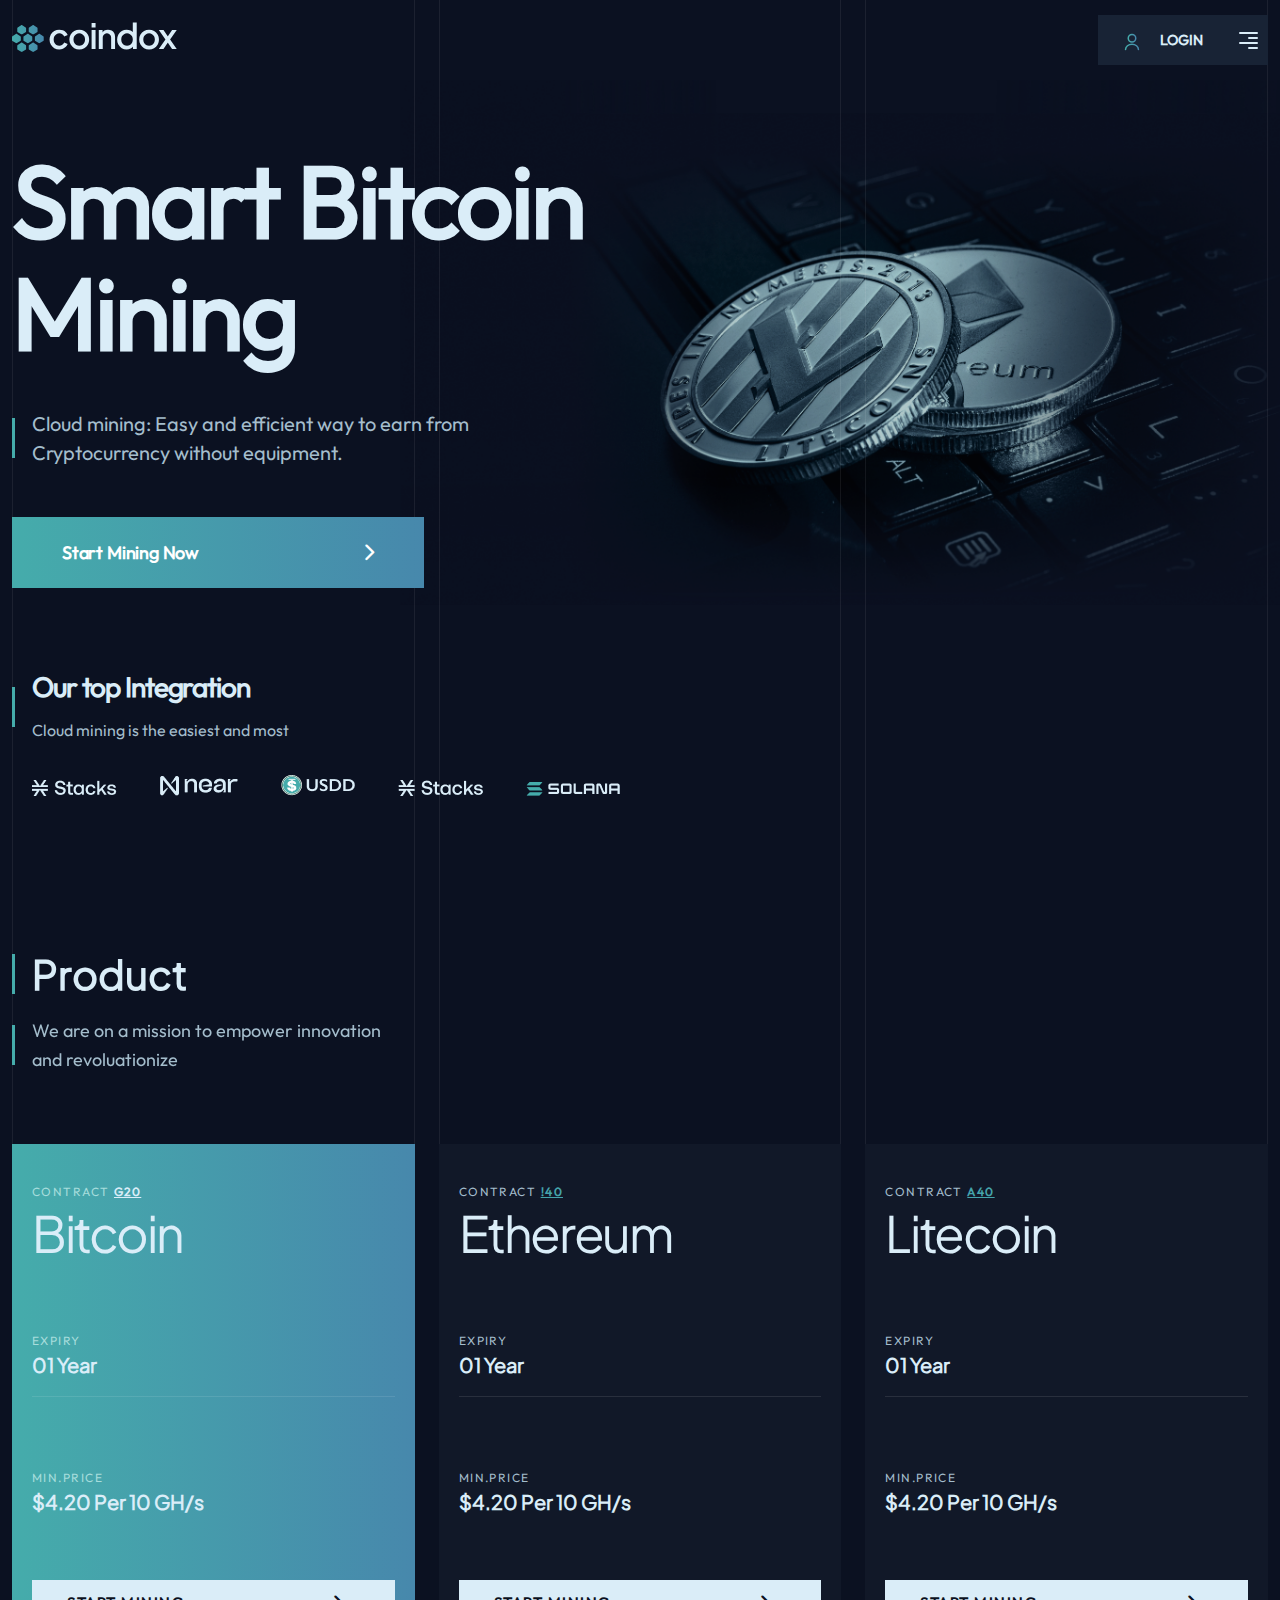
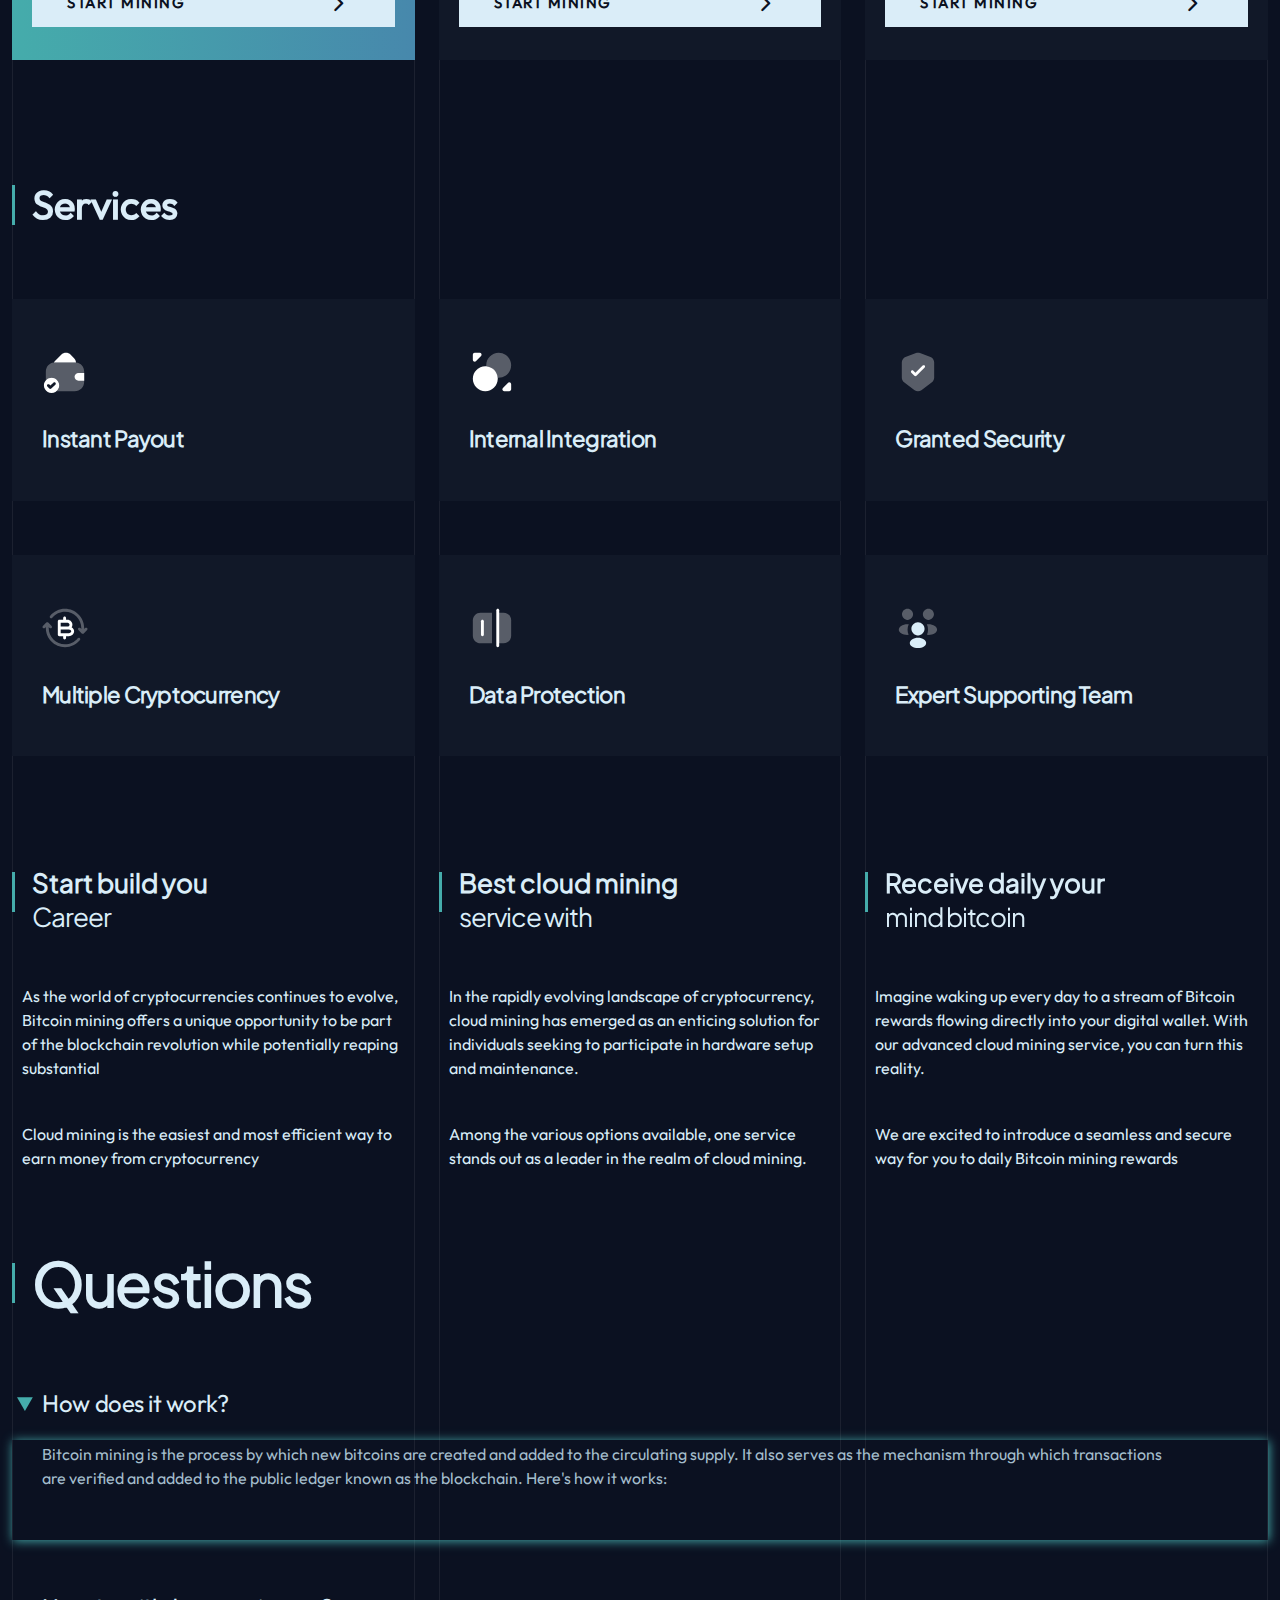
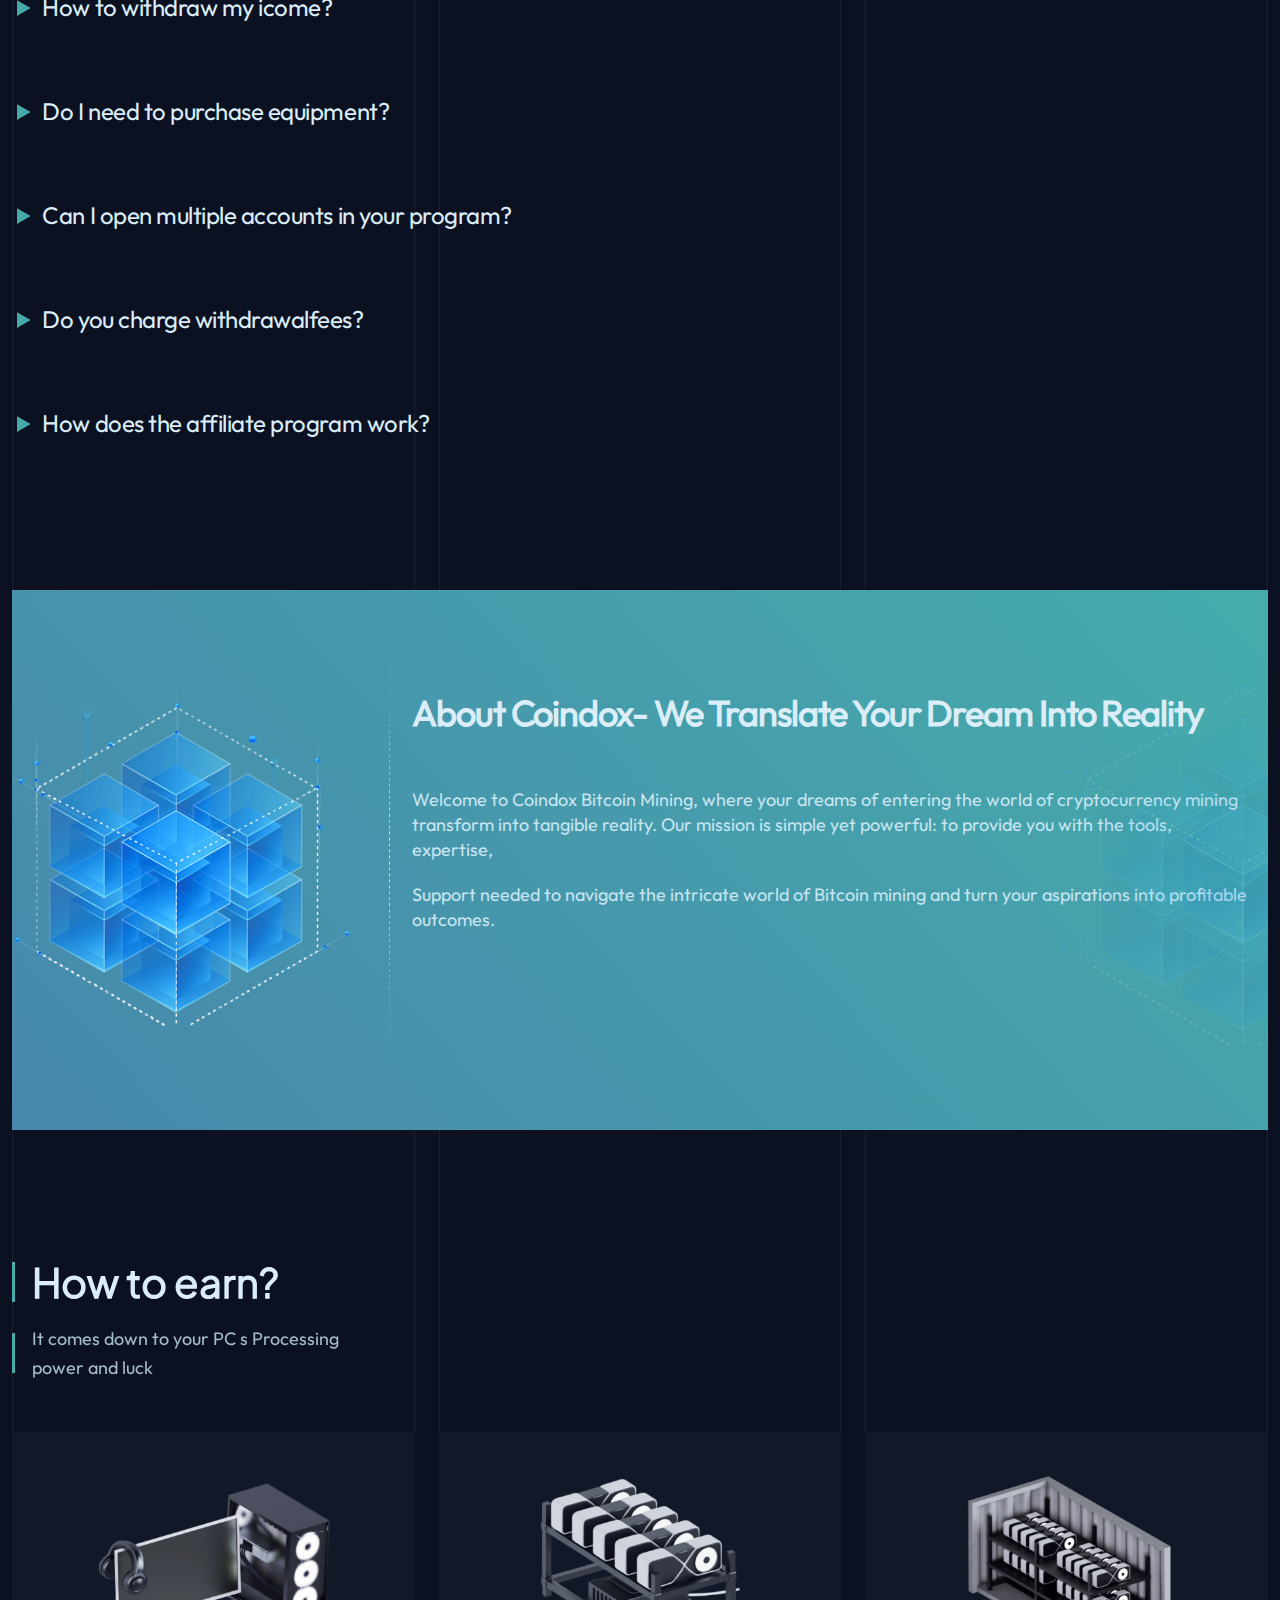
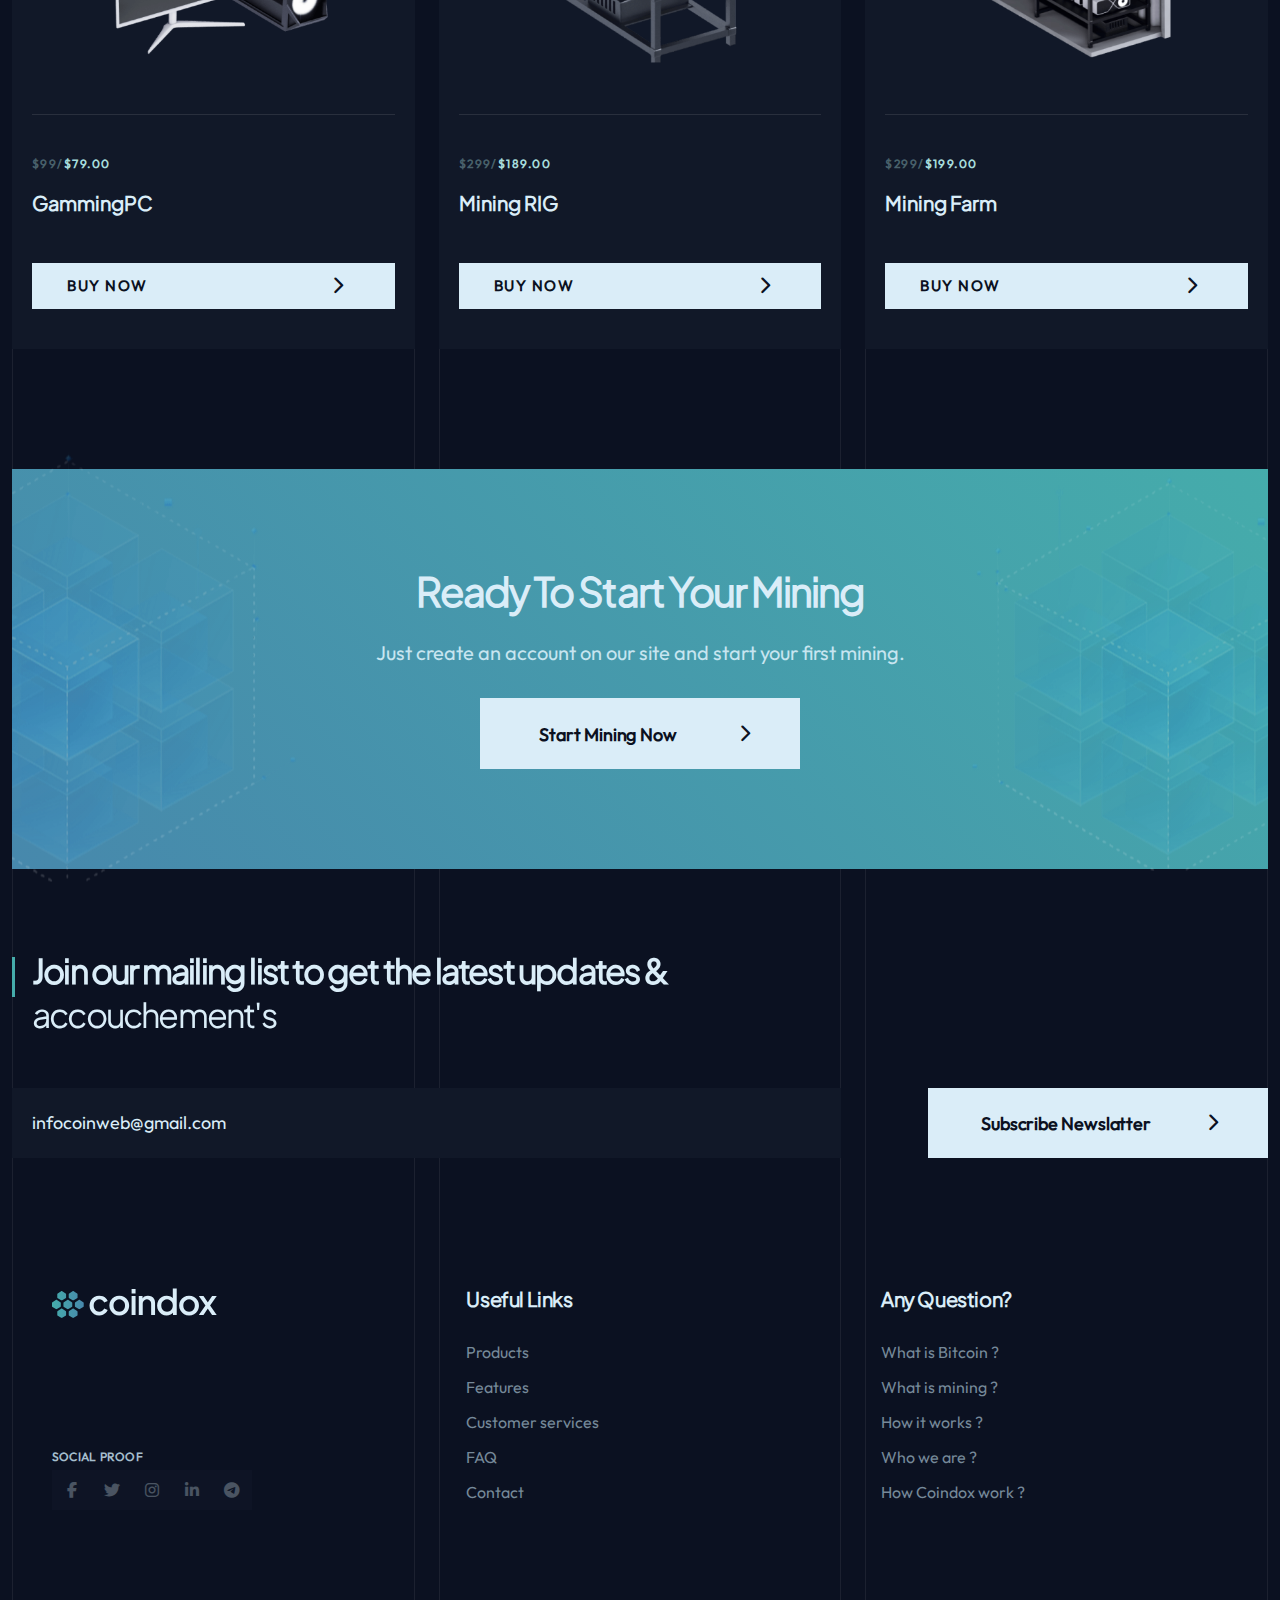
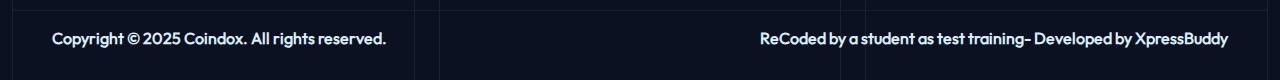
==== commit c5256cfd: "testing heigh:svh for mobile" ====
--- a/index.html
+++ b/index.html
@@ -71,7 +71,7 @@
 
                   <li><a href="#services">Services</a></li>
 
-                  <li><a href="#Products">Products</a></li>
+                  <li><a href="#products-link">Products</a></li>
 
                   <li><a href="#FAQ">FAQ</a></li>
 
@@ -242,7 +242,7 @@
             </div>
           </div>
         </section>
-        <section class="feature">
+        <section class="feature" id="features">
           <div class="feature-container">
             <div class="feature-blocks">
               <div class="block">
@@ -393,7 +393,7 @@
             </div>
           </div>
         </section>
-        <section id="#Products" class="products">
+        <section class="products" id="products-link">
           <div class="products-container">
             <div class="products-text">
               <h2 class="border-left fadein-up">How to earn?</h2>
@@ -518,18 +518,18 @@
               <div class="links">
                 <h3>Useful Links</h3>
                 <ul>
-                  <li><a href="/">Product</a></li>
-                  <li><a href="/">Features</a></li>
-                  <li><a href="/">Customer services</a></li>
-                  <li><a href="/">social Media</a></li>
+                  <li><a href="#products-link">Products</a></li>
+                  <li><a href="#features">Features</a></li>
+                  <li><a href="#services">Customer services</a></li>
+                  <li><a href="#FAQ">FAQ</a></li>
                   <li><a href="/">Contact</a></li>
                 </ul>
               </div>
               <div class="links">
                 <h3>Any Question?</h3>
                 <ul>
-                  <li><a href="/">Whate is Bitcoin ?</a></li>
-                  <li><a href="/">Whate is manning ?</a></li>
+                  <li><a href="/">What is Bitcoin ?</a></li>
+                  <li><a href="/">What is mining ?</a></li>
                   <li><a href="/">How it works ?</a></li>
                   <li><a href="/">Who we are ?</a></li>
                   <li><a href="/">How Coindox work ?</a></li>
@@ -541,7 +541,7 @@
           <div class="copy-rights">
             <div>Copyright © 2025 Coindox. All rights reserved.</div>
             <div>
-              ReCoded by a student as test traning- Developed by XpressBuddy
+              ReCoded by a student as test training- Developed by XpressBuddy
             </div>
           </div>
         </footer>
--- a/style.css
+++ b/style.css
@@ -14,9 +14,7 @@
   --text-color2: #212529;
   --gradient-color-from: #45acab;
   --gradient-color-to: #4788ac;
-
   --footer-gray: #768999;
-
   --bg-linear-gradient: linear-gradient(90deg, #45acab, #4788ac);
   --bg-linear-gradient2: linear-gradient(227deg, #45acab, #4788ac);
 }
@@ -24,7 +22,6 @@
   text-decoration: none;
   color: var(--primary-color);
 }
-
 body {
   margin: 0;
   padding: 0;
@@ -259,7 +256,6 @@
 }
 
 .header-wraper {
-  width: 100%;
   height: 80px;
   display: flex;
   justify-content: space-between;
@@ -374,7 +370,8 @@
  */
 
 #sidebar {
-  height: 100dvh;
+  height: 100vh;
+  height: 100svh;
   width: 310px;
   padding: 0px 20px 250px 20px;
   margin-bottom: 50px;
@@ -413,6 +410,7 @@
     border: 2px solid rgba(150, 144, 162, 0.09);
     padding: 15px;
     margin: 50px 0px 20px 0px;
+    color: white;
     background-color: #111828;
     &:focus {
       outline: 2px solid #45acab;
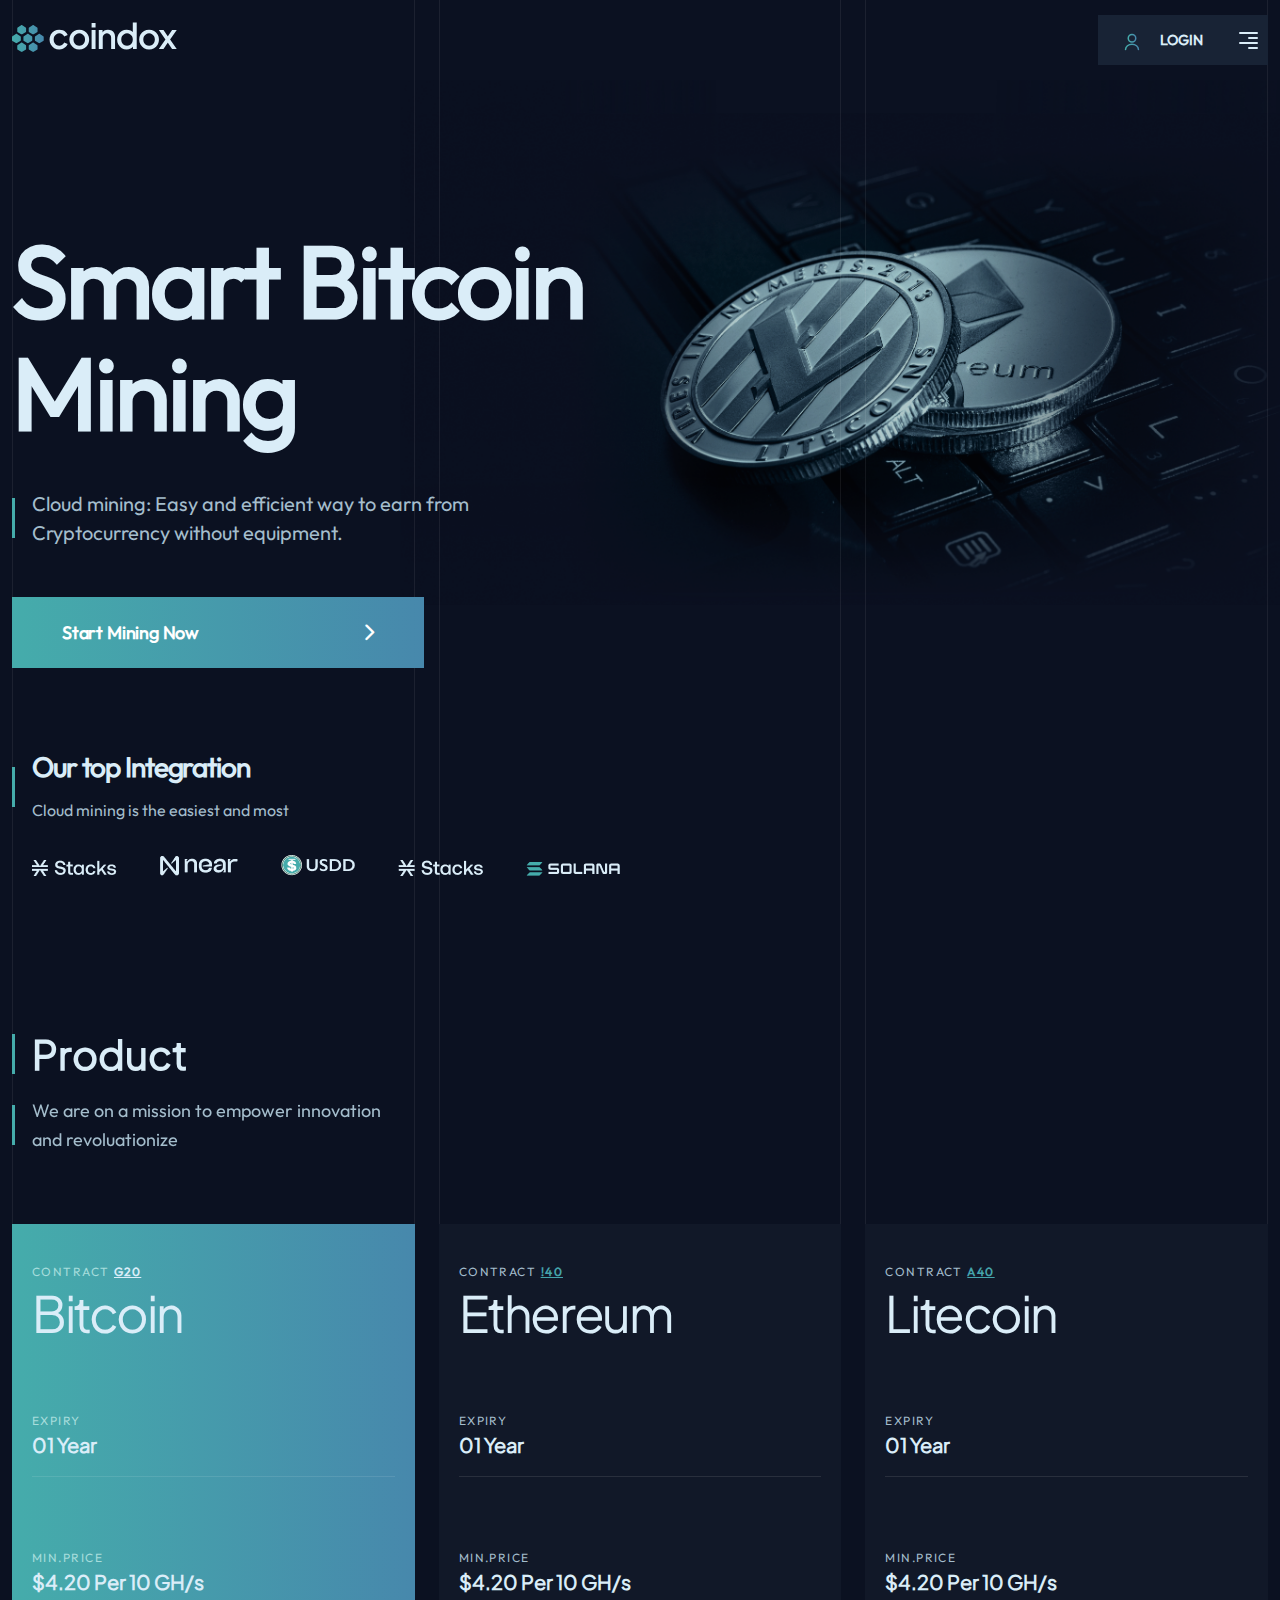
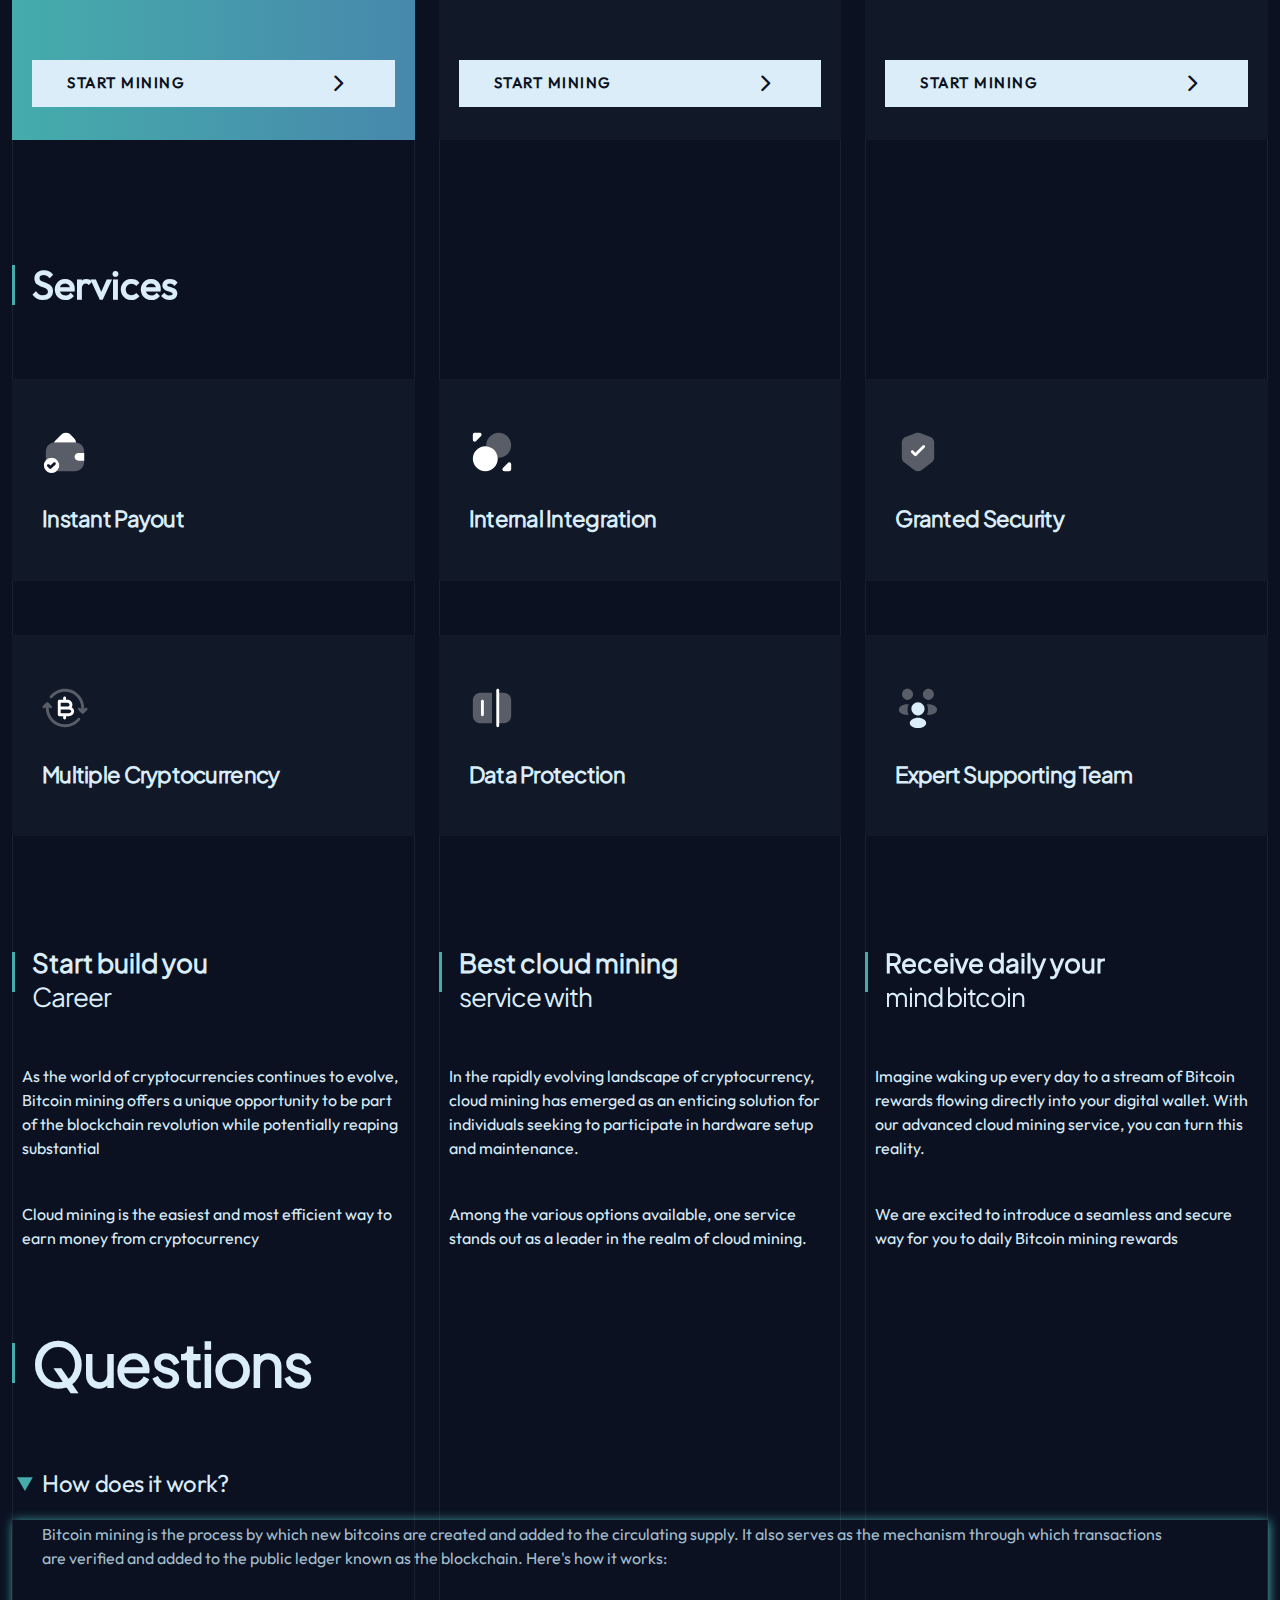
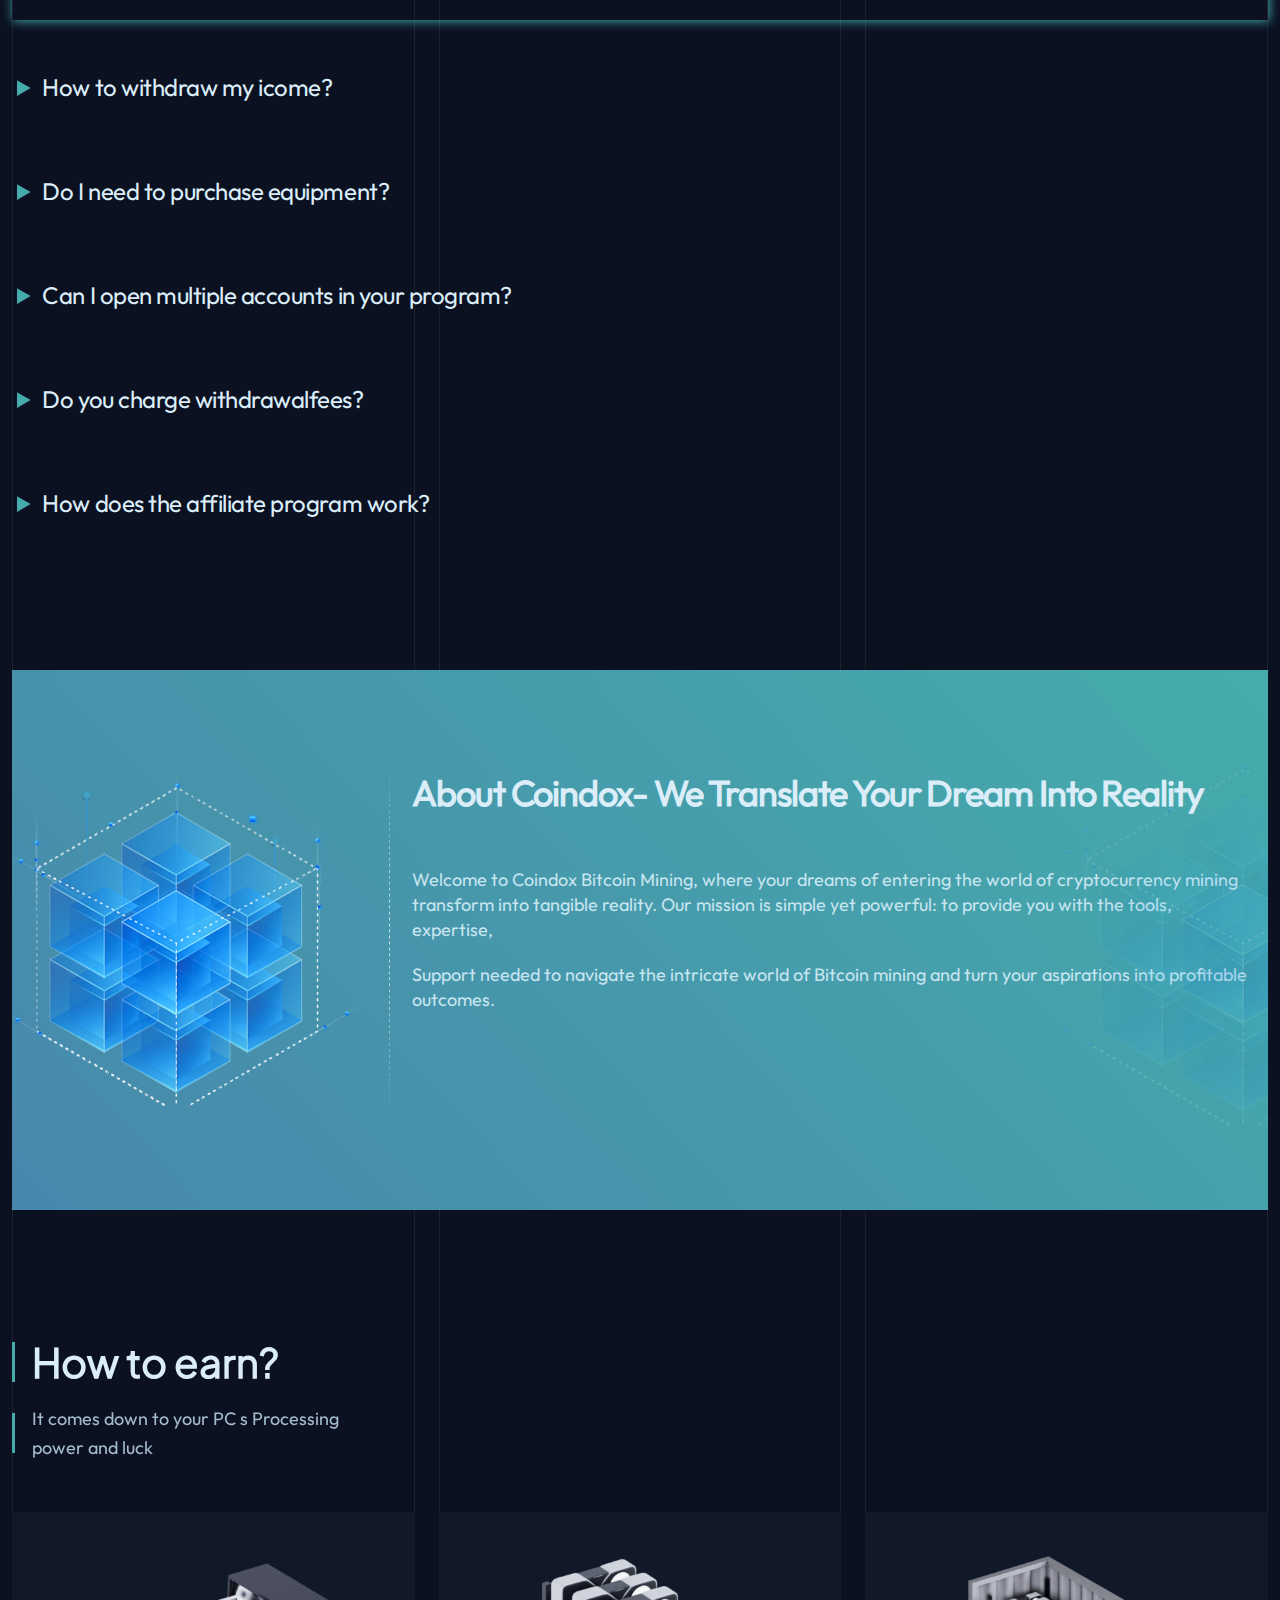
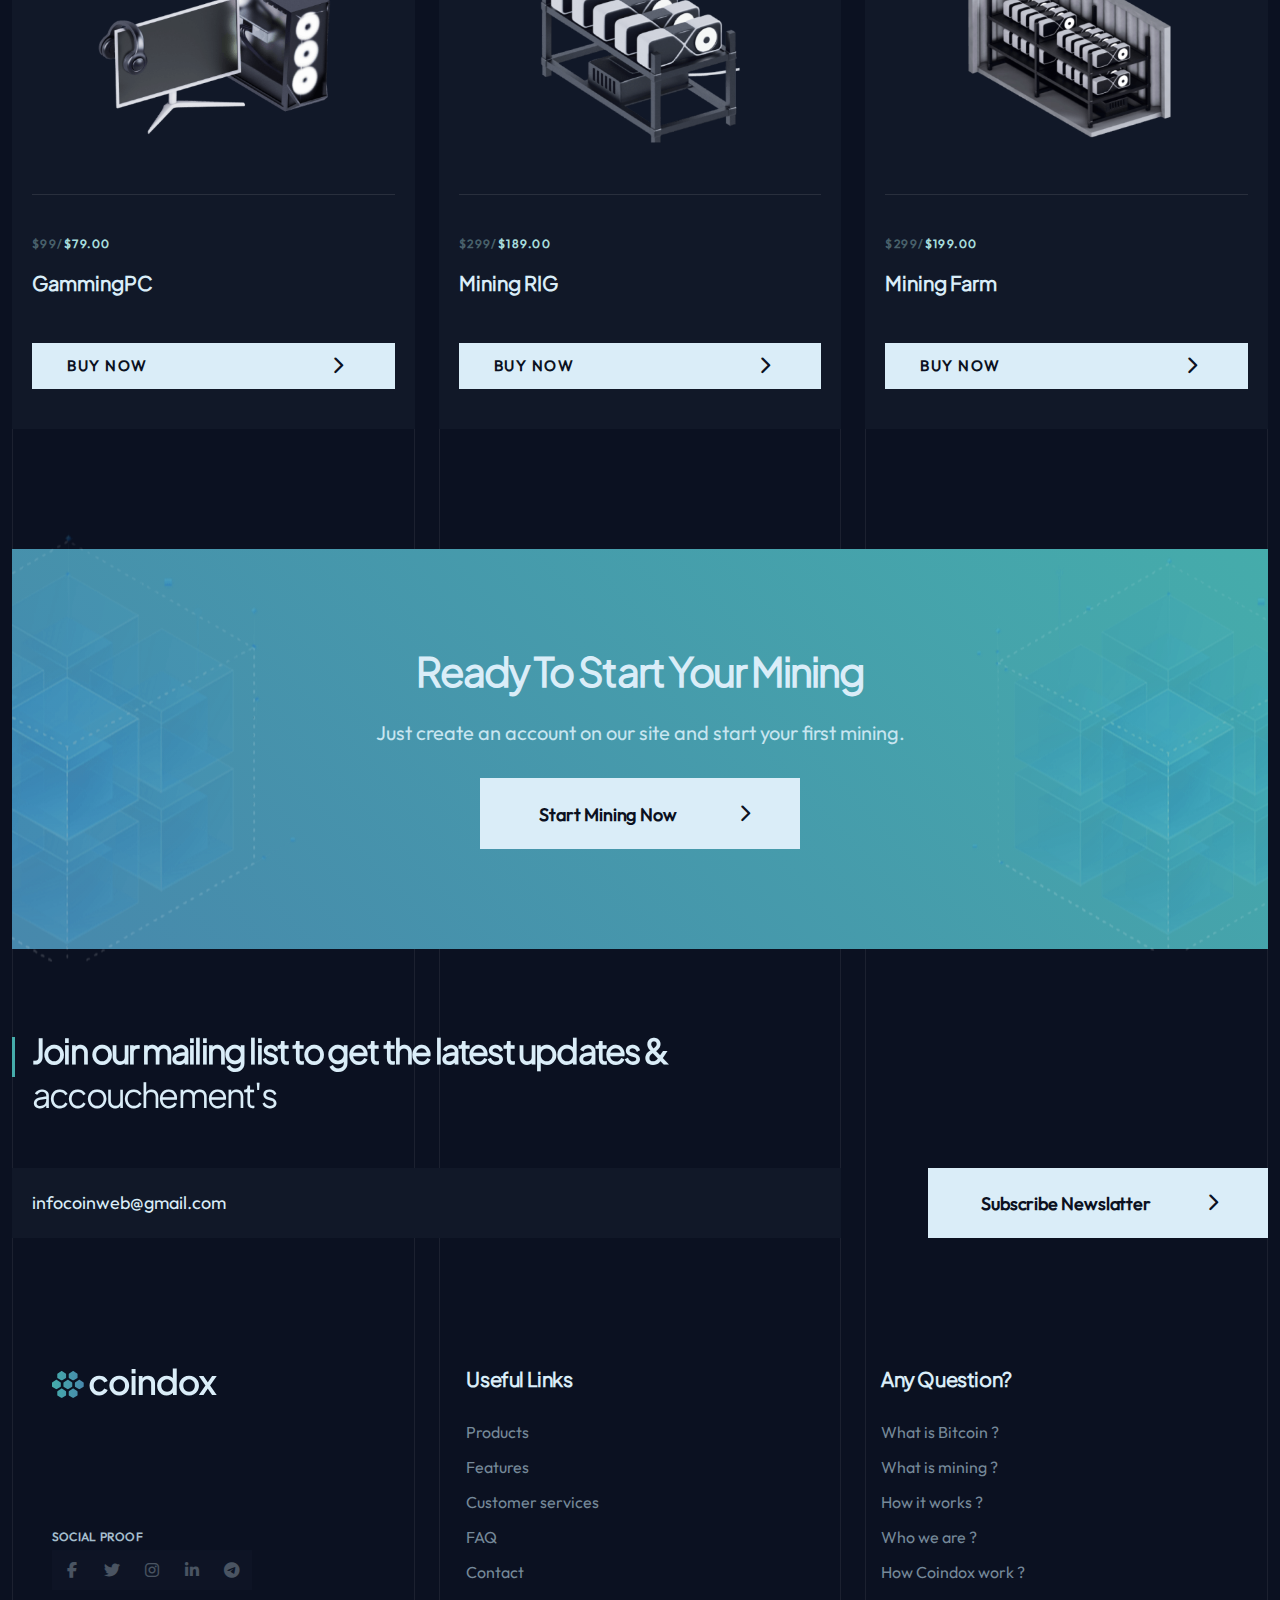
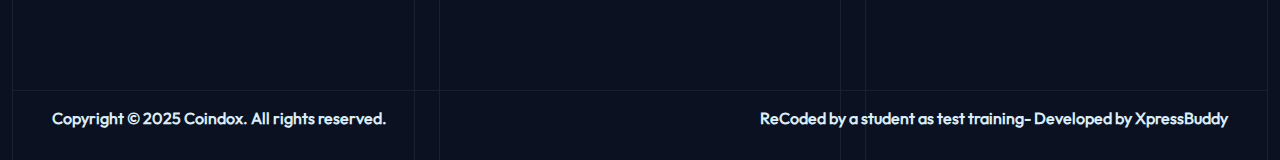
==== commit 0bd86f95: "test- fixing the height" ====
--- a/index.html
+++ b/index.html
@@ -303,8 +303,8 @@
             </div>
             <div class="FAQ">
               <details open>
-                <summary>How does it work?</summary>
-                <p>
+                <summary class="fadein-up">How does it work?</summary>
+                <p class="fadein-up">
                   Bitcoin mining is the process by which new bitcoins are
                   created and added to the circulating supply. It also serves as
                   the mechanism through which transactions are verified and
@@ -313,7 +313,7 @@
                 </p>
               </details>
               <details name="q">
-                <summary>How to withdraw my icome?</summary>
+                <summary class="fadein-up">How to withdraw my icome?</summary>
                 <p>
                   Withdrawing your Bitcoin mining income involves several steps
                   to ensure the safe and proper transfer of your earnings.
@@ -321,7 +321,9 @@
                 </p>
               </details>
               <details name="q">
-                <summary>Do I need to purchase equipment?</summary>
+                <summary class="fadein-up">
+                  Do I need to purchase equipment?
+                </summary>
                 <p>
                   Yes, if you want to engage in Bitcoin mining, you will
                   generally need to purchase specialized equipment known as
@@ -331,14 +333,18 @@
                 </p>
               </details>
               <details name="q">
-                <summary>Can I open multiple accounts in your program?</summary>
+                <summary class="fadein-up">
+                  Can I open multiple accounts in your program?
+                </summary>
                 <p>
                   I am not affiliated with any specific Bitcoin mining program,
                   but I can provide general guidance.
                 </p>
               </details>
               <details name="q">
-                <summary>Do you charge withdrawalfees?</summary>
+                <summary class="fadein-up">
+                  Do you charge withdrawalfees?
+                </summary>
                 <p>
                   I do not charge any fees myself, as I am a text-based AI model
                   developed by OpenAI. However, when it comes to cryptocurrency
@@ -349,7 +355,9 @@
               </details>
             </div>
             <details name="q">
-              <summary>How does the affiliate program work?</summary>
+              <summary class="fadein-up">
+                How does the affiliate program work?
+              </summary>
               <p>
                 Affiliate programs are marketing strategies that reward
                 individuals or entities (affiliates) for bringing in new
--- a/fonts.css
+++ b/fonts.css
@@ -17,12 +17,11 @@
     display: flex;
     justify-content: space-between;
     /*     width: min(1294px, 98%);
+    
  */
+
     width: min(calc(100% - 1.5rem), 1294px);
-
-    /*     display: grid;
-    grid-column: 2 / 3;
-    grid-template-columns: subgrid; */
+    overflow-x: hidden;
 
     background-color: #111828;
     z-index: 100;
@@ -46,7 +45,7 @@
 @keyframes fadein-up {
   0% {
     opacity: 0;
-    transform: translateY(100px);
+    transform: translateY(150px);
   }
 
   100% {
--- a/style.css
+++ b/style.css
@@ -33,6 +33,7 @@
   background-color: #0b1121;
   position: relative;
   display: block;
+  overflow-x: hidden;
 }
 
 .centered-grid {
@@ -371,9 +372,9 @@
 
 #sidebar {
   height: 100vh;
-  height: 100svh;
+  height: 100dvh;
   width: 310px;
-  padding: 0px 20px 250px 20px;
+  padding: 150px 20px 100px 20px;
   margin-bottom: 50px;
   box-shadow: -2px 0px 20px -5px rgba(255, 255, 255, 0.1);
   background-color: var(--bg-color);
@@ -464,7 +465,7 @@
 section.hero {
   grid-column: 2 / 3;
   display: flex;
-  /* align-items: center; */
+  /*  align-items: center; */
   min-height: 475px;
 }
 
@@ -472,6 +473,7 @@
   padding-top: 35px;
 }
 .hero-bitcoin-text {
+  margin-top: 80px;
   h1.title {
     color: var(--h1-color);
     font-size: 50px;
@@ -1079,6 +1081,9 @@
       font-size: 20px;
       letter-spacing: -0.4px;
       line-height: 1.1;
+      animation: fadein-up ease forwards;
+      animation-timeline: view();
+      animation-range: entry entry 400px;
     }
     ul {
       list-style: none;
@@ -1090,6 +1095,9 @@
         position: relative;
         color: var(--footer-gray);
         transition: 0.3s ease;
+        animation: fadein-up ease forwards;
+        animation-timeline: view();
+        animation-range: entry entry 400px;
       }
       a:hover {
         color: var(--primary-color);
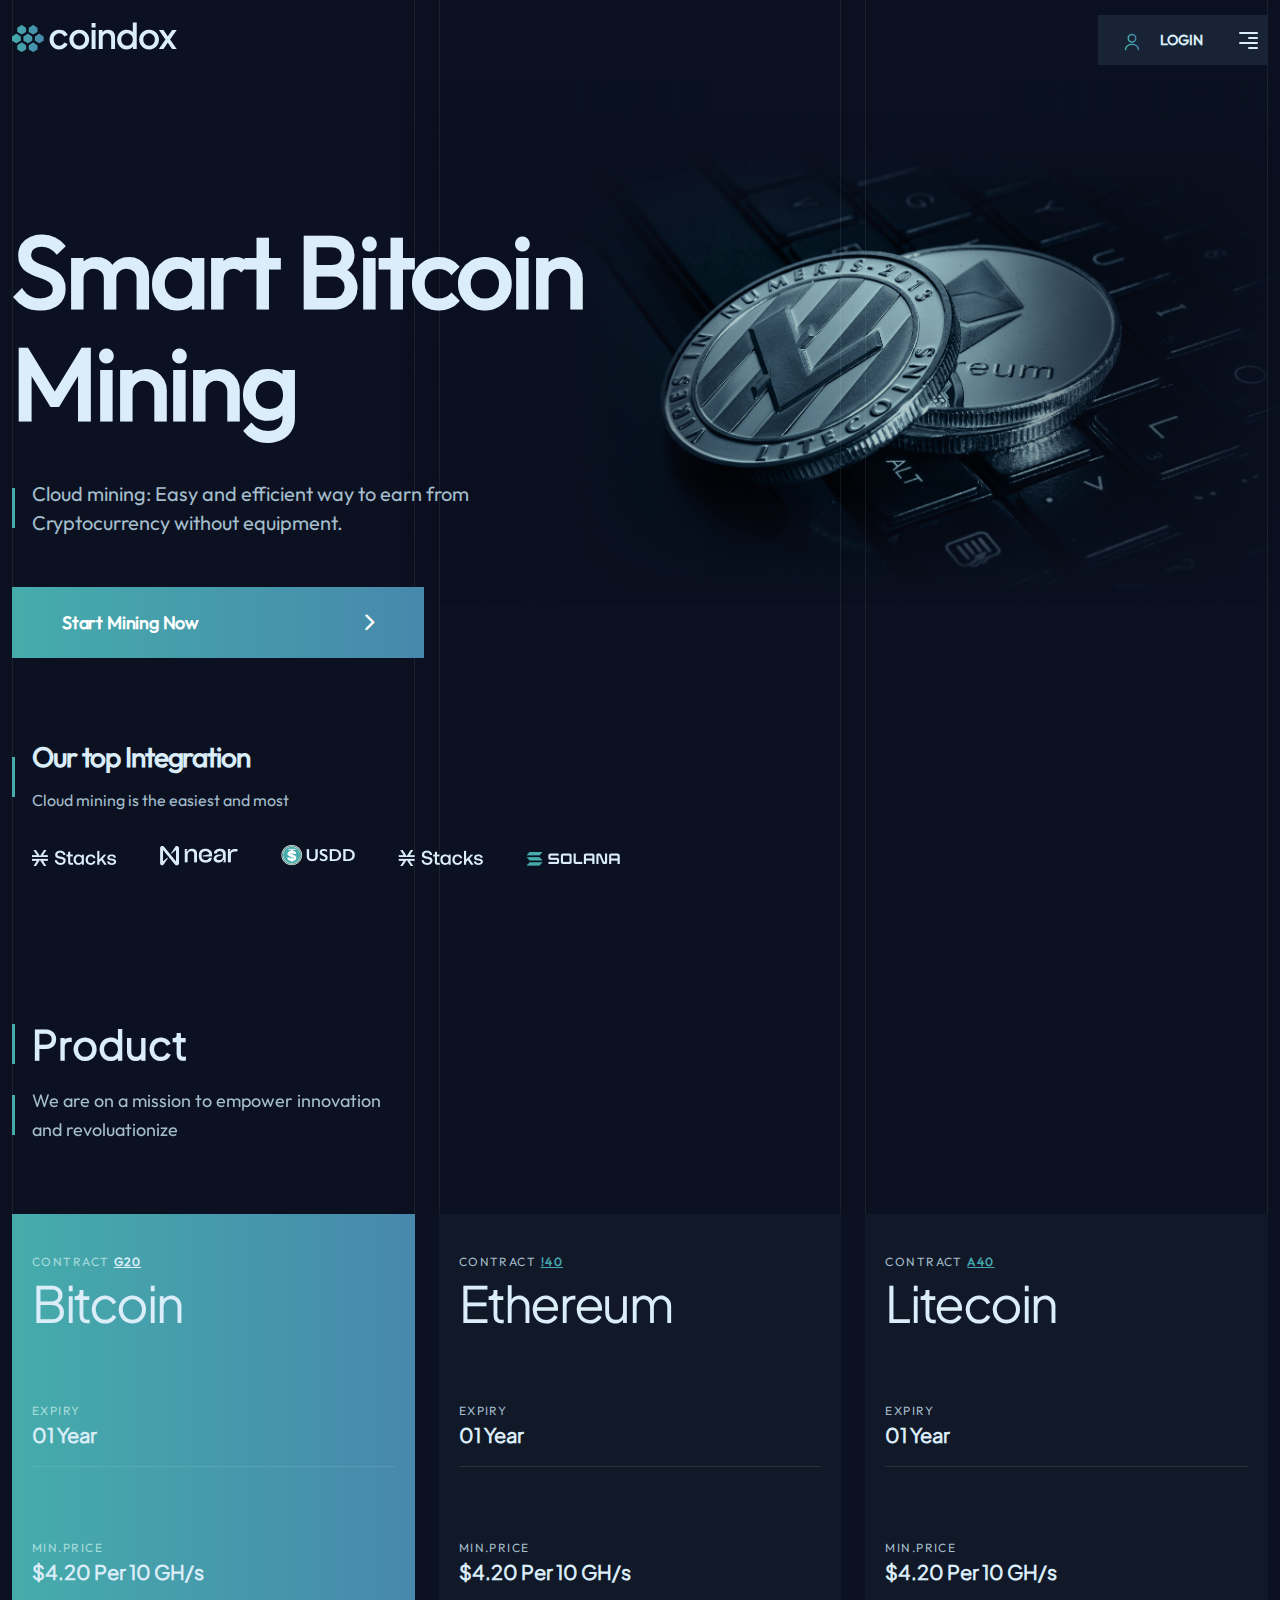
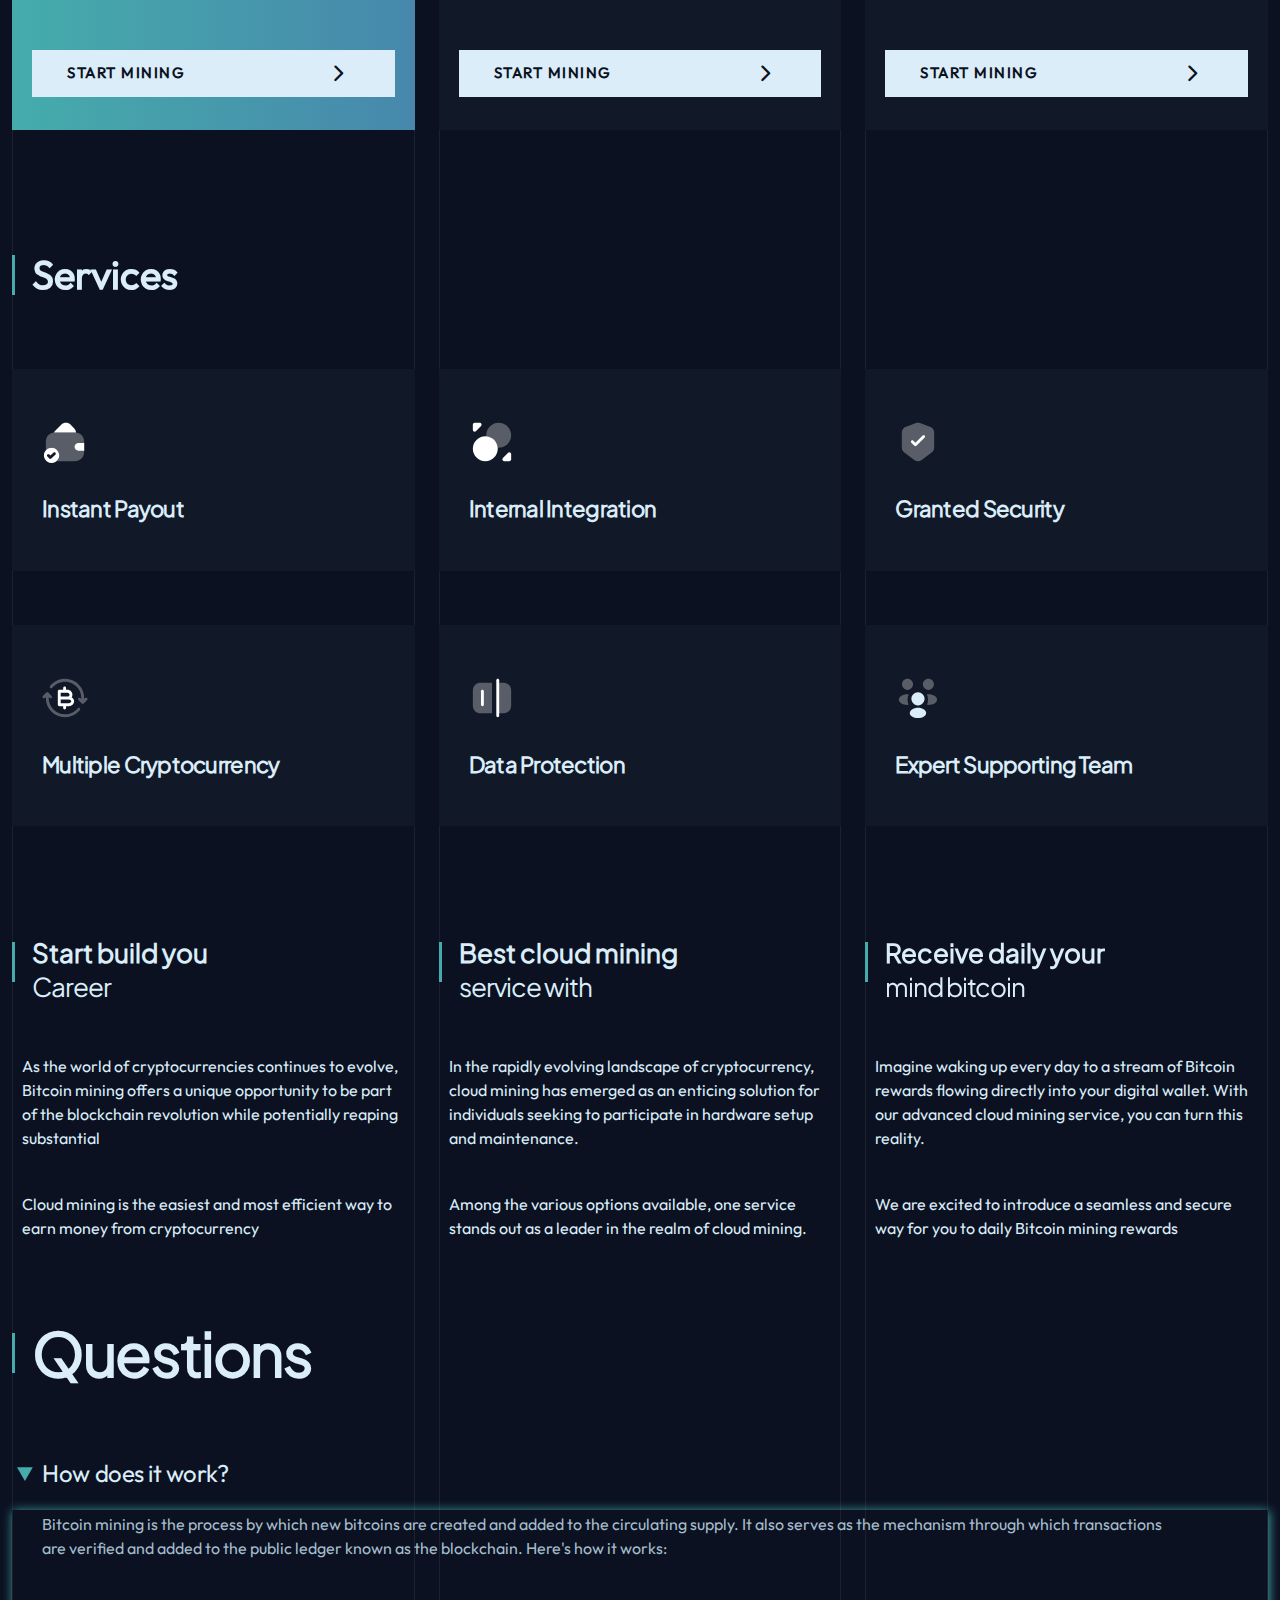
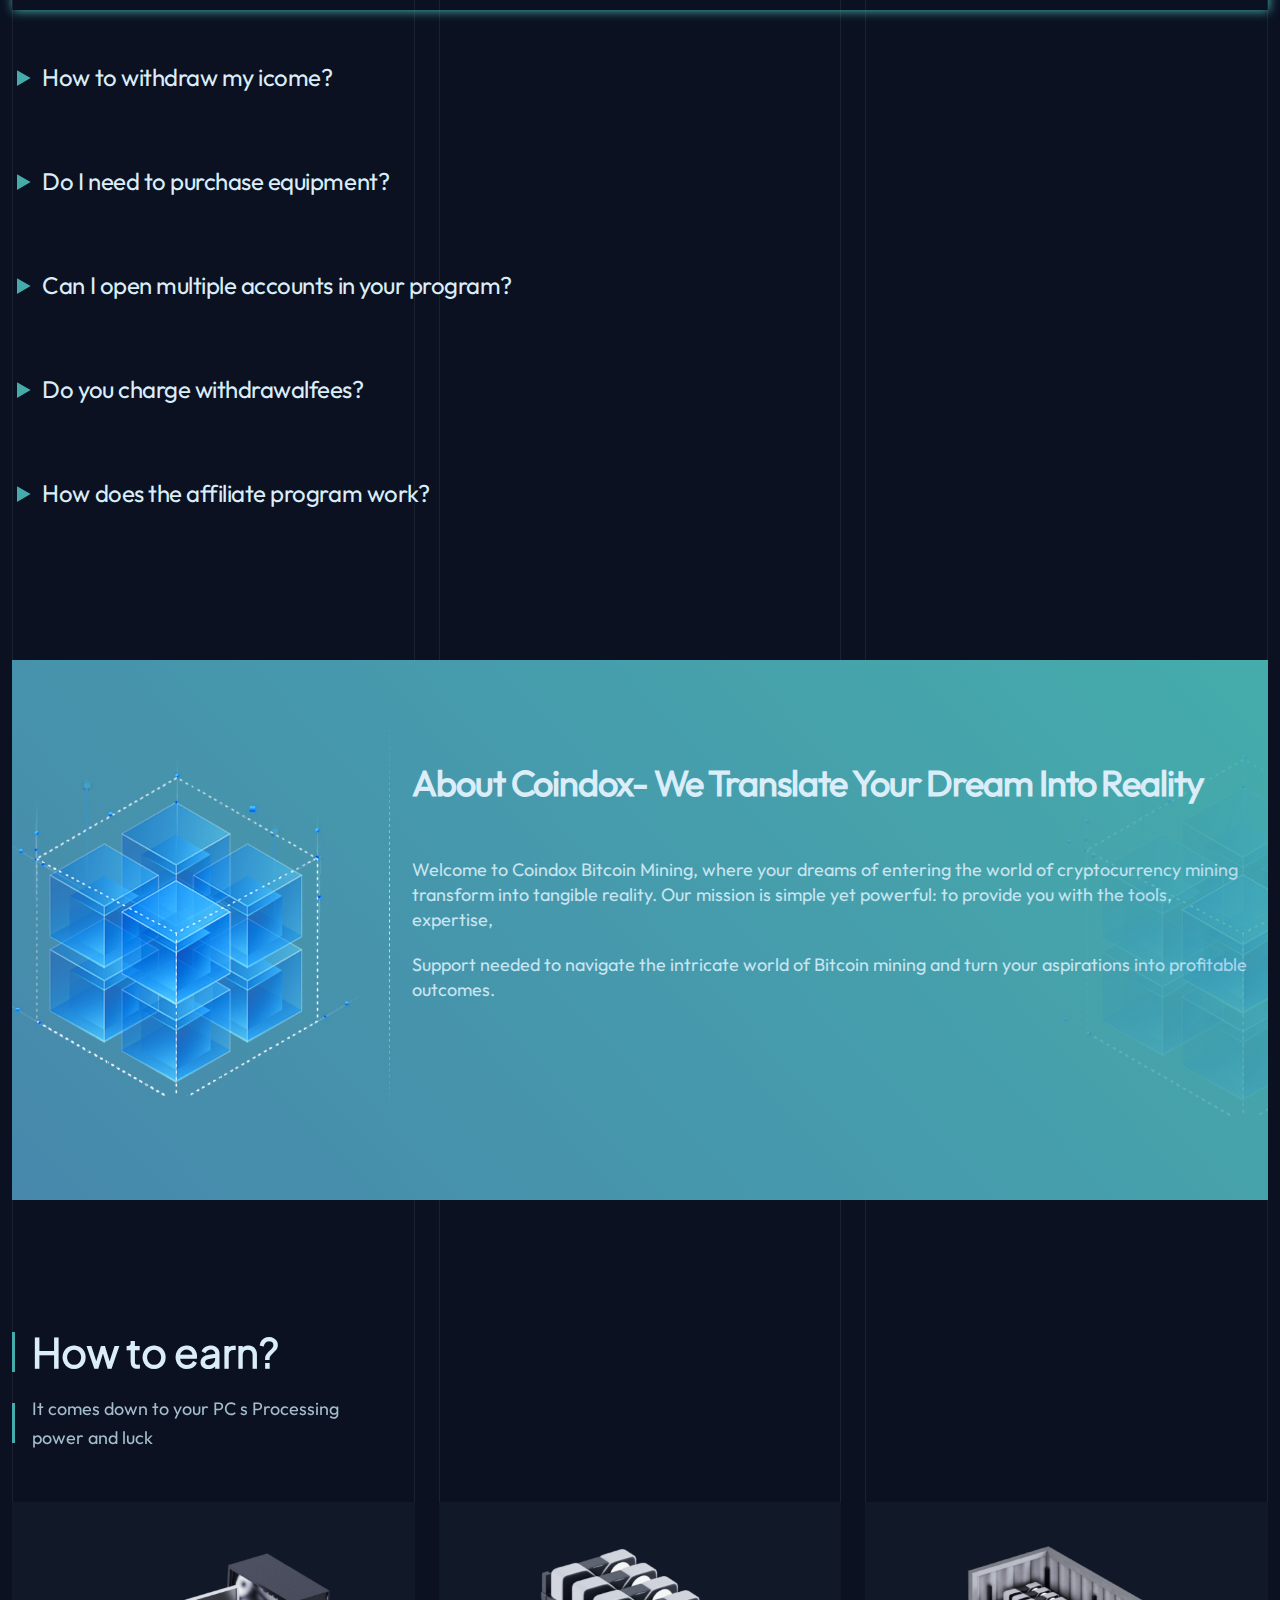
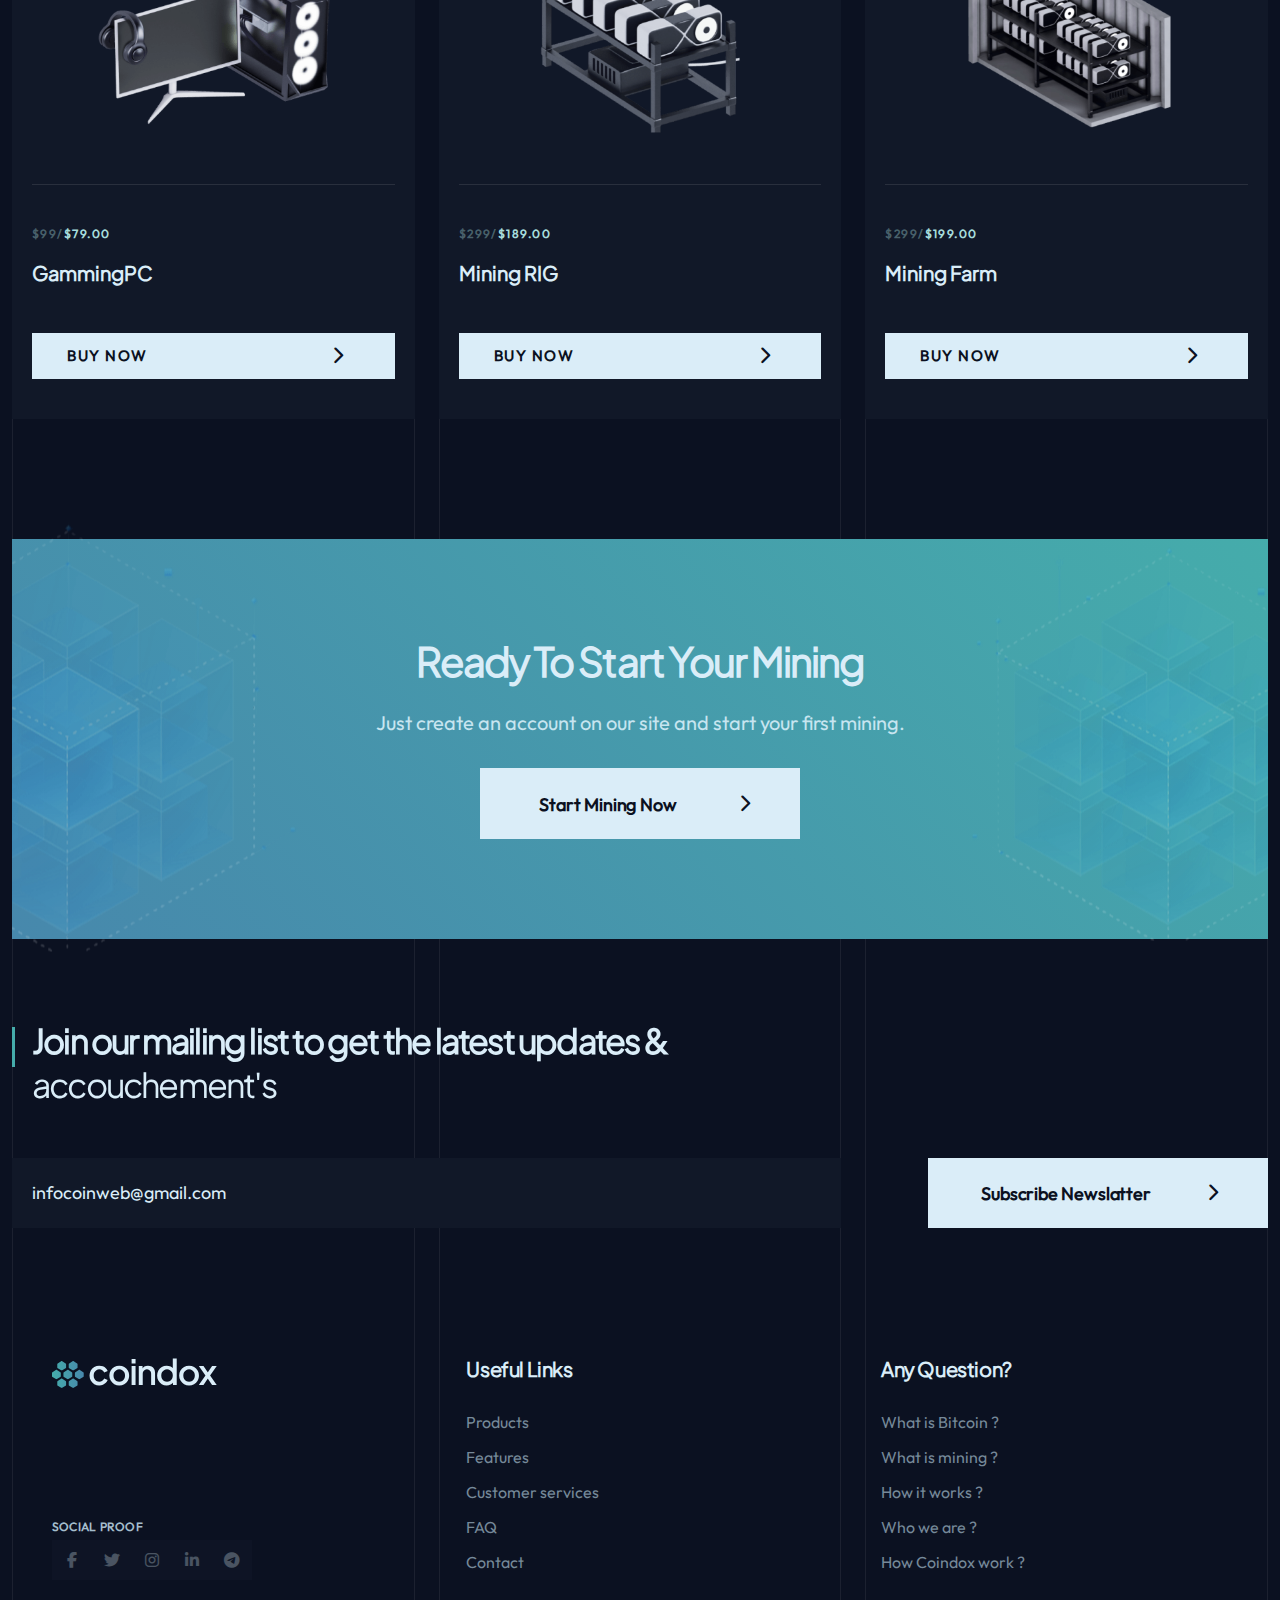
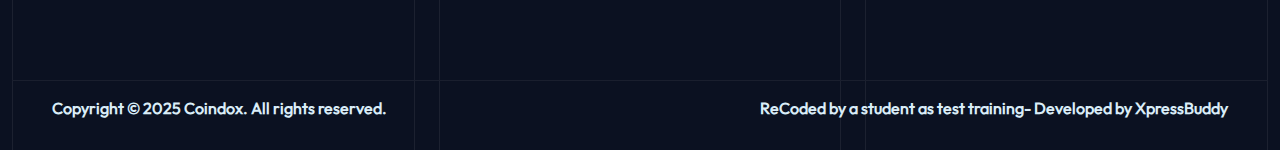
==== commit c1df6a11: "add contact-page" ====
--- a/index.html
+++ b/index.html
@@ -75,7 +75,7 @@
 
                   <li><a href="#FAQ">FAQ</a></li>
 
-                  <li><a href="#contact">Contact</a></li>
+                  <li><a href="./contact.html">Contact</a></li>
                 </ul>
               </div>
             </div>
@@ -113,9 +113,9 @@
           <div class="brands-container">
             <div class="brands">
               <div class="brands-1 border-left">
-                <h3 class="fadein-up">Our top Integration</h3>
-
-                <p class="fadein-up">Cloud mining is the easiest and most</p>
+                <h3>Our top Integration</h3>
+
+                <p>Cloud mining is the easiest and most</p>
               </div>
               <div class="brands-2">
                 <a class="brands-item" href="#"
@@ -530,7 +530,7 @@
                   <li><a href="#features">Features</a></li>
                   <li><a href="#services">Customer services</a></li>
                   <li><a href="#FAQ">FAQ</a></li>
-                  <li><a href="/">Contact</a></li>
+                  <li><a href="./contact.html">Contact</a></li>
                 </ul>
               </div>
               <div class="links">
--- a/fonts.css
+++ b/fonts.css
@@ -14,28 +14,18 @@
 @keyframes fadein {
   to {
     position: fixed;
-    display: flex;
-    justify-content: space-between;
-    /*     width: min(1294px, 98%);
-    
- */
+    right: 12px;
+    left: 12px;
+    padding-left: 1%;
+    padding-right: 2%;
+    max-width: 100%;
 
-    width: min(calc(100% - 1.5rem), 1294px);
-    overflow-x: hidden;
-
+    /* width: min(calc(100% - 1.5rem), 1294px); */
+    /* overflow-x: hidden; */
     background-color: #111828;
     z-index: 100;
   }
 }
-/* @keyframes fadein-header {
-  to {
-    
-    grid-column: 2 / 3;
-    
-
-  }
-}
- */
 .fadein-up {
   animation: fadein-up ease forwards;
   animation-timeline: view();
--- a/style.css
+++ b/style.css
@@ -109,7 +109,8 @@
     .block,
     .zone,
     .social,
-    .links {
+    .links,
+    .contact-page-part-2 > div {
       max-width: 330px;
       width: 50%;
       /* flex: 0 0 auto; */
@@ -153,7 +154,8 @@
     .block,
     .zone,
     .social,
-    .links {
+    .links,
+    .contact-page-part-2 > div {
       /* width: clamp(31.65%, 31.65%, 32.4%); */
       width: 31.65%;
       max-width: 33%;
@@ -473,7 +475,7 @@
   padding-top: 35px;
 }
 .hero-bitcoin-text {
-  margin-top: 80px;
+  margin-top: 70px;
   h1.title {
     color: var(--h1-color);
     font-size: 50px;
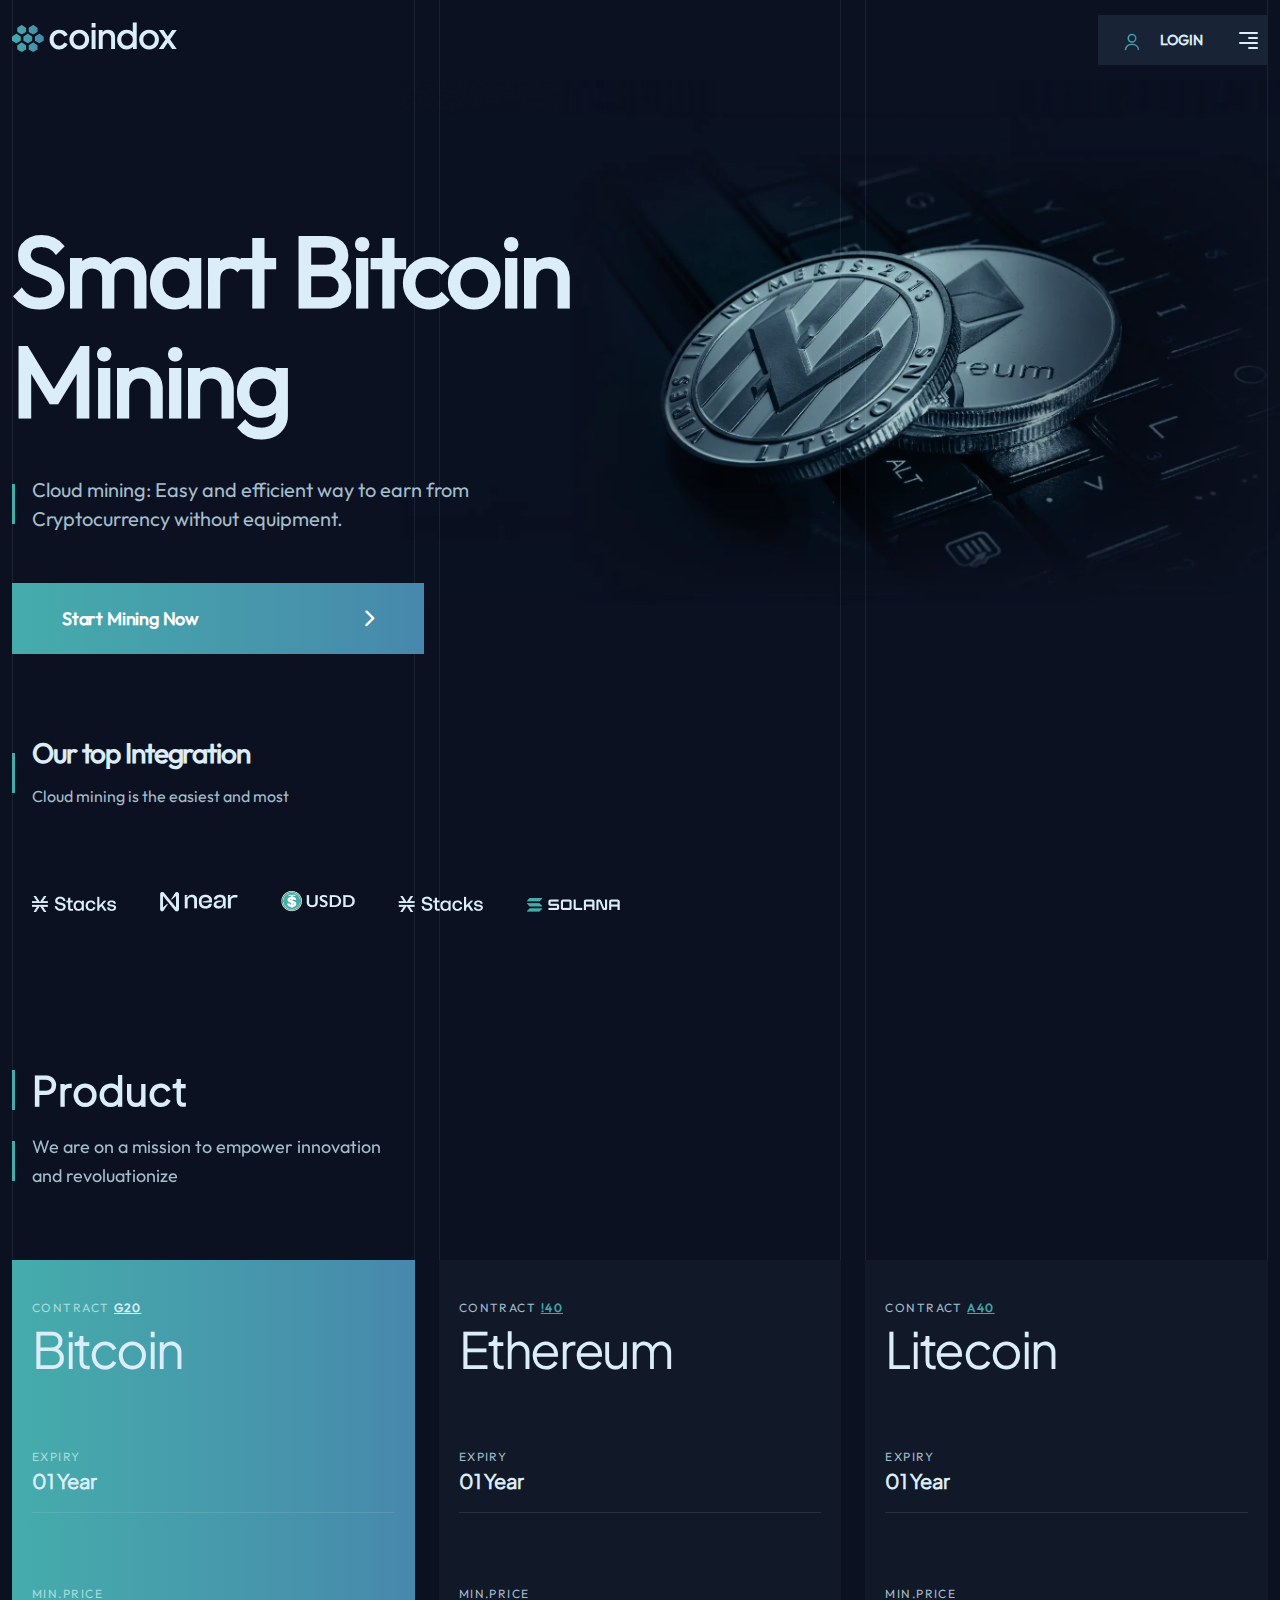
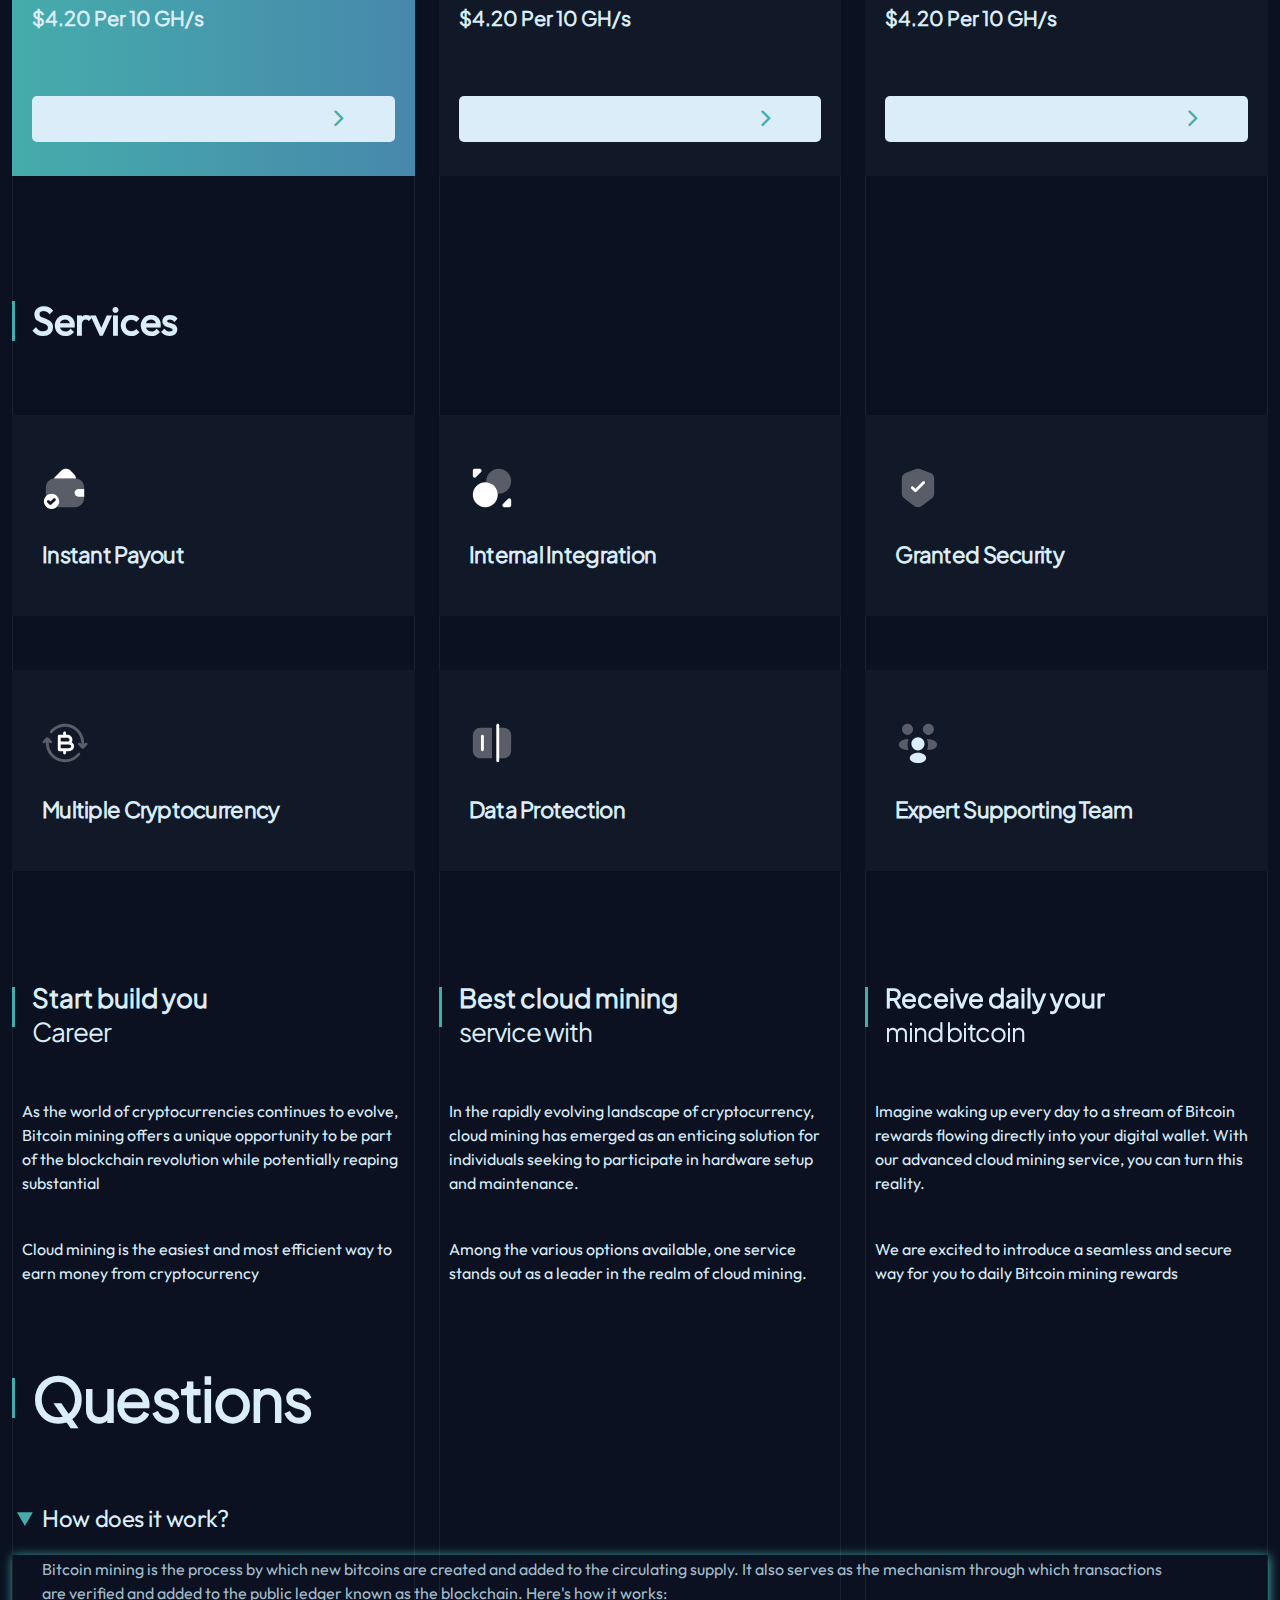
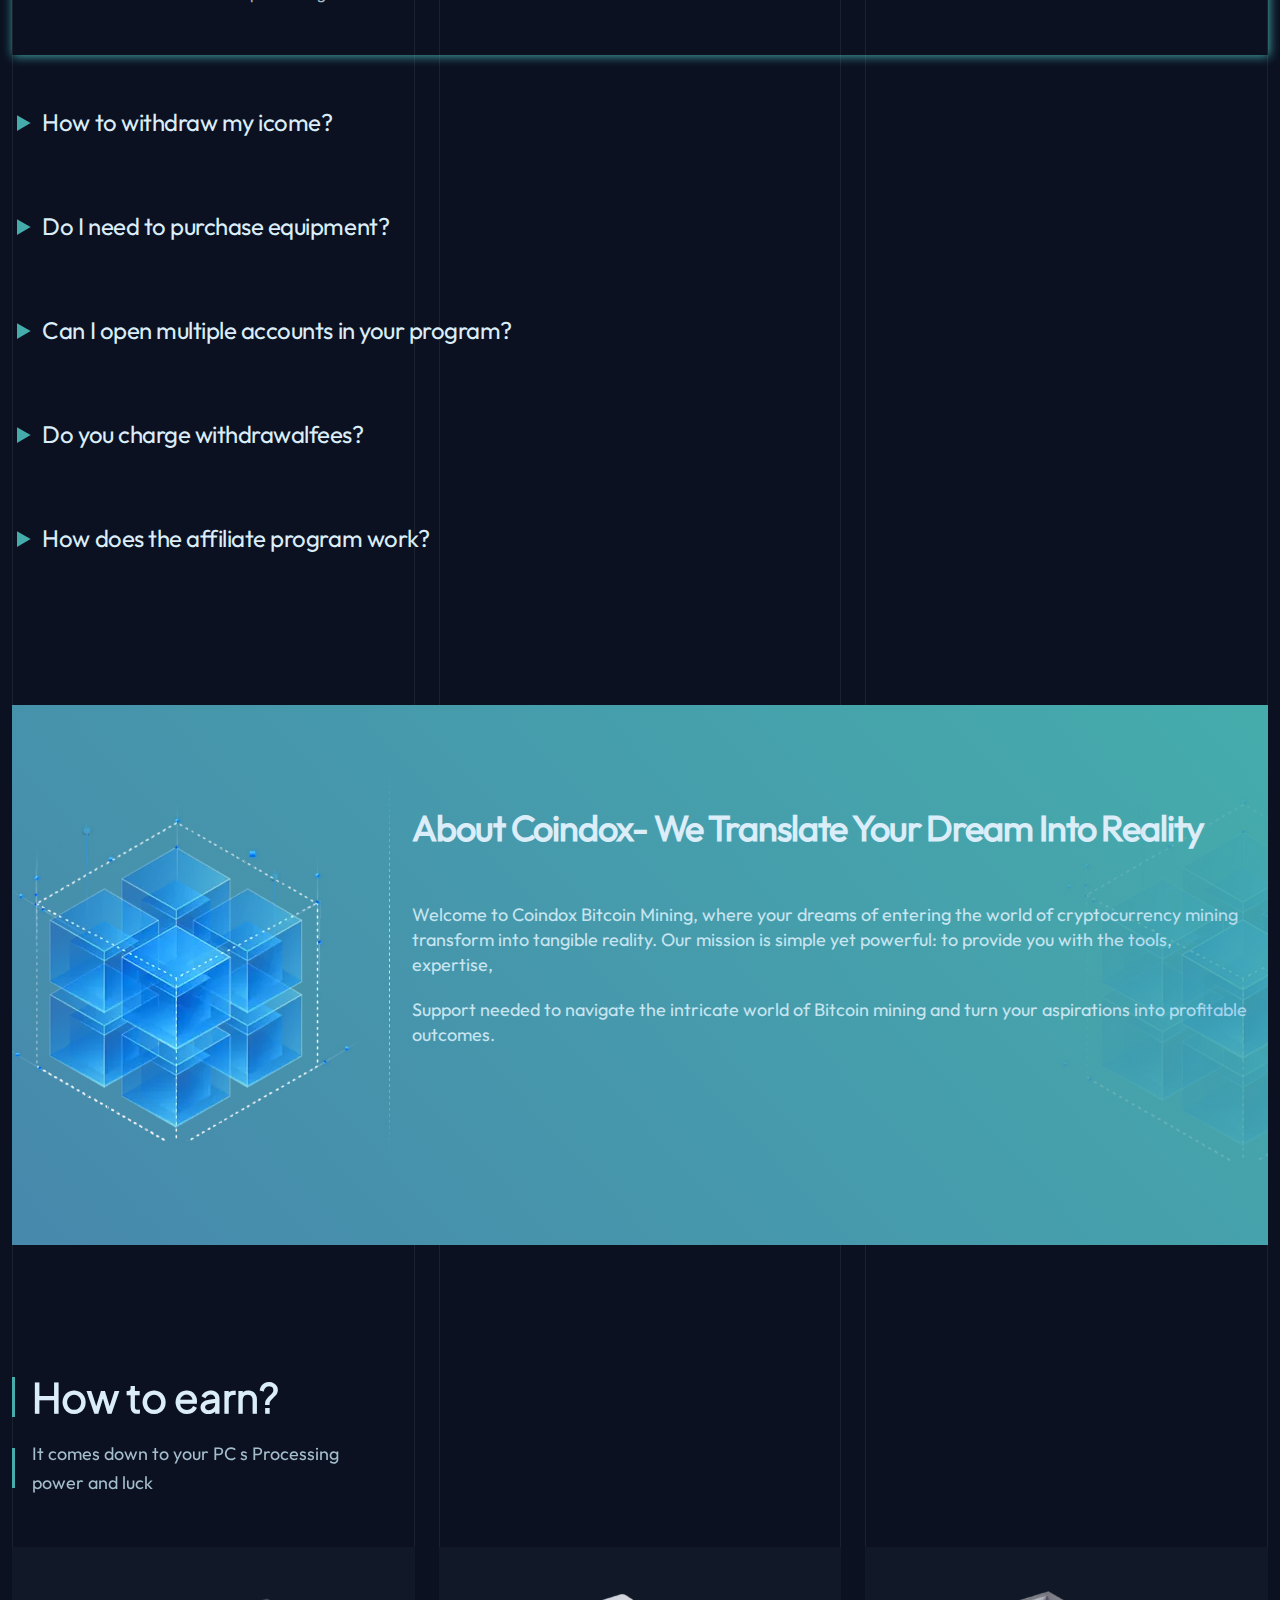
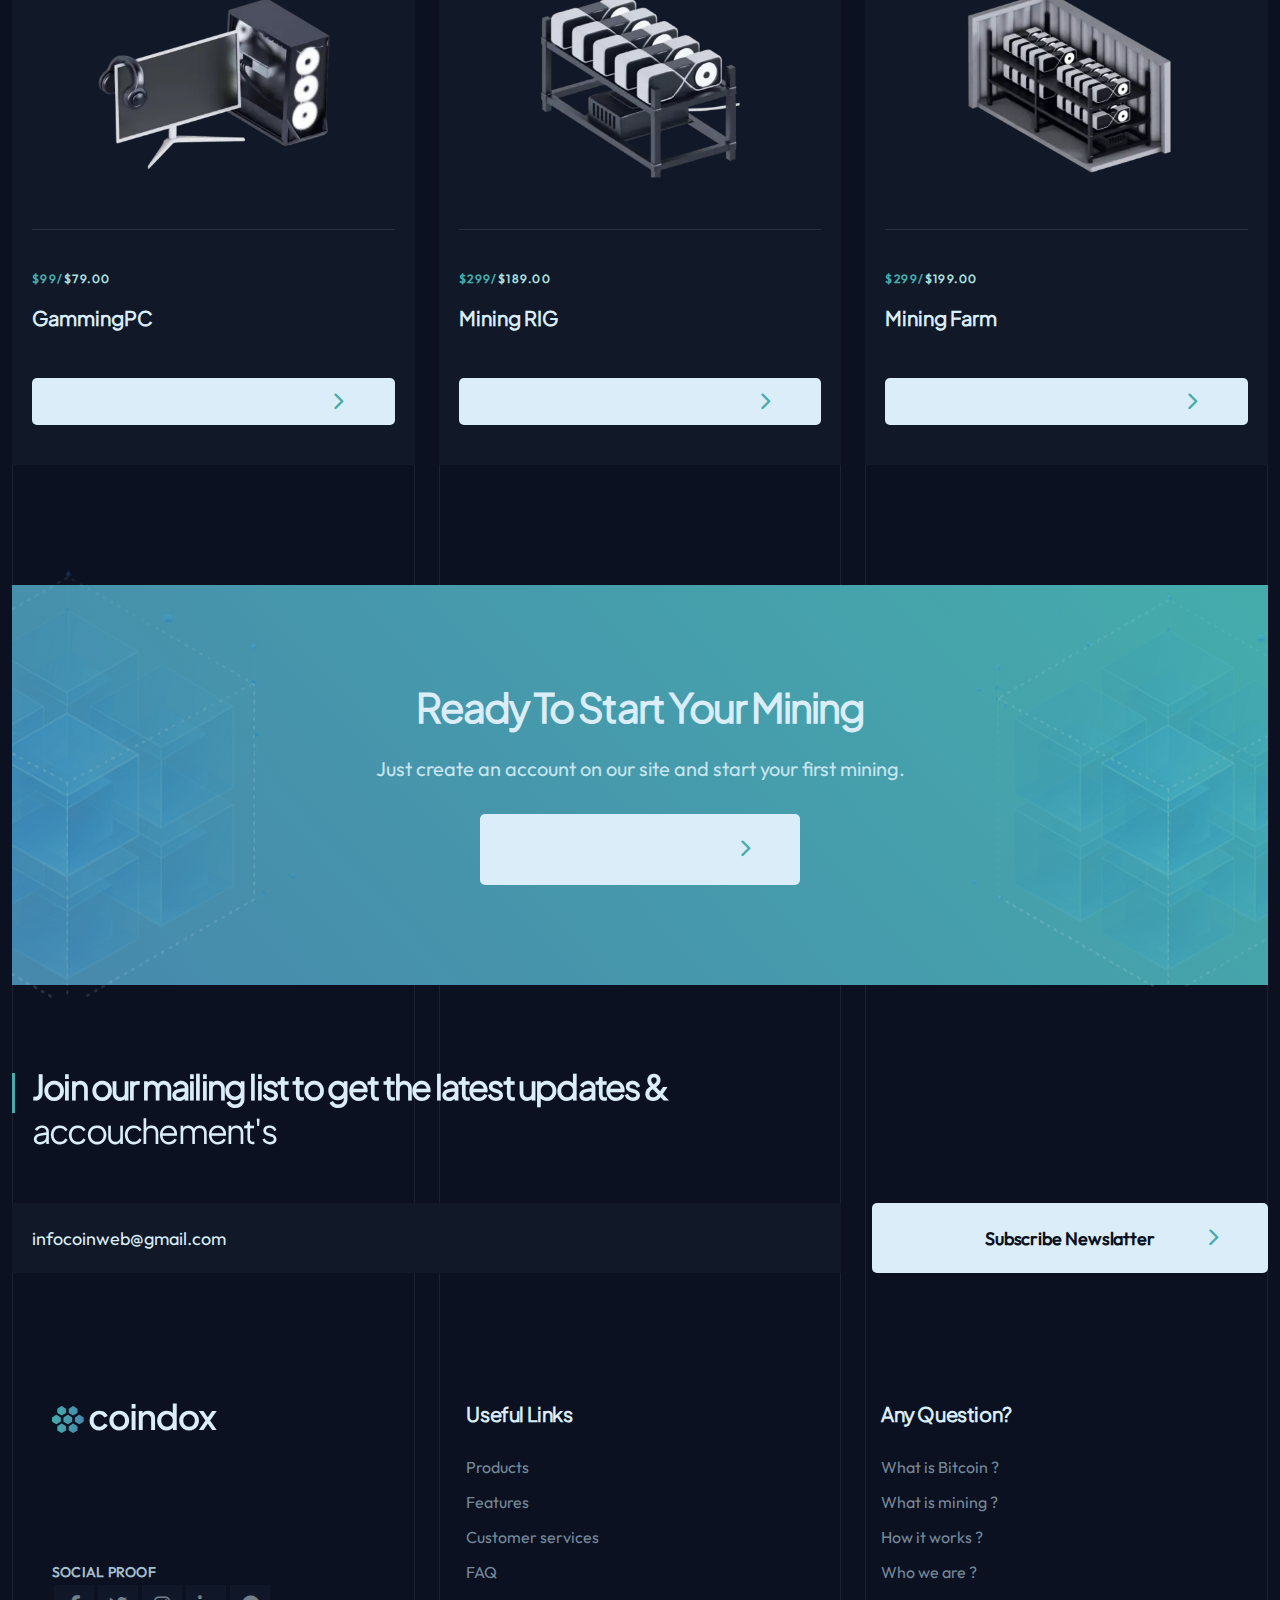
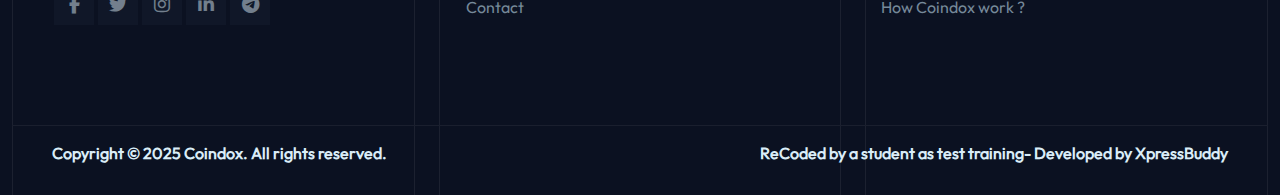
==== commit 42453195: "update contact page-mobile & lighthouse & css" ====
--- a/index.html
+++ b/index.html
@@ -7,7 +7,6 @@
     <link rel="stylesheet" href="./media.css" />
     <link rel="stylesheet" href="./fonts.css" />
     <link rel="stylesheet" href="./fonts/all.min.css" />
-
     <link rel="stylesheet" href="./style.css" />
   </head>
 
@@ -104,7 +103,7 @@
             </div>
             <div>
               <div class="hero-img">
-                <img src="./assets/img/hero_img.png" alt="" />
+                <img src="./assets/img/hero_img.webp" alt="" />
               </div>
             </div>
           </div>
@@ -119,19 +118,25 @@
               </div>
               <div class="brands-2">
                 <a class="brands-item" href="#"
-                  ><img src="/assets/img/brands/br_01.png" alt=""
+                  ><img
+                    src="/assets/img/brands/br_01.png"
+                    alt="Stacks-protocol"
                 /></a>
                 <a class="brands-item" href="#"
-                  ><img src="/assets/img/brands/br_02.png" alt=""
+                  ><img src="/assets/img/brands/br_02.png" alt="near-chain"
                 /></a>
                 <a class="brands-item" href="#"
-                  ><img src="/assets/img/brands/br_03.png" alt=""
+                  ><img
+                    src="/assets/img/brands/br_03.png"
+                    alt="usdd-stable-coin"
                 /></a>
                 <a class="brands-item" href="#"
-                  ><img src="/assets/img/brands/br_04.png" alt=""
+                  ><img
+                    src="/assets/img/brands/br_04.png"
+                    alt="stackes-protocol"
                 /></a>
                 <a class="brands-item" href="#"
-                  ><img src="/assets/img/brands/br_05.png" alt=""
+                  ><img src="/assets/img/brands/br_05.png" alt="Solana-chain"
                 /></a>
               </div>
             </div>
@@ -211,31 +216,55 @@
             <h2 class="border-left fadein-up">Services</h2>
             <div class="services-cards">
               <div class="serve-card">
-                <div><img src="./assets/img/services/srv_01.svg" alt="" /></div>
+                <div>
+                  <img
+                    src="./assets/img/services/srv_01.svg"
+                    alt="wallet-icon"
+                  />
+                </div>
                 <h3 class="fadein-up">Instant Payout</h3>
               </div>
               <div class="serve-card">
-                <div><img src="./assets/img/services/srv_02.svg" alt="" /></div>
+                <div>
+                  <img
+                    src="./assets/img/services/srv_02.svg"
+                    alt="service-icon"
+                  />
+                </div>
 
                 <h3 class="fadein-up">Internal Integration</h3>
               </div>
               <div class="serve-card">
-                <div><img src="./assets/img/services/srv_03.svg" alt="" /></div>
+                <div>
+                  <img
+                    src="./assets/img/services/srv_03.svg"
+                    alt="check-mark-icon"
+                  />
+                </div>
 
                 <h3 class="fadein-up">Granted Security</h3>
               </div>
               <div class="serve-card">
-                <div><img src="./assets/img/services/srv_04.svg" alt="" /></div>
+                <div>
+                  <img
+                    src="./assets/img/services/srv_04.svg"
+                    alt="bitcoin-logo"
+                  />
+                </div>
 
                 <h3 class="fadein-up">Multiple Cryptocurrency</h3>
               </div>
               <div class="serve-card">
-                <div><img src="./assets/img/services/srv_05.svg" alt="" /></div>
+                <div>
+                  <img src="./assets/img/services/srv_05.svg" alt="date-icon" />
+                </div>
 
                 <h3 class="fadein-up">Data Protection</h3>
               </div>
               <div class="serve-card">
-                <div><img src="./assets/img/services/srv_06.svg" alt="" /></div>
+                <div>
+                  <img src="./assets/img/services/srv_06.svg" alt="user-icon" />
+                </div>
 
                 <h3 class="fadein-up">Expert Supporting Team</h3>
               </div>
@@ -393,10 +422,10 @@
             </div>
             <div class="about-hidden-img">
               <div class="ab-img1">
-                <img src="./assets/img/about/abt_01.png" alt="" />
+                <img src="./assets/img/about/abt_01.webp" alt="half-cube" />
               </div>
               <div class="ab-img2">
-                <img src="./assets/img/about/abt_02.png" alt="" />
+                <img src="./assets/img/about/abt_02.webp" alt="half-cube" />
               </div>
             </div>
           </div>
@@ -414,7 +443,10 @@
             <div class="products-zones">
               <div class="zone">
                 <a class="pic-pc" href="#"
-                  ><img src="./assets/img/products/prd_01.png" alt="" />
+                  ><img
+                    src="./assets/img/products/prd_01.webp"
+                    alt="desktop-img"
+                  />
                 </a>
                 <div>
                   <h4>$99/<span>$79.00</span></h4>
@@ -426,7 +458,10 @@
               </div>
               <div class="zone">
                 <a class="pic-pc" href="#"
-                  ><img src="./assets/img/products/prd_02.png" alt="" />
+                  ><img
+                    src="./assets/img/products/prd_02.webp"
+                    alt="mining-machine"
+                  />
                 </a>
                 <div>
                   <h4>$299/<span>$189.00</span></h4>
@@ -438,7 +473,10 @@
               </div>
               <div class="zone">
                 <a class="pic-pc" href="#"
-                  ><img src="./assets/img/products/prd_03.png" alt="" />
+                  ><img
+                    src="./assets/img/products/prd_03.webp"
+                    alt="mining-machine"
+                  />
                 </a>
                 <div>
                   <h4>$299/<span>$199.00</span></h4>
@@ -465,10 +503,16 @@
               ></a>
               <div class="ready-img">
                 <div class="cube1">
-                  <img src="./assets/img/ready-cube/cta_bg1.png" alt="" />
+                  <img
+                    src="./assets/img/ready-cube/cta_bg1.png"
+                    alt="blue-cube"
+                  />
                 </div>
                 <div class="cube2">
-                  <img src="./assets/img/ready-cube/cta_bg2.png" alt="" />
+                  <img
+                    src="./assets/img/ready-cube/cta_bg2.png"
+                    alt="blue-cube"
+                  />
                 </div>
               </div>
             </div>
@@ -506,19 +550,29 @@
 
                   <ul class="media-list">
                     <li>
-                      <a href="/"><i class="fab fa-facebook-f"></i></a>
+                      <a href="/" alt="facebook"
+                        ><i class="fab fa-facebook-f"></i
+                      ></a>
                     </li>
                     <li>
-                      <a href="/"><i class="fab fa-twitter"></i></a>
+                      <a href="/" alt="twitter"
+                        ><i class="fab fa-twitter"></i
+                      ></a>
                     </li>
                     <li>
-                      <a href="/"><i class="fab fa-instagram"></i></a>
+                      <a href="/" alt="instagram"
+                        ><i class="fab fa-instagram"></i
+                      ></a>
                     </li>
                     <li>
-                      <a href="/"><i class="fab fa-linkedin-in"></i></a>
+                      <a href="/" alt="linkedin"
+                        ><i class="fab fa-linkedin-in"></i
+                      ></a>
                     </li>
                     <li>
-                      <a href="/"><i class="fab fa-telegram-plane"></i></a>
+                      <a href="/" alt="telegram"
+                        ><i class="fab fa-telegram-plane"></i
+                      ></a>
                     </li>
                   </ul>
                 </div>
--- a/fonts.css
+++ b/fonts.css
@@ -3,12 +3,14 @@
   src: url(./fonts/Outfit-VariableFont_wght.ttf);
   font-family: "Outfit";
   font-weight: 400;
+  font-display: swap;
 }
 @font-face {
   font-family: "PlusJakartaSans";
   src: url(./fonts/PlusJakartaSans-VariableFont_wght.ttf);
   font-family: "PlusJakartaSans";
   font-weight: 400;
+  font-display: swap;
 }
 
 @keyframes fadein {
@@ -35,7 +37,7 @@
 @keyframes fadein-up {
   0% {
     opacity: 0;
-    transform: translateY(150px);
+    transform: translateY(120px);
   }
 
   100% {
--- a/style.css
+++ b/style.css
@@ -12,15 +12,11 @@
   --bg-color2: #0b0b29;
   --text-color: #262932;
   --text-color2: #212529;
+  --footer-gray: #768999;
   --gradient-color-from: #45acab;
   --gradient-color-to: #4788ac;
-  --footer-gray: #768999;
   --bg-linear-gradient: linear-gradient(90deg, #45acab, #4788ac);
   --bg-linear-gradient2: linear-gradient(227deg, #45acab, #4788ac);
-}
-a:-webkit-any-link {
-  text-decoration: none;
-  color: var(--primary-color);
 }
 body {
   margin: 0;
@@ -117,9 +113,9 @@
     }
 
     .hero-img {
-      top: 80px;
+      top: 100px;
       max-width: 550px;
-      right: 50px;
+      right: 30px;
     }
 
     /* section.hero {
@@ -183,7 +179,9 @@
       max-width: 66%;
     }
     div.newslatter-container > form > button {
-      width: 31.65%;
+      width: 31.55%;
+      max-width: 412px;
+      padding: 23px 50px 21px 50px;
     }
 
     .about-container {
@@ -212,7 +210,7 @@
       max-width: 900px;
     }
     .hero-bitcoin-text h1.title {
-      font-size: 102px;
+      font-size: 100px;
       line-height: 1.1;
       margin-bottom: 40px;
       letter-spacing: -3.06px;
@@ -224,7 +222,7 @@
   .body-wraper {
     .hero-img {
       top: 20px;
-      max-width: 1200px;
+      max-width: 1100px;
     }
     /*  .hero-bitcoin-text h1.title {
       font-size: 102px;
@@ -249,11 +247,6 @@
   }
 }
 
-/* @media (max-width: 1024px) {
-  .body-wraper {
-    grid-template-columns: repeat(auto-fit, minmax(325px, 1fr));
-  }
-} */
 header {
   grid-column: 2 / 3;
 }
@@ -477,7 +470,7 @@
 .hero-bitcoin-text {
   margin-top: 70px;
   h1.title {
-    color: var(--h1-color);
+    color: var(--primary-color);
     font-size: 50px;
     line-height: 1.1;
     margin-bottom: 40px;
@@ -498,38 +491,6 @@
     position: relative;
   }
 }
-.border-left {
-  font-size: 20px;
-  line-height: 29px;
-  color: var(--p-color);
-  padding-left: 20px;
-  margin-bottom: 50px;
-  position: relative;
-
-  &::before {
-    position: absolute;
-    left: 0;
-    top: 50%;
-    transform: translateY(-50%);
-    width: 3px;
-    height: 40px;
-    content: "";
-    background-color: #45acab;
-  }
-}
-h2.border-left,
-h3.border-left {
-  color: var(--primary-color);
-}
-.fa-chevron-right {
-  position: absolute;
-  top: 50%;
-  right: 50px;
-  transform: translateY(-50%);
-  font-size: 18px;
-  line-height: 18px;
-  display: block;
-}
 
 .hero-img {
   position: absolute;
@@ -669,25 +630,6 @@
       text-decoration: underline;
     }
   }
-}
-a.btn,
-button.btn {
-  width: 100%;
-  background-color: #daedf8;
-  display: inline-block;
-  padding: 12px 100px 12px 35px;
-  font-size: 15px;
-  font-weight: 700;
-  color: #0b1121;
-  letter-spacing: 1.5px;
-  position: relative;
-}
-a,
-.fa-chevron-right {
-  transition: 0.4s ease;
-}
-a:hover .fa-chevron-right {
-  transform: translate3d(10px, -10px, 0) rotateY(15deg);
 }
 /* Here Services section start- 
 ---SERVICES--- */
@@ -895,7 +837,7 @@
     h4 {
       font-size: 12px;
       font-weight: 600;
-      color: #a7dddc61;
+      color: var(--gradient-color-from);
       letter-spacing: 1.44px;
       margin-bottom: 15px;
       span {
@@ -1040,7 +982,7 @@
       display: inline-block;
       margin-top: 10px;
       color: #a4bdcc;
-      font-size: 12px;
+      font-size: 14px;
       font-weight: 600;
       line-height: 26px;
       letter-spacing: 0.24px;
@@ -1064,7 +1006,11 @@
         width: 40px;
         background-color: #151d2f;
         color: #daedf8;
-        opacity: 0.3;
+        margin-inline: 2px;
+        opacity: 0.5;
+        i {
+          font-size: 18px;
+        }
 
         &:hover {
           opacity: 1;
@@ -1137,3 +1083,68 @@
   border-top: 1px solid #1a1f2e;
   font-weight: 600;
 }
+
+.border-left {
+  font-size: 20px;
+  line-height: 29px;
+  color: var(--p-color);
+  padding-left: 20px;
+  margin-bottom: 50px;
+  position: relative;
+
+  &::before {
+    position: absolute;
+    left: 0;
+    top: 50%;
+    transform: translateY(-50%);
+    width: 3px;
+    height: 40px;
+    content: "";
+    background-color: #45acab;
+  }
+}
+h2.border-left,
+h3.border-left {
+  color: var(--primary-color);
+}
+
+a.btn,
+button.btn {
+  width: 100%;
+  background-color: #daedf8;
+  display: inline-block;
+  padding: 12px 100px 12px 35px;
+  font-size: 15px;
+  font-weight: 700;
+  color: #0b1121;
+  letter-spacing: 1.5px;
+  position: relative;
+}
+.fa-chevron-right {
+  position: absolute;
+  top: 50%;
+  right: 50px;
+  transform: translateY(-50%);
+  font-size: 18px;
+  line-height: 18px;
+  display: block;
+}
+a,
+.fa-chevron-right {
+  transition: 0.4s ease;
+}
+a:hover .fa-chevron-right {
+  transform: translate3d(10px, -10px, 0) rotateY(15deg);
+}
+
+.btn {
+  border-radius: 5px;
+  .fa-chevron-right {
+    color: var(--gradient-color-from);
+  }
+}
+
+a:-webkit-any-link {
+  text-decoration: none;
+  color: var(--primary-color);
+}
